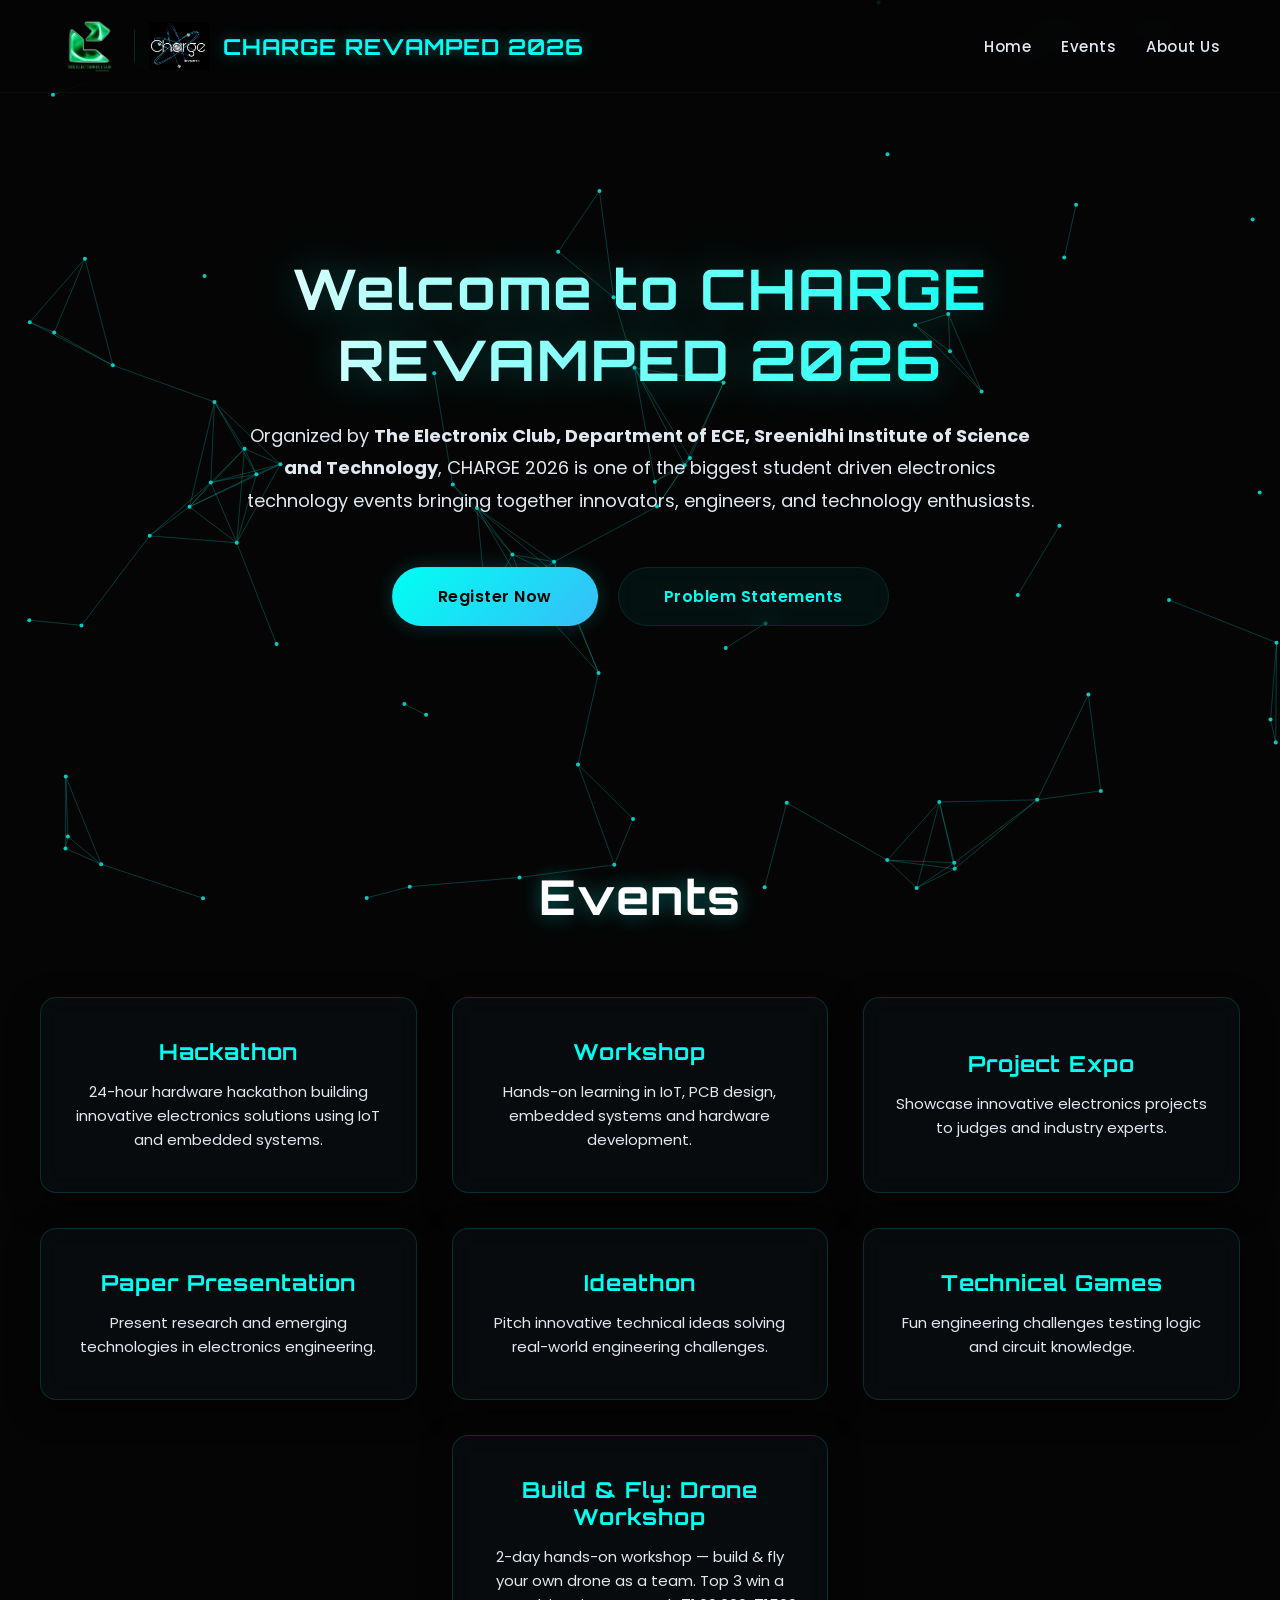
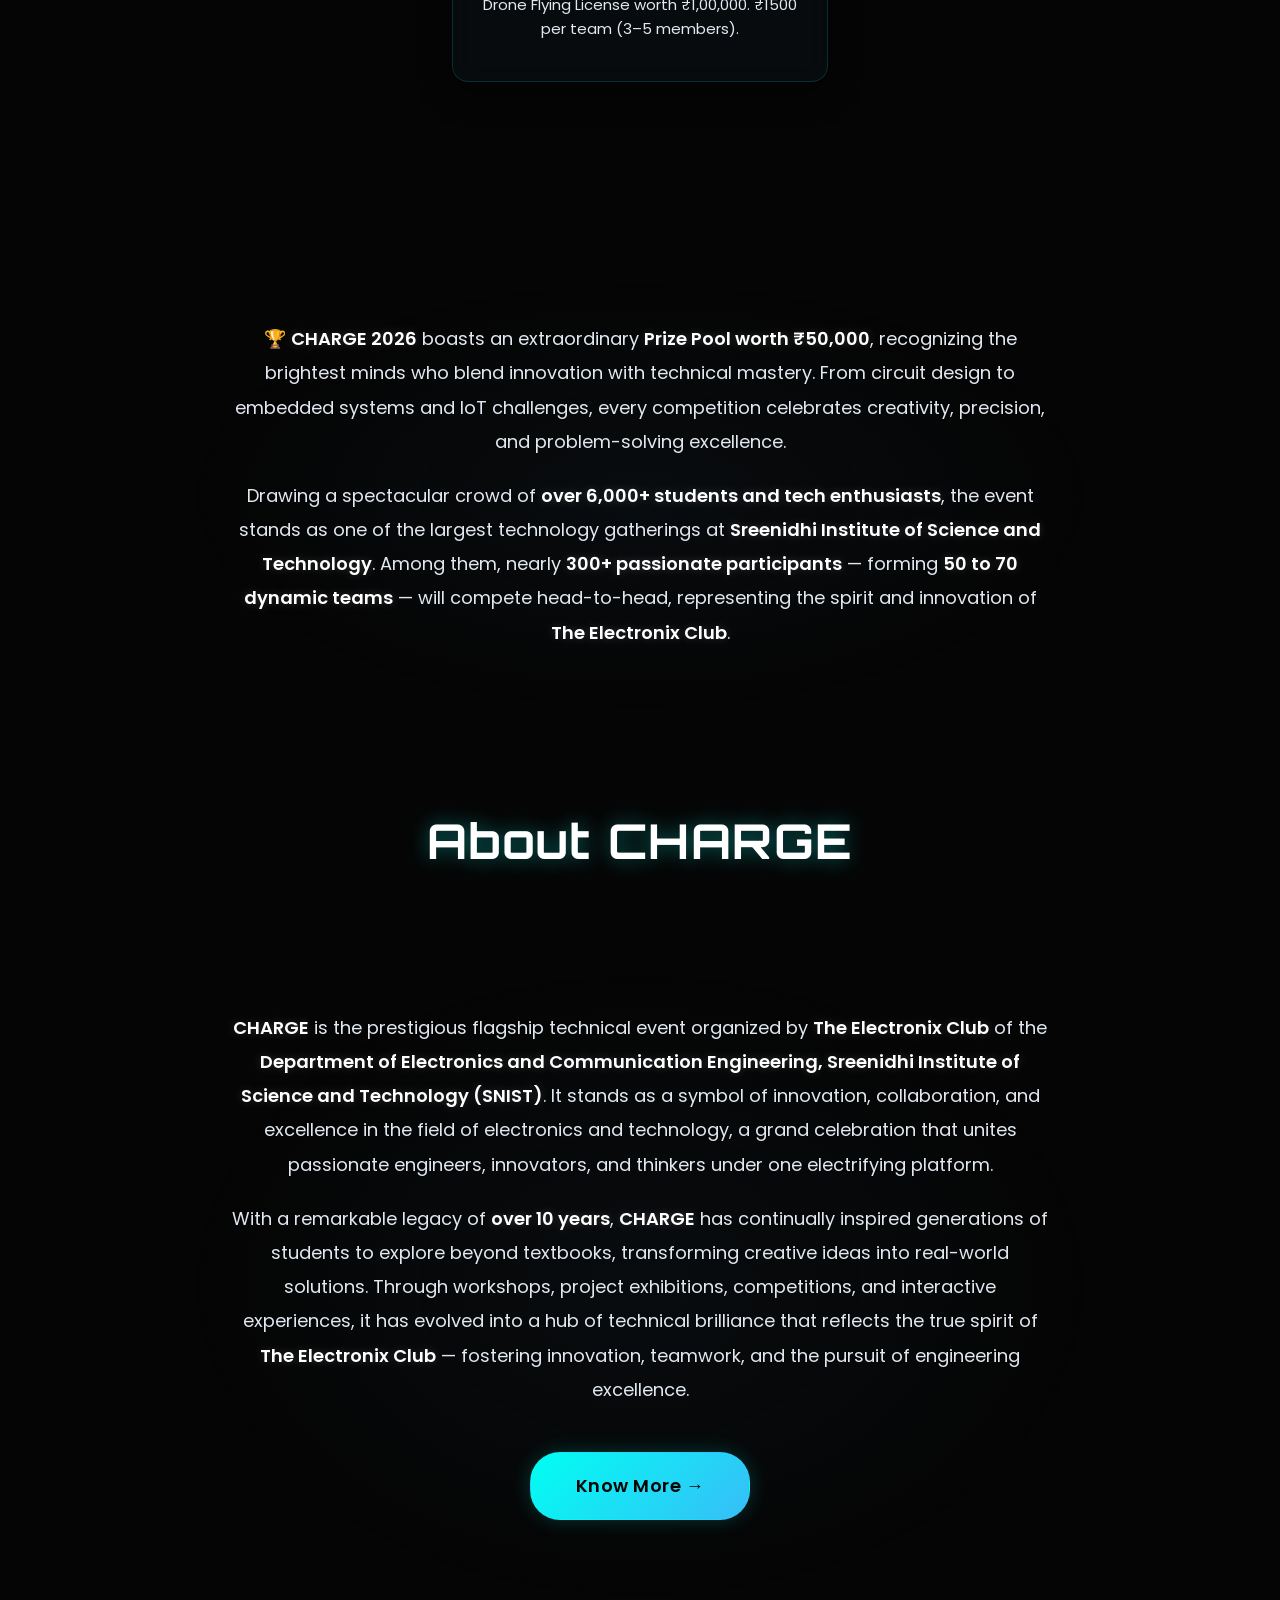
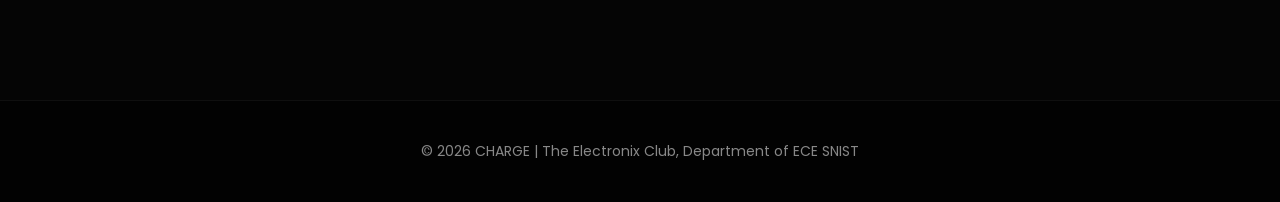
==== index.html @ f3b4c3ec "Update index.html" ====
<!DOCTYPE html>
<html lang="en">

<head>
  <meta charset="UTF-8">
  <meta name="viewport" content="width=device-width, initial-scale=1.0">

  <title>CHARGE REVAMPED 2026</title>

  <link
    href="https://fonts.googleapis.com/css2?family=Orbitron:wght@400;700&family=Poppins:wght@300;400;500&display=swap"
    rel="stylesheet">

  <style>

.logo-img {
  width: 60px;
  height: 60px;
  object-fit: contain;
  border-radius: 8px;
}

  
    :root {
      --cyan: #00fff2;
      --cyan-glow: rgba(0, 255, 242, 0.4);
      --cyan-subtle: rgba(0, 255, 242, 0.1);
      --blue: #38bdf8;
      --bg-dark: #050505;
      --glass-bg: rgba(10, 15, 20, 0.6);
      --glass-border: rgba(0, 255, 242, 0.15);
      --text-muted: #e2e8f0;
      --easing: cubic-bezier(0.25, 1, 0.5, 1);
    }

    * {
      margin: 0;
      padding: 0;
      box-sizing: border-box;
    }

    html {
      scroll-behavior: smooth;
    }

    body {
      background: var(--bg-dark);
      color: white;
      font-family: 'Poppins', sans-serif;
      overflow-x: hidden;
      -webkit-font-smoothing: antialiased;
      -moz-osx-font-smoothing: grayscale;
    }

    /* background canvas */
    canvas {
      position: fixed;
      top: 0;
      left: 0;
      z-index: -1;
      opacity: 0.8;
    }

    /* HEADER */
    header {
      display: flex;
      justify-content: space-between;
      align-items: center;
      padding: 16px 60px;
      background: rgba(5, 5, 5, 0.7);
      backdrop-filter: blur(16px);
      -webkit-backdrop-filter: blur(16px);
      border-bottom: 1px solid rgba(255, 255, 255, 0.03);
      flex-wrap: wrap;
      position: sticky;
      top: 0;
      z-index: 100;
      gap: 16px;
    }

    /* LEFT SIDE: logos + title */
    .header-left {
      display: flex;
      align-items: center;
      gap: 14px;
    }

    /* Logo placeholders */
    .logo-badge {
      width: 44px;
      height: 44px;
      border-radius: 10px;
      border: 1px solid var(--glass-border);
      background: rgba(0, 255, 242, 0.06);
      display: flex;
      flex-direction: column;
      align-items: center;
      justify-content: center;
      gap: 2px;
      flex-shrink: 0;
      transition: border-color 0.3s var(--easing), box-shadow 0.3s var(--easing);
    }

    .logo-badge:hover {
      border-color: rgba(0, 255, 242, 0.45);
      box-shadow: 0 0 14px rgba(0, 255, 242, 0.2);
    }

    .logo-badge .logo-initials {
      font-family: 'Orbitron', sans-serif;
      font-size: 11px;
      font-weight: 700;
      color: var(--cyan);
      letter-spacing: 0.5px;
      line-height: 1;
    }

    .logo-badge .logo-sub {
      font-size: 7px;
      color: rgba(0, 255, 242, 0.5);
      letter-spacing: 0.5px;
      line-height: 1;
      font-weight: 500;
    }

    /* Thin divider between the two logos */
    .logo-divider {
      width: 1px;
      height: 32px;
      background: rgba(0, 255, 242, 0.15);
      flex-shrink: 0;
    }

    header h2 {
      font-family: 'Orbitron', sans-serif;
      color: var(--cyan);
      white-space: nowrap;
      font-size: 22px;
      letter-spacing: 1px;
      text-shadow: 0 0 15px var(--cyan-glow);
    }

    nav {
      display: flex;
      flex-wrap: wrap;
      gap: 30px;
    }

    nav a {
      text-decoration: none;
      color: var(--text-muted);
      font-size: 15px;
      font-weight: 500;
      letter-spacing: 0.5px;
      transition: color 0.3s var(--easing);
      position: relative;
    }

    nav a::after {
      content: '';
      position: absolute;
      width: 0%;
      height: 2px;
      bottom: -6px;
      left: 50%;
      transform: translateX(-50%);
      background: var(--cyan);
      transition: width 0.3s var(--easing);
      box-shadow: 0 0 10px var(--cyan);
    }

    nav a:hover {
      color: #ffffff;
    }

    nav a:hover::after {
      width: 100%;
    }

    /* HERO */
    .hero {
      text-align: center;
      padding: 160px 20px 100px;
      max-width: 900px;
      margin: auto;
      position: relative;
    }

    .hero h1 {
      font-size: 56px;
      font-family: 'Orbitron', sans-serif;
      margin-bottom: 25px;
      background: linear-gradient(to right, #ffffff, var(--cyan));
      -webkit-background-clip: text;
      background-clip: text;
      -webkit-text-fill-color: transparent;
      text-shadow: 0 0 40px rgba(0, 255, 242, 0.3);
      letter-spacing: 2px;
    }

    .hero p {
      line-height: 1.8;
      font-size: 18px;
      color: var(--text-muted);
      margin-bottom: 50px;
      max-width: 800px;
      margin-left: auto;
      margin-right: auto;
    }

    .btn {
      padding: 16px 45px;
      background: linear-gradient(135deg, var(--cyan), var(--blue));
      color: #050505;
      border-radius: 30px;
      font-weight: 600;
      letter-spacing: 0.5px;
      text-decoration: none;
      display: inline-flex;
      align-items: center;
      justify-content: center;
      margin-bottom: 40px;
      transition: all 0.4s var(--easing);
      border: 1px solid transparent;
      box-shadow: 0 0 20px rgba(0, 255, 242, 0.2);
    }

    .btn[href="problem_statements.pdf"] {
      background: rgba(0, 255, 242, 0.05) !important;
      backdrop-filter: blur(10px);
      -webkit-backdrop-filter: blur(10px);
      color: var(--cyan) !important;
      border: 1px solid var(--cyan-subtle) !important;
      box-shadow: none;
    }

    .btn:hover {
      transform: translateY(-3px);
      box-shadow: 0 10px 30px rgba(0, 255, 242, 0.4), 0 0 60px rgba(56, 189, 248, 0.2);
    }

    .btn[href="problem_statements.pdf"]:hover {
      background: rgba(0, 255, 242, 0.1) !important;
      border-color: var(--cyan) !important;
      box-shadow: 0 0 20px var(--cyan-glow) !important;
    }

    /* EVENTS SECTION */
    #events {
      padding: 100px 40px;
      position: relative;
    }

    .section-title {
      text-align: center;
      font-size: 48px;
      font-family: 'Orbitron', sans-serif;
      margin-bottom: 70px;
      color: #ffffff;
      text-shadow: 0 0 20px var(--cyan-glow);
      letter-spacing: 1.5px;
    }

    .event-grid {
      display: grid;
      grid-template-columns: repeat(3, 1fr);
      gap: 35px;
      max-width: 1200px;
      margin: auto;
    }

    .event-card:last-child:nth-child(3n+1) {
      grid-column: 2/3;
    }

    .event-card {
      background: var(--glass-bg);
      backdrop-filter: blur(12px);
      -webkit-backdrop-filter: blur(12px);
      border: 1px solid var(--glass-border);
      border-radius: 16px;
      padding: 40px 30px;
      text-align: center;
      position: relative;
      cursor: pointer;
      transition: all 0.5s var(--easing);
      box-shadow: 0 10px 30px rgba(0, 0, 0, 0.5);
      text-decoration: none;
      color: white;
      display: flex;
      flex-direction: column;
      justify-content: center;
      overflow: hidden;
    }

    .event-card::before {
      content: "";
      position: absolute;
      top: 0;
      left: 0;
      width: 100%;
      height: 100%;
      background: radial-gradient(circle at center, rgba(0, 255, 242, 0.1) 0%, transparent 70%);
      opacity: 0;
      transition: opacity 0.5s var(--easing);
      z-index: 0;
      pointer-events: none;
    }

    .event-card:hover {
      transform: translateY(-8px) scale(1.02);
      box-shadow: 0 20px 40px rgba(0, 0, 0, 0.6), 0 0 40px rgba(0, 255, 242, 0.15);
      border-color: rgba(0, 255, 242, 0.4);
    }

    .event-card:hover::before {
      opacity: 1;
    }

    .event-card h3 {
      font-family: 'Orbitron', sans-serif;
      font-size: 22px;
      margin-bottom: 15px;
      color: var(--cyan);
      position: relative;
      z-index: 1;
      letter-spacing: 1px;
    }

    .event-preview {
      font-size: 15px;
      line-height: 1.6;
      color: var(--text-muted);
      position: relative;
      z-index: 1;
    }

    .new-badge {
      display: inline-block;
      background: rgba(0, 255, 242, 0.1);
      border: 1px solid rgba(0, 255, 242, 0.3);
      color: var(--cyan);
      font-size: 12px;
      padding: 4px 12px;
      border-radius: 30px;
      margin-bottom: 15px;
      letter-spacing: 1.5px;
      font-weight: 600;
      text-transform: uppercase;
      box-shadow: 0 0 15px rgba(0, 255, 242, 0.1);
    }

    .info {
      text-align: center;
      max-width: 900px;
      margin: 100px auto;
      font-size: 18px;
      line-height: 1.9;
      color: var(--text-muted);
      background: radial-gradient(ellipse at center, rgba(15, 23, 30, 0.4) 0%, transparent 70%);
      padding: 40px;
      border-radius: 20px;
    }

    .info strong {
      color: #ffffff;
      font-weight: 600;
      text-shadow: 0 0 10px rgba(255, 255, 255, 0.2);
    }

    .info p {
      margin-bottom: 20px;
    }

    footer {
      text-align: center;
      padding: 40px 20px;
      border-top: 1px solid rgba(255, 255, 255, 0.05);
      margin-top: 60px;
      color: #888;
      font-size: 14px;
      background: rgba(0, 0, 0, 0.5);
    }

    /* RESPONSIVE */
    @media(max-width:1024px) {
      .event-grid {
        gap: 25px;
        padding: 0 20px;
      }

      .event-card {
        padding: 30px 20px;
      }
    }

    @media(max-width:900px) {
      .event-grid {
        grid-template-columns: repeat(2, 1fr);
      }

      .event-card:last-child:nth-child(3n+1) {
        grid-column: auto;
      }

      .hero h1 {
        font-size: 42px;
      }
    }

    @media(max-width:600px) {
      header {
        padding: 12px 16px;
      }

      header h2 {
        font-size: 17px;
      }

      .logo-badge {
        width: 38px;
        height: 38px;
      }

      .logo-badge .logo-initials {
        font-size: 9px;
      }

      nav {
        display: none;
      }

      .event-grid {
        grid-template-columns: 1fr;
        gap: 20px;
      }

      .hero {
        padding: 100px 20px 60px;
      }

      .hero h1 {
        font-size: 36px;
      }

      .hero p {
        font-size: 16px;
      }

      .btn {
        width: 100%;
      }

      .section-title {
        font-size: 36px;
      }
    }
  </style>
</head>

<body>
  <canvas id="bg"></canvas>

  <header>
    <!-- LEFT: two logos + site title -->
    <div class="header-left">
      <!-- Logo 1: SNIST -->
      <img src="TEC_logo-removebg-preview.png" class="logo-img">

      <!-- Thin divider -->
      <div class="logo-divider"></div>

      <!-- Logo 2: Electronix Club -->
     <img src="charge revamped logo.jpg.jpeg" class="logo-img">

      <!-- Title -->
      <h2>CHARGE REVAMPED 2026</h2>
    </div>

    <nav>
      <a href="#home">Home</a>
      <a href="#events">Events</a>
      <a href="about.html">About Us</a>
    </nav>
  </header>

  <!-- HERO -->
  <section id="home" class="hero">
    <h1>Welcome to CHARGE REVAMPED 2026</h1>
    <p>
      Organized by <strong>The Electronix Club, Department of ECE, Sreenidhi Institute of Science and
        Technology</strong>,
      CHARGE 2026 is one of the biggest student driven electronics technology events bringing together innovators,
      engineers, and technology enthusiasts.
    </p>
    <div style="display: flex; gap: 20px; justify-content: center; flex-wrap: wrap; margin-bottom: 40px;">
      <a href="register.html" class="btn" style="margin-bottom: 0;">Register Now</a>
      <a href="problem_statements.pdf" target="_blank" class="btn"
        style="margin-bottom: 0; background: transparent; color: #00fff2; border: 2px solid #00fff2;">Problem
        Statements</a>
    </div>
  </section>

  <!-- EVENTS -->
  <section id="events">
    <h2 class="section-title">Events</h2>
    <div class="event-grid">
      <a href="hackathon.html" class="event-card">
        <h3>Hackathon</h3>
        <div class="event-preview">24-hour hardware hackathon building innovative electronics solutions using IoT and
          embedded systems.</div>
      </a>
      <a href="workshop.html" class="event-card">
        <h3>Workshop</h3>
        <div class="event-preview">Hands-on learning in IoT, PCB design, embedded systems and hardware development.
        </div>
      </a>
      <a href="expo.html" class="event-card">
        <h3>Project Expo</h3>
        <div class="event-preview">Showcase innovative electronics projects to judges and industry experts.</div>
      </a>
      <a href="paper.html" class="event-card">
        <h3>Paper Presentation</h3>
        <div class="event-preview">Present research and emerging technologies in electronics engineering.</div>
      </a>
      <a href="ideathon.html" class="event-card">
        <h3>Ideathon</h3>
        <div class="event-preview">Pitch innovative technical ideas solving real-world engineering challenges.</div>
      </a>
      <a href="technical-games.html" class="event-card">
        <h3>Technical Games</h3>
        <div class="event-preview">Fun engineering challenges testing logic and circuit knowledge.</div>
      </a>
      <a href="drone-workshop.html" class="event-card">
        <h3>Build & Fly: Drone Workshop</h3>
        <div class="event-preview">2-day hands-on workshop — build & fly your own drone as a team. Top 3 win a Drone
          Flying License worth ₹1,00,000. ₹1500 per team (3–5 members).</div>
      </a>
    </div>
  </section>

  <!-- INFO -->
  <section class="info">
    <p>
      🏆 <strong>CHARGE 2026</strong> boasts an extraordinary <strong>Prize Pool worth ₹50,000</strong>, recognizing the
      brightest minds who blend innovation with technical mastery. From circuit design to embedded systems and IoT
      challenges, every competition celebrates creativity, precision, and problem-solving excellence.
    </p>
    <p>
      Drawing a spectacular crowd of <strong>over 6,000+ students and tech enthusiasts</strong>, the event stands as one
      of the largest technology gatherings at <strong>Sreenidhi Institute of Science and Technology</strong>. Among
      them, nearly <strong>300+ passionate participants</strong> — forming <strong>50 to 70 dynamic teams</strong> —
      will compete head-to-head, representing the spirit and innovation of <strong>The Electronix Club</strong>.
    </p>
  </section>

  <!-- ABOUT -->
  <section id="about">
    <h2 class="section-title">About CHARGE</h2>
    <div class="info">
      <p><strong>CHARGE</strong> is the prestigious flagship technical event organized by <strong>The Electronix
          Club</strong> of the <strong>Department of Electronics and Communication Engineering, Sreenidhi Institute of
          Science and Technology (SNIST)</strong>. It stands as a symbol of innovation, collaboration, and excellence in
        the field of electronics and technology, a grand celebration that unites passionate engineers, innovators, and
        thinkers under one electrifying platform.</p>
      <p>With a remarkable legacy of <strong>over 10 years</strong>, <strong>CHARGE</strong> has continually inspired
        generations of students to explore beyond textbooks, transforming creative ideas into real-world solutions.
        Through workshops, project exhibitions, competitions, and interactive experiences, it has evolved into a hub of
        technical brilliance that reflects the true spirit of <strong>The Electronix Club</strong> — fostering
        innovation, teamwork, and the pursuit of engineering excellence.</p>
      <a href="about.html" class="btn" style="margin-top:25px;">Know More →</a>
    </div>
  </section>

  <footer>
    © 2026 CHARGE | The Electronix Club, Department of ECE SNIST
  </footer>

  <script>
    /* PARTICLE BACKGROUND */
    const canvas = document.getElementById("bg")
    const ctx = canvas.getContext("2d")
    canvas.width = window.innerWidth
    canvas.height = window.innerHeight
    let particles = []
    let particleCount = window.innerWidth < 600 ? 30 : window.innerWidth < 1024 ? 50 : 80
    for (let i = 0; i < particleCount; i++) { particles.push({ x: Math.random() * canvas.width, y: Math.random() * canvas.height, vx: (Math.random() - 0.5) * 0.5, vy: (Math.random() - 0.5) * 0.5 }) }
    function animate() {
      ctx.clearRect(0, 0, canvas.width, canvas.height)
      particles.forEach(p => {
        p.x += p.vx; p.y += p.vy
        if (p.x < 0 || p.x > canvas.width) p.vx *= -1
        if (p.y < 0 || p.y > canvas.height) p.vy *= -1
        ctx.beginPath()
        ctx.arc(p.x, p.y, 2, 0, Math.PI * 2)
        ctx.fillStyle = "#00fff2"
        ctx.fill()
        particles.forEach(p2 => {
          let dist = Math.hypot(p.x - p2.x, p.y - p2.y)
          if (dist < 120) {
            ctx.beginPath()
            ctx.moveTo(p.x, p.y)
            ctx.lineTo(p2.x, p2.y)
            ctx.strokeStyle = "rgba(0,255,242,0.15)"
            ctx.stroke()
          }
        })
      })
      requestAnimationFrame(animate)
    }
    animate()

    if (window.history && window.history.replaceState) {
      window.history.replaceState(null, null, window.location.href);
    }
  </script>
</body>

</html>
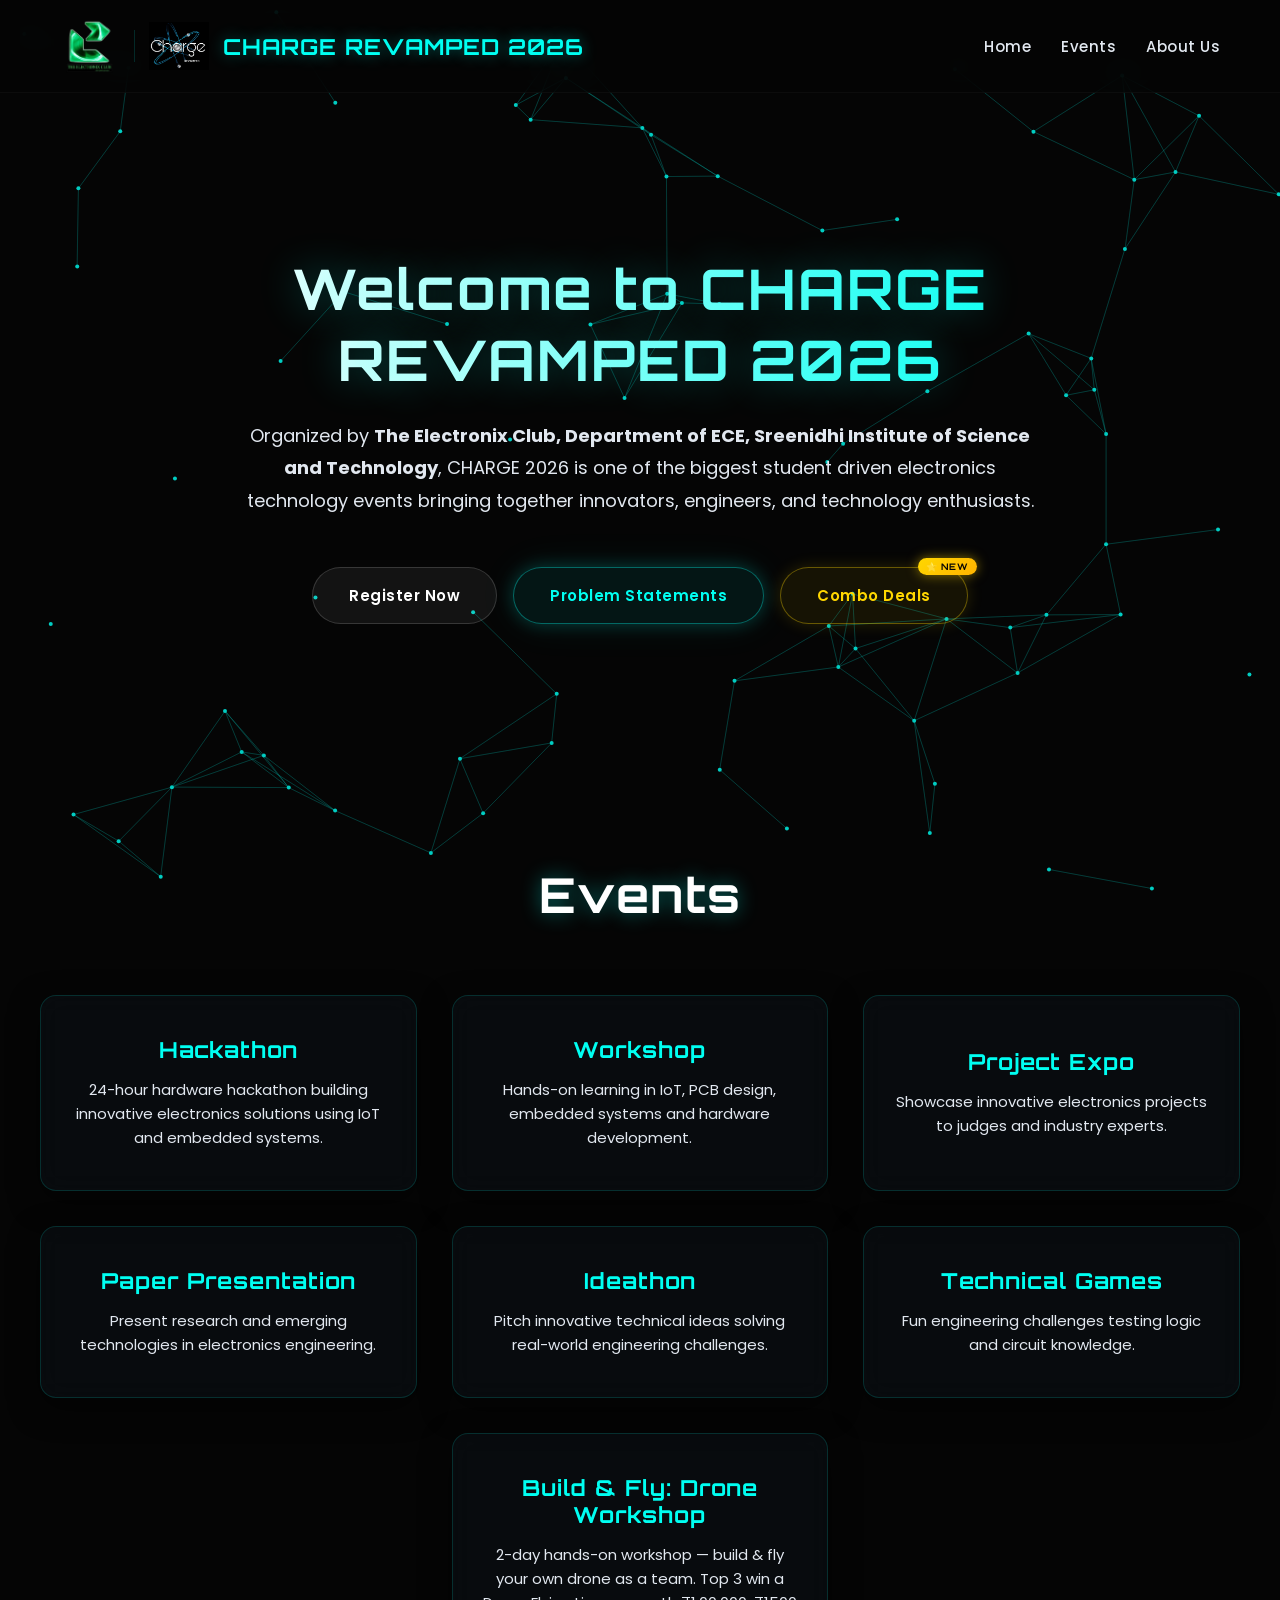
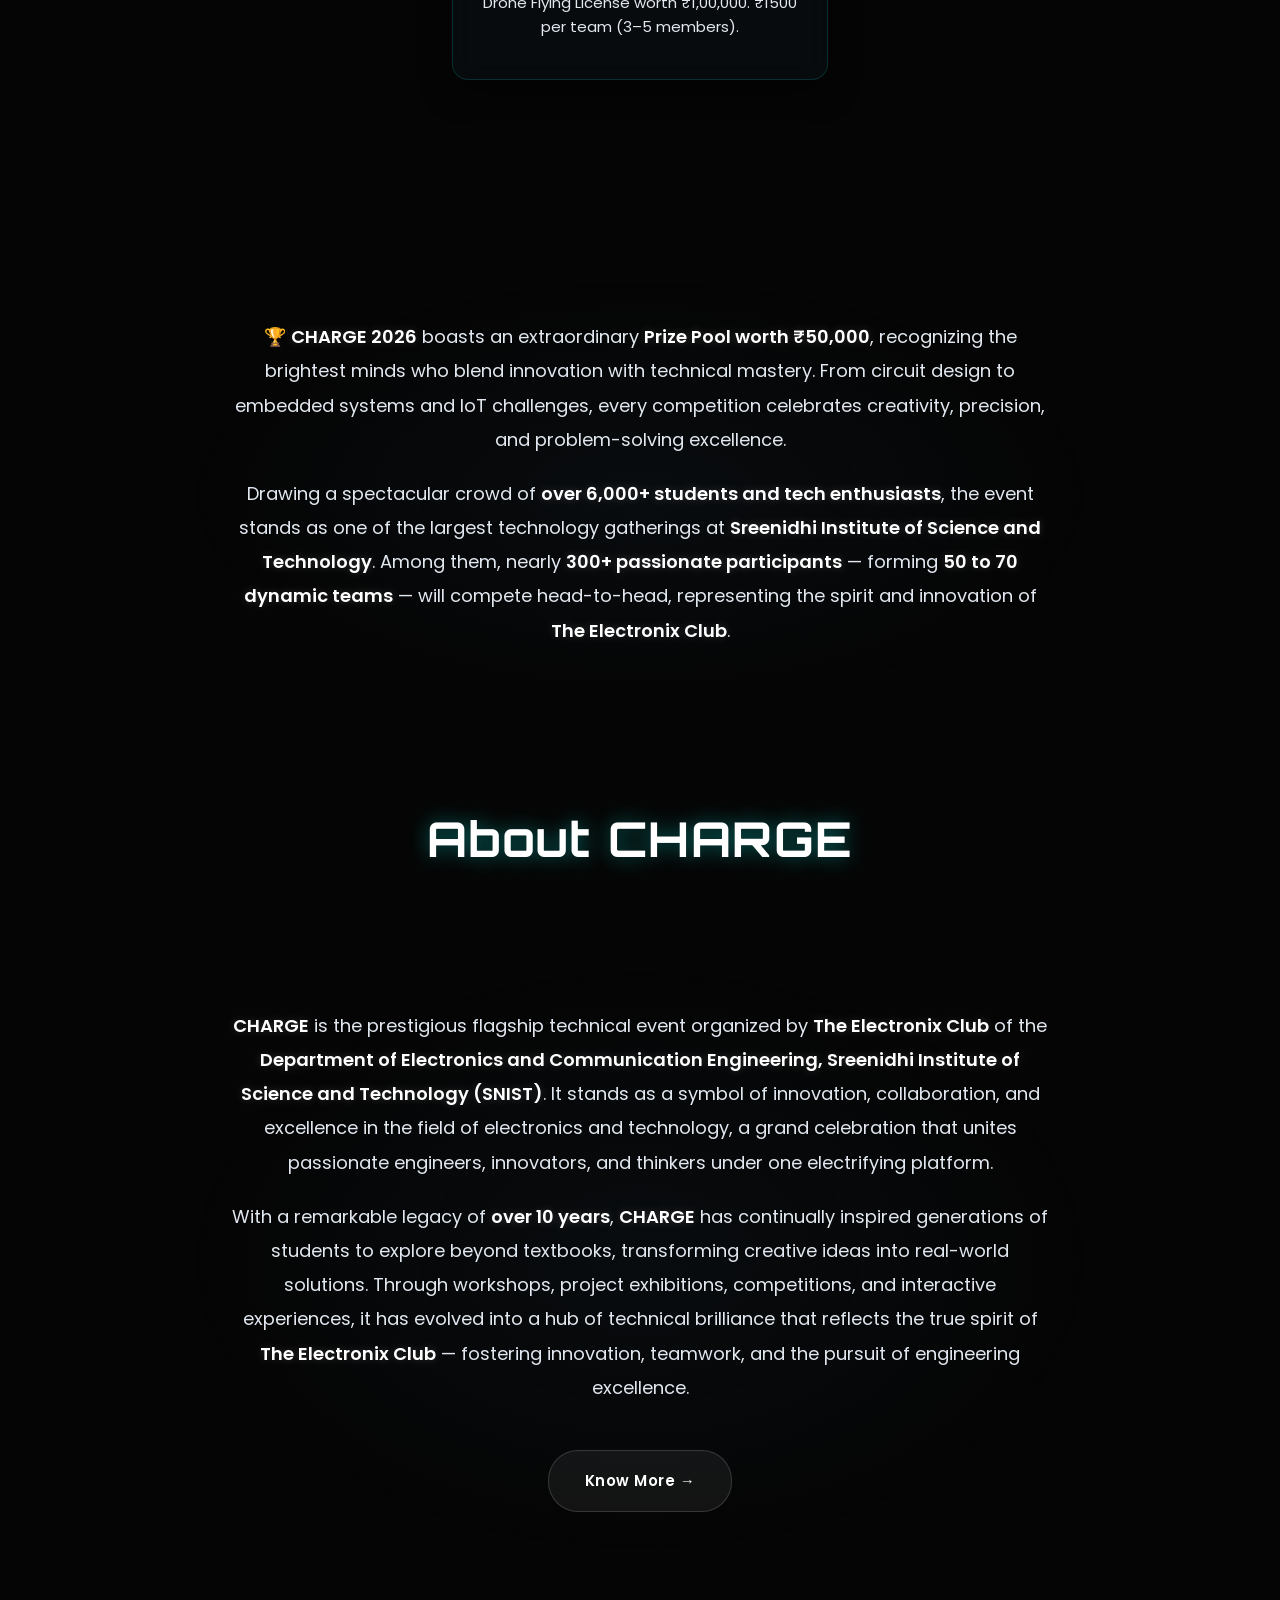
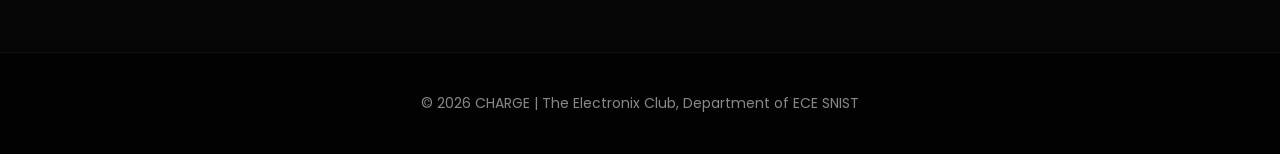
==== commit 00062ef9: "Add files via upload" ====
--- a/index.html
+++ b/index.html
@@ -52,7 +52,6 @@
       -moz-osx-font-smoothing: grayscale;
     }
 
-    /* background canvas */
     canvas {
       position: fixed;
       top: 0;
@@ -78,14 +77,12 @@
       gap: 16px;
     }
 
-    /* LEFT SIDE: logos + title */
     .header-left {
       display: flex;
       align-items: center;
       gap: 14px;
     }
 
-    /* Logo placeholders */
     .logo-badge {
       width: 44px;
       height: 44px;
@@ -123,7 +120,6 @@
       font-weight: 500;
     }
 
-    /* Thin divider between the two logos */
     .logo-divider {
       width: 1px;
       height: 32px;
@@ -169,13 +165,8 @@
       box-shadow: 0 0 10px var(--cyan);
     }
 
-    nav a:hover {
-      color: #ffffff;
-    }
-
-    nav a:hover::after {
-      width: 100%;
-    }
+    nav a:hover { color: #ffffff; }
+    nav a:hover::after { width: 100%; }
 
     /* HERO */
     .hero {
@@ -208,10 +199,18 @@
       margin-right: auto;
     }
 
+    /* BUTTON ROW */
+    .btn-row {
+      display: flex;
+      gap: 16px;
+      justify-content: center;
+      flex-wrap: wrap;
+      margin-bottom: 40px;
+    }
+
+    /* BASE BUTTON */
     .btn {
-      padding: 16px 45px;
-      background: linear-gradient(135deg, var(--cyan), var(--blue));
-      color: #050505;
+      padding: 16px 36px;
       border-radius: 30px;
       font-weight: 600;
       letter-spacing: 0.5px;
@@ -219,30 +218,85 @@
       display: inline-flex;
       align-items: center;
       justify-content: center;
-      margin-bottom: 40px;
+      gap: 8px;
       transition: all 0.4s var(--easing);
-      border: 1px solid transparent;
-      box-shadow: 0 0 20px rgba(0, 255, 242, 0.2);
-    }
-
-    .btn[href="problem_statements.pdf"] {
-      background: rgba(0, 255, 242, 0.05) !important;
-      backdrop-filter: blur(10px);
-      -webkit-backdrop-filter: blur(10px);
-      color: var(--cyan) !important;
-      border: 1px solid var(--cyan-subtle) !important;
+      font-family: 'Poppins', sans-serif;
+      font-size: 15px;
+      position: relative;
+      white-space: nowrap;
+    }
+
+    /* Register Now — flat, no glow */
+    .btn-register {
+      background: rgba(255, 255, 255, 0.06);
+      color: #ffffff;
+      border: 1px solid rgba(255, 255, 255, 0.15);
       box-shadow: none;
     }
 
-    .btn:hover {
+    .btn-register:hover {
+      background: rgba(255, 255, 255, 0.1);
+      border-color: rgba(255, 255, 255, 0.3);
+      transform: translateY(-2px);
+    }
+
+    /* Problem Statements — glowing cyan */
+    .btn-problem {
+      background: rgba(0, 255, 242, 0.07);
+      color: var(--cyan);
+      border: 1px solid rgba(0, 255, 242, 0.35);
+      box-shadow: 0 0 18px rgba(0, 255, 242, 0.2), 0 0 40px rgba(0, 255, 242, 0.08);
+      animation: pulse-cyan 2.8s ease-in-out infinite;
+    }
+
+    @keyframes pulse-cyan {
+      0%, 100% { box-shadow: 0 0 18px rgba(0,255,242,0.2), 0 0 40px rgba(0,255,242,0.08); }
+      50%       { box-shadow: 0 0 30px rgba(0,255,242,0.45), 0 0 70px rgba(0,255,242,0.18); }
+    }
+
+    .btn-problem:hover {
+      background: rgba(0, 255, 242, 0.14);
+      border-color: var(--cyan);
       transform: translateY(-3px);
-      box-shadow: 0 10px 30px rgba(0, 255, 242, 0.4), 0 0 60px rgba(56, 189, 248, 0.2);
-    }
-
-    .btn[href="problem_statements.pdf"]:hover {
-      background: rgba(0, 255, 242, 0.1) !important;
-      border-color: var(--cyan) !important;
-      box-shadow: 0 0 20px var(--cyan-glow) !important;
+      box-shadow: 0 0 40px rgba(0,255,242,0.5), 0 0 80px rgba(0,255,242,0.2);
+    }
+
+    /* Combos — gold with star badge */
+    .btn-combos {
+      background: rgba(255, 215, 0, 0.07);
+      color: #ffd700;
+      border: 1px solid rgba(255, 215, 0, 0.35);
+      box-shadow: 0 0 16px rgba(255,215,0,0.15);
+    }
+
+    .btn-combos:hover {
+      background: rgba(255, 215, 0, 0.14);
+      border-color: #ffd700;
+      transform: translateY(-3px);
+      box-shadow: 0 0 35px rgba(255,215,0,0.4), 0 0 70px rgba(255,215,0,0.15);
+    }
+
+    /* NEW star badge on combos button */
+    .star-badge {
+      position: absolute;
+      top: -10px;
+      right: -10px;
+      background: linear-gradient(135deg, #ffd700, #ffb300);
+      color: #050505;
+      font-size: 9px;
+      font-family: 'Orbitron', sans-serif;
+      font-weight: 700;
+      letter-spacing: 0.8px;
+      padding: 3px 8px;
+      border-radius: 20px;
+      box-shadow: 0 0 12px rgba(255,215,0,0.5);
+      animation: badge-pop 2s ease-in-out infinite;
+      white-space: nowrap;
+    }
+
+    @keyframes badge-pop {
+      0%, 100% { transform: scale(1);   box-shadow: 0 0 12px rgba(255,215,0,0.5); }
+      50%       { transform: scale(1.1); box-shadow: 0 0 22px rgba(255,215,0,0.8); }
     }
 
     /* EVENTS SECTION */
@@ -296,10 +350,8 @@
     .event-card::before {
       content: "";
       position: absolute;
-      top: 0;
-      left: 0;
-      width: 100%;
-      height: 100%;
+      top: 0; left: 0;
+      width: 100%; height: 100%;
       background: radial-gradient(circle at center, rgba(0, 255, 242, 0.1) 0%, transparent 70%);
       opacity: 0;
       transition: opacity 0.5s var(--easing);
@@ -313,9 +365,7 @@
       border-color: rgba(0, 255, 242, 0.4);
     }
 
-    .event-card:hover::before {
-      opacity: 1;
-    }
+    .event-card:hover::before { opacity: 1; }
 
     .event-card h3 {
       font-family: 'Orbitron', sans-serif;
@@ -368,9 +418,7 @@
       text-shadow: 0 0 10px rgba(255, 255, 255, 0.2);
     }
 
-    .info p {
-      margin-bottom: 20px;
-    }
+    .info p { margin-bottom: 20px; }
 
     footer {
       text-align: center;
@@ -384,76 +432,28 @@
 
     /* RESPONSIVE */
     @media(max-width:1024px) {
-      .event-grid {
-        gap: 25px;
-        padding: 0 20px;
-      }
-
-      .event-card {
-        padding: 30px 20px;
-      }
+      .event-grid { gap: 25px; padding: 0 20px; }
+      .event-card { padding: 30px 20px; }
     }
 
     @media(max-width:900px) {
-      .event-grid {
-        grid-template-columns: repeat(2, 1fr);
-      }
-
-      .event-card:last-child:nth-child(3n+1) {
-        grid-column: auto;
-      }
-
-      .hero h1 {
-        font-size: 42px;
-      }
+      .event-grid { grid-template-columns: repeat(2, 1fr); }
+      .event-card:last-child:nth-child(3n+1) { grid-column: auto; }
+      .hero h1 { font-size: 42px; }
     }
 
     @media(max-width:600px) {
-      header {
-        padding: 12px 16px;
-      }
-
-      header h2 {
-        font-size: 17px;
-      }
-
-      .logo-badge {
-        width: 38px;
-        height: 38px;
-      }
-
-      .logo-badge .logo-initials {
-        font-size: 9px;
-      }
-
-      nav {
-        display: none;
-      }
-
-      .event-grid {
-        grid-template-columns: 1fr;
-        gap: 20px;
-      }
-
-      .hero {
-        padding: 100px 20px 60px;
-      }
-
-      .hero h1 {
-        font-size: 36px;
-      }
-
-      .hero p {
-        font-size: 16px;
-      }
-
-      .btn {
-        width: 100%;
-      }
-
-      .section-title {
-        font-size: 36px;
-      }
+      header { padding: 12px 16px; }
+      header h2 { font-size: 17px; }
+      .logo-badge { width: 38px; height: 38px; }
+      .logo-badge .logo-initials { font-size: 9px; }
+      nav { display: none; }
+      .event-grid { grid-template-columns: 1fr; gap: 20px; }
+      .hero { padding: 100px 20px 60px; }
+      .hero h1 { font-size: 36px; }
+      .hero p { font-size: 16px; }
+      .btn { width: 100%; }
+      .section-title { font-size: 36px; }
     }
   </style>
 </head>
@@ -462,18 +462,10 @@
   <canvas id="bg"></canvas>
 
   <header>
-    <!-- LEFT: two logos + site title -->
     <div class="header-left">
-      <!-- Logo 1: SNIST -->
       <img src="TEC_logo-removebg-preview.png" class="logo-img">
-
-      <!-- Thin divider -->
       <div class="logo-divider"></div>
-
-      <!-- Logo 2: Electronix Club -->
-     <img src="charge revamped logo.jpg.jpeg" class="logo-img">
-
-      <!-- Title -->
+      <img src="charge revamped logo.jpg.jpeg" class="logo-img">
       <h2>CHARGE REVAMPED 2026</h2>
     </div>
 
@@ -493,11 +485,19 @@
       CHARGE 2026 is one of the biggest student driven electronics technology events bringing together innovators,
       engineers, and technology enthusiasts.
     </p>
-    <div style="display: flex; gap: 20px; justify-content: center; flex-wrap: wrap; margin-bottom: 40px;">
-      <a href="register.html" class="btn" style="margin-bottom: 0;">Register Now</a>
-      <a href="problem_statements.pdf" target="_blank" class="btn"
-        style="margin-bottom: 0; background: transparent; color: #00fff2; border: 2px solid #00fff2;">Problem
-        Statements</a>
+
+    <div class="btn-row">
+      <!-- Register Now — flat, no glow -->
+      <a href="register.html" class="btn btn-register">Register Now</a>
+
+      <!-- Problem Statements — glowing cyan -->
+      <a href="problem_statements.pdf" target="_blank" class="btn btn-problem">Problem Statements</a>
+
+      <!-- Combo Deals — gold with ★ NEW badge -->
+      <a href="combos.html" class="btn btn-combos">
+        <span class="star-badge">⭐ NEW</span>
+        Combo Deals
+      </a>
     </div>
   </section>
 
@@ -512,8 +512,7 @@
       </a>
       <a href="workshop.html" class="event-card">
         <h3>Workshop</h3>
-        <div class="event-preview">Hands-on learning in IoT, PCB design, embedded systems and hardware development.
-        </div>
+        <div class="event-preview">Hands-on learning in IoT, PCB design, embedded systems and hardware development.</div>
       </a>
       <a href="expo.html" class="event-card">
         <h3>Project Expo</h3>
@@ -568,7 +567,7 @@
         Through workshops, project exhibitions, competitions, and interactive experiences, it has evolved into a hub of
         technical brilliance that reflects the true spirit of <strong>The Electronix Club</strong> — fostering
         innovation, teamwork, and the pursuit of engineering excellence.</p>
-      <a href="about.html" class="btn" style="margin-top:25px;">Know More →</a>
+      <a href="about.html" class="btn btn-register" style="margin-top:25px;">Know More →</a>
     </div>
   </section>
 
@@ -577,14 +576,15 @@
   </footer>
 
   <script>
-    /* PARTICLE BACKGROUND */
     const canvas = document.getElementById("bg")
     const ctx = canvas.getContext("2d")
     canvas.width = window.innerWidth
     canvas.height = window.innerHeight
     let particles = []
     let particleCount = window.innerWidth < 600 ? 30 : window.innerWidth < 1024 ? 50 : 80
-    for (let i = 0; i < particleCount; i++) { particles.push({ x: Math.random() * canvas.width, y: Math.random() * canvas.height, vx: (Math.random() - 0.5) * 0.5, vy: (Math.random() - 0.5) * 0.5 }) }
+    for (let i = 0; i < particleCount; i++) {
+      particles.push({ x: Math.random() * canvas.width, y: Math.random() * canvas.height, vx: (Math.random() - 0.5) * 0.5, vy: (Math.random() - 0.5) * 0.5 })
+    }
     function animate() {
       ctx.clearRect(0, 0, canvas.width, canvas.height)
       particles.forEach(p => {
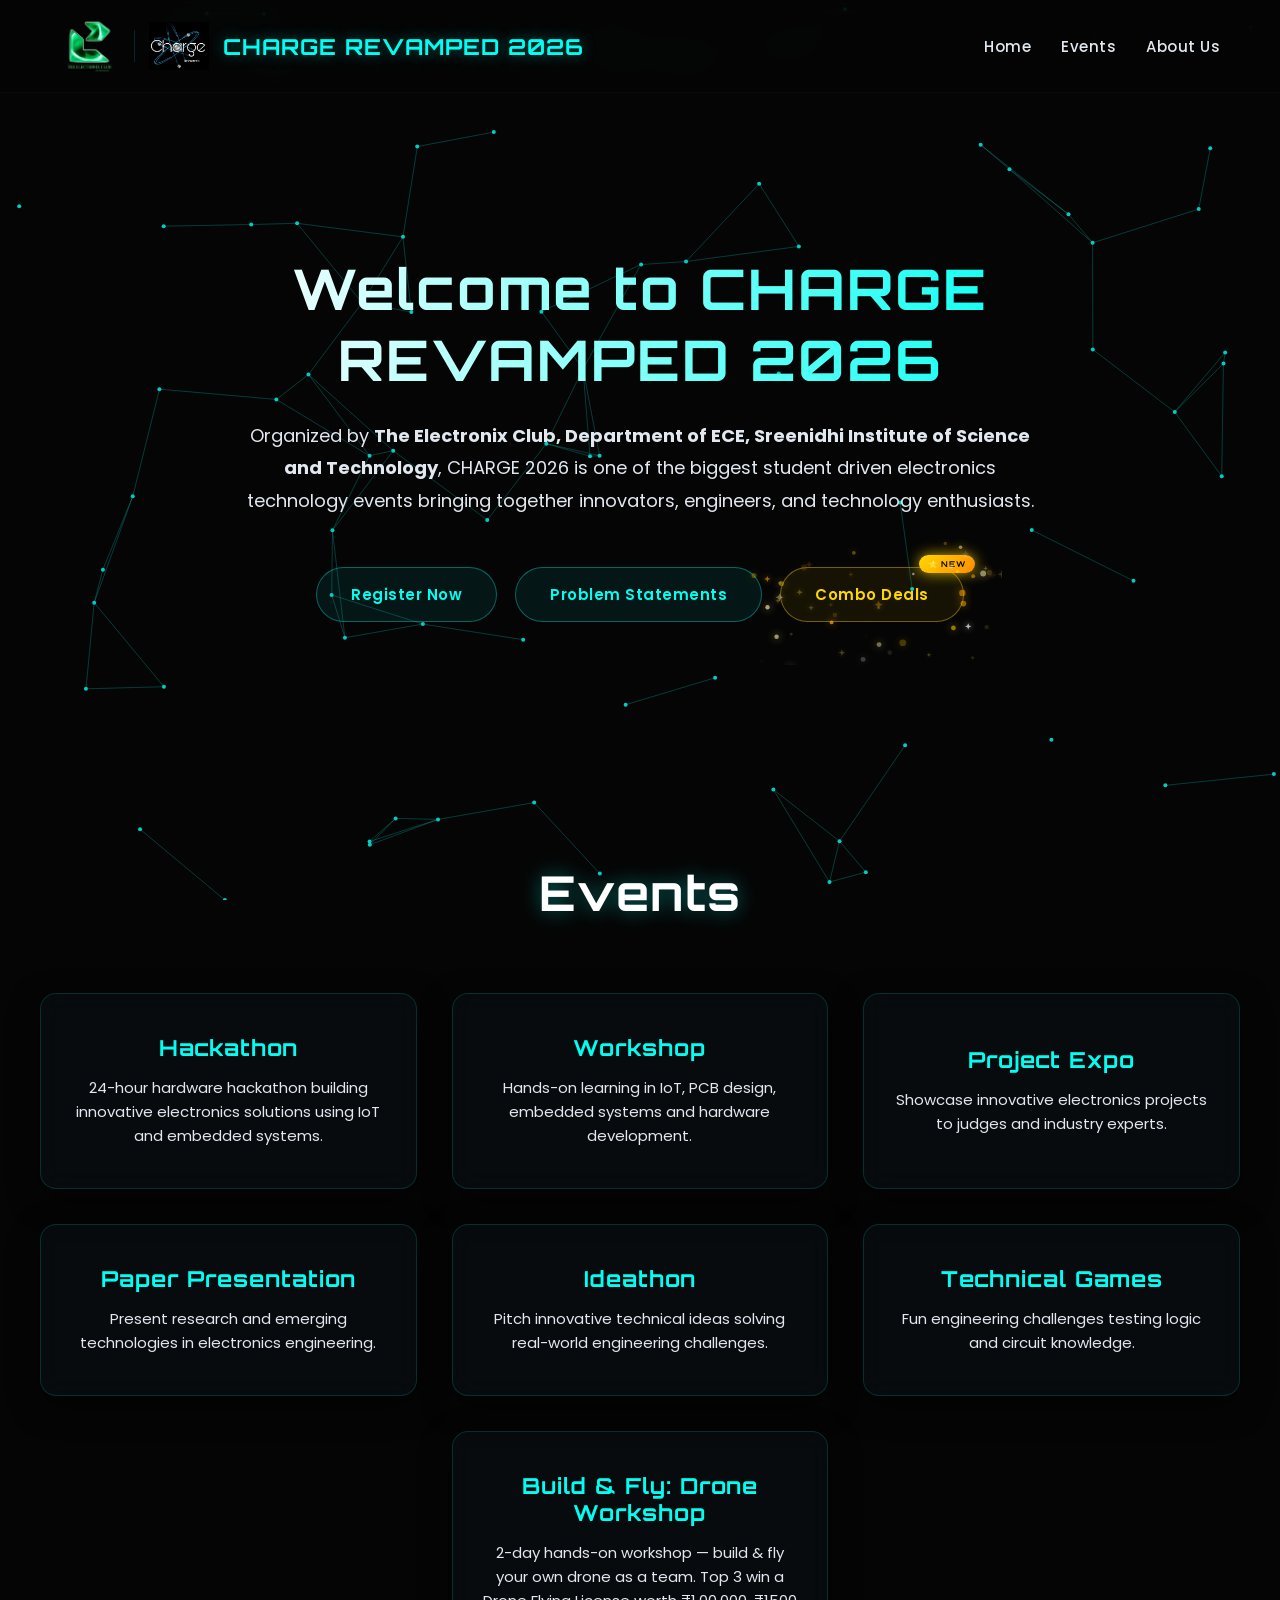
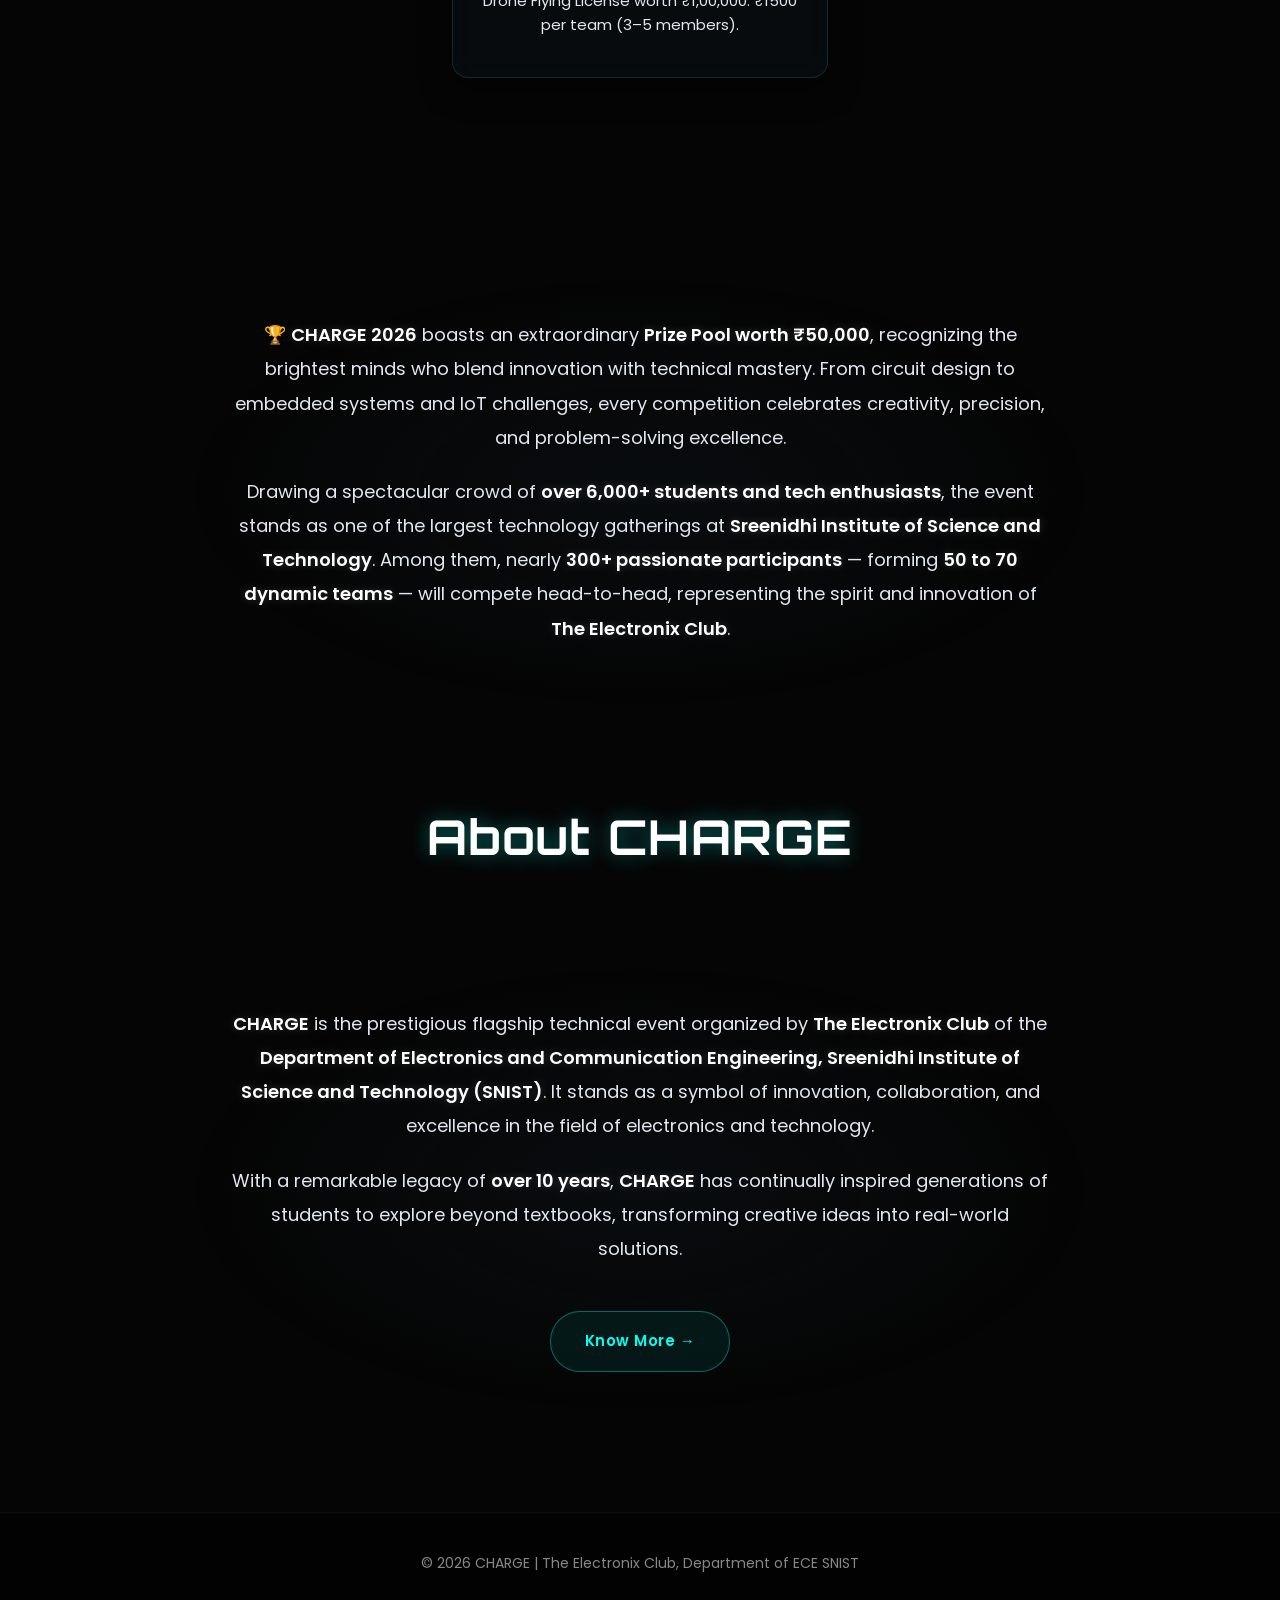
==== commit d733aa25: "Add files via upload" ====
--- a/index.html
+++ b/index.html
@@ -4,28 +4,19 @@
 <head>
   <meta charset="UTF-8">
   <meta name="viewport" content="width=device-width, initial-scale=1.0">
-
   <title>CHARGE REVAMPED 2026</title>
-
-  <link
-    href="https://fonts.googleapis.com/css2?family=Orbitron:wght@400;700&family=Poppins:wght@300;400;500&display=swap"
-    rel="stylesheet">
+  <link href="https://fonts.googleapis.com/css2?family=Orbitron:wght@400;700&family=Poppins:wght@300;400;500&display=swap" rel="stylesheet">
 
   <style>
-
-.logo-img {
-  width: 60px;
-  height: 60px;
-  object-fit: contain;
-  border-radius: 8px;
-}
-
-  
+    .logo-img { width: 60px; height: 60px; object-fit: contain; border-radius: 8px; }
+
     :root {
       --cyan: #00fff2;
       --cyan-glow: rgba(0, 255, 242, 0.4);
       --cyan-subtle: rgba(0, 255, 242, 0.1);
       --blue: #38bdf8;
+      --gold: #ffd700;
+      --gold-glow: rgba(255, 215, 0, 0.45);
       --bg-dark: #050505;
       --glass-bg: rgba(10, 15, 20, 0.6);
       --glass-border: rgba(0, 255, 242, 0.15);
@@ -33,15 +24,8 @@
       --easing: cubic-bezier(0.25, 1, 0.5, 1);
     }
 
-    * {
-      margin: 0;
-      padding: 0;
-      box-sizing: border-box;
-    }
-
-    html {
-      scroll-behavior: smooth;
-    }
+    * { margin: 0; padding: 0; box-sizing: border-box; }
+    html { scroll-behavior: smooth; }
 
     body {
       background: var(--bg-dark);
@@ -49,83 +33,26 @@
       font-family: 'Poppins', sans-serif;
       overflow-x: hidden;
       -webkit-font-smoothing: antialiased;
-      -moz-osx-font-smoothing: grayscale;
-    }
-
-    canvas {
-      position: fixed;
-      top: 0;
-      left: 0;
-      z-index: -1;
-      opacity: 0.8;
-    }
-
-    /* HEADER */
+    }
+
+    canvas { position: fixed; top: 0; left: 0; z-index: -1; opacity: 0.8; }
+
     header {
       display: flex;
       justify-content: space-between;
       align-items: center;
       padding: 16px 60px;
-      background: rgba(5, 5, 5, 0.7);
+      background: rgba(5,5,5,0.7);
       backdrop-filter: blur(16px);
-      -webkit-backdrop-filter: blur(16px);
-      border-bottom: 1px solid rgba(255, 255, 255, 0.03);
+      border-bottom: 1px solid rgba(255,255,255,0.03);
       flex-wrap: wrap;
       position: sticky;
-      top: 0;
-      z-index: 100;
+      top: 0; z-index: 100;
       gap: 16px;
     }
 
-    .header-left {
-      display: flex;
-      align-items: center;
-      gap: 14px;
-    }
-
-    .logo-badge {
-      width: 44px;
-      height: 44px;
-      border-radius: 10px;
-      border: 1px solid var(--glass-border);
-      background: rgba(0, 255, 242, 0.06);
-      display: flex;
-      flex-direction: column;
-      align-items: center;
-      justify-content: center;
-      gap: 2px;
-      flex-shrink: 0;
-      transition: border-color 0.3s var(--easing), box-shadow 0.3s var(--easing);
-    }
-
-    .logo-badge:hover {
-      border-color: rgba(0, 255, 242, 0.45);
-      box-shadow: 0 0 14px rgba(0, 255, 242, 0.2);
-    }
-
-    .logo-badge .logo-initials {
-      font-family: 'Orbitron', sans-serif;
-      font-size: 11px;
-      font-weight: 700;
-      color: var(--cyan);
-      letter-spacing: 0.5px;
-      line-height: 1;
-    }
-
-    .logo-badge .logo-sub {
-      font-size: 7px;
-      color: rgba(0, 255, 242, 0.5);
-      letter-spacing: 0.5px;
-      line-height: 1;
-      font-weight: 500;
-    }
-
-    .logo-divider {
-      width: 1px;
-      height: 32px;
-      background: rgba(0, 255, 242, 0.15);
-      flex-shrink: 0;
-    }
+    .header-left { display: flex; align-items: center; gap: 14px; }
+    .logo-divider { width: 1px; height: 32px; background: rgba(0,255,242,0.15); flex-shrink: 0; }
 
     header h2 {
       font-family: 'Orbitron', sans-serif;
@@ -136,11 +63,7 @@
       text-shadow: 0 0 15px var(--cyan-glow);
     }
 
-    nav {
-      display: flex;
-      flex-wrap: wrap;
-      gap: 30px;
-    }
+    nav { display: flex; flex-wrap: wrap; gap: 30px; }
 
     nav a {
       text-decoration: none;
@@ -155,17 +78,15 @@
     nav a::after {
       content: '';
       position: absolute;
-      width: 0%;
-      height: 2px;
-      bottom: -6px;
-      left: 50%;
+      width: 0%; height: 2px;
+      bottom: -6px; left: 50%;
       transform: translateX(-50%);
       background: var(--cyan);
       transition: width 0.3s var(--easing);
       box-shadow: 0 0 10px var(--cyan);
     }
 
-    nav a:hover { color: #ffffff; }
+    nav a:hover { color: #fff; }
     nav a:hover::after { width: 100%; }
 
     /* HERO */
@@ -174,7 +95,6 @@
       padding: 160px 20px 100px;
       max-width: 900px;
       margin: auto;
-      position: relative;
     }
 
     .hero h1 {
@@ -185,7 +105,6 @@
       -webkit-background-clip: text;
       background-clip: text;
       -webkit-text-fill-color: transparent;
-      text-shadow: 0 0 40px rgba(0, 255, 242, 0.3);
       letter-spacing: 2px;
     }
 
@@ -202,15 +121,15 @@
     /* BUTTON ROW */
     .btn-row {
       display: flex;
-      gap: 16px;
+      gap: 18px;
       justify-content: center;
       flex-wrap: wrap;
       margin-bottom: 40px;
-    }
-
-    /* BASE BUTTON */
+      align-items: center;
+    }
+
     .btn {
-      padding: 16px 36px;
+      padding: 15px 34px;
       border-radius: 30px;
       font-weight: 600;
       letter-spacing: 0.5px;
@@ -226,84 +145,116 @@
       white-space: nowrap;
     }
 
-    /* Register Now — flat, no glow */
+    /* ── Register Now — cyan glow (same palette) ── */
     .btn-register {
-      background: rgba(255, 255, 255, 0.06);
-      color: #ffffff;
-      border: 1px solid rgba(255, 255, 255, 0.15);
-      box-shadow: none;
+      background: rgba(0,255,242,0.07);
+      color: var(--cyan);
+      border: 1px solid rgba(0,255,242,0.35);
+      animation: pulse-cyan 3s ease-in-out infinite;
     }
 
     .btn-register:hover {
-      background: rgba(255, 255, 255, 0.1);
-      border-color: rgba(255, 255, 255, 0.3);
-      transform: translateY(-2px);
-    }
-
-    /* Problem Statements — glowing cyan */
-    .btn-problem {
-      background: rgba(0, 255, 242, 0.07);
-      color: var(--cyan);
-      border: 1px solid rgba(0, 255, 242, 0.35);
-      box-shadow: 0 0 18px rgba(0, 255, 242, 0.2), 0 0 40px rgba(0, 255, 242, 0.08);
-      animation: pulse-cyan 2.8s ease-in-out infinite;
-    }
-
-    @keyframes pulse-cyan {
-      0%, 100% { box-shadow: 0 0 18px rgba(0,255,242,0.2), 0 0 40px rgba(0,255,242,0.08); }
-      50%       { box-shadow: 0 0 30px rgba(0,255,242,0.45), 0 0 70px rgba(0,255,242,0.18); }
-    }
-
-    .btn-problem:hover {
-      background: rgba(0, 255, 242, 0.14);
+      background: rgba(0,255,242,0.14);
       border-color: var(--cyan);
       transform: translateY(-3px);
-      box-shadow: 0 0 40px rgba(0,255,242,0.5), 0 0 80px rgba(0,255,242,0.2);
-    }
-
-    /* Combos — gold with star badge */
+      box-shadow: 0 0 44px rgba(0,255,242,0.55), 0 0 90px rgba(0,255,242,0.22);
+      animation: none;
+    }
+
+    /* ── Problem Statements — cyan glow ── */
+    .btn-problem {
+      background: rgba(0,255,242,0.07);
+      color: var(--cyan);
+      border: 1px solid rgba(0,255,242,0.35);
+      animation: pulse-cyan 2.8s ease-in-out infinite;
+    }
+
+    @keyframes pulse-cyan {
+      0%,100% { box-shadow: 0 0 18px rgba(0,255,242,0.22), 0 0 40px rgba(0,255,242,0.08); }
+      50%      { box-shadow: 0 0 32px rgba(0,255,242,0.48), 0 0 72px rgba(0,255,242,0.18); }
+    }
+
+    .btn-problem:hover {
+      background: rgba(0,255,242,0.14);
+      border-color: var(--cyan);
+      transform: translateY(-3px);
+      box-shadow: 0 0 44px rgba(0,255,242,0.55), 0 0 90px rgba(0,255,242,0.22);
+      animation: none;
+    }
+
+    /* ── Combo Deals — gold glow + glitter canvas overlay ── */
+    .btn-combos-wrap {
+      position: relative;
+      display: inline-flex;
+    }
+
     .btn-combos {
-      background: rgba(255, 215, 0, 0.07);
-      color: #ffd700;
-      border: 1px solid rgba(255, 215, 0, 0.35);
-      box-shadow: 0 0 16px rgba(255,215,0,0.15);
+      background: rgba(255,215,0,0.07);
+      color: var(--gold);
+      border: 1px solid rgba(255,215,0,0.4);
+      font-family: 'Poppins', sans-serif;
+      font-size: 15px;
+      font-weight: 600;
+      letter-spacing: 0.5px;
+      padding: 15px 34px;
+      border-radius: 30px;
+      position: relative;
+      z-index: 1;
+      animation: pulse-gold 2.6s ease-in-out infinite;
+      transition: all 0.4s var(--easing);
+    }
+
+    @keyframes pulse-gold {
+      0%,100% { box-shadow: 0 0 18px rgba(255,215,0,0.25), 0 0 42px rgba(255,215,0,0.1); }
+      50%      { box-shadow: 0 0 34px rgba(255,215,0,0.55), 0 0 80px rgba(255,215,0,0.2); }
     }
 
     .btn-combos:hover {
-      background: rgba(255, 215, 0, 0.14);
-      border-color: #ffd700;
+      background: rgba(255,215,0,0.14);
+      border-color: var(--gold);
       transform: translateY(-3px);
-      box-shadow: 0 0 35px rgba(255,215,0,0.4), 0 0 70px rgba(255,215,0,0.15);
-    }
-
-    /* NEW star badge on combos button */
+      box-shadow: 0 0 50px rgba(255,215,0,0.6), 0 0 100px rgba(255,215,0,0.25);
+      animation: none;
+    }
+
+    /* glitter canvas sits on top, pointer-events off so clicks pass through */
+    #glitter-canvas {
+      position: absolute;
+      top: 50%;
+      left: 50%;
+      transform: translate(-50%, -50%);
+      width: 260px;
+      height: 140px;
+      pointer-events: none;
+      z-index: 2;
+    }
+
+    /* ★ NEW floating badge */
     .star-badge {
       position: absolute;
-      top: -10px;
-      right: -10px;
-      background: linear-gradient(135deg, #ffd700, #ffb300);
+      top: -13px;
+      right: -12px;
+      background: linear-gradient(135deg, #ffd700, #ff8c00);
       color: #050505;
-      font-size: 9px;
+      font-size: 8px;
       font-family: 'Orbitron', sans-serif;
       font-weight: 700;
       letter-spacing: 0.8px;
-      padding: 3px 8px;
+      padding: 4px 9px;
       border-radius: 20px;
-      box-shadow: 0 0 12px rgba(255,215,0,0.5);
-      animation: badge-pop 2s ease-in-out infinite;
+      box-shadow: 0 0 14px rgba(255,215,0,0.8);
+      animation: badge-pop 1.8s ease-in-out infinite;
+      z-index: 3;
       white-space: nowrap;
     }
 
     @keyframes badge-pop {
-      0%, 100% { transform: scale(1);   box-shadow: 0 0 12px rgba(255,215,0,0.5); }
-      50%       { transform: scale(1.1); box-shadow: 0 0 22px rgba(255,215,0,0.8); }
-    }
-
-    /* EVENTS SECTION */
-    #events {
-      padding: 100px 40px;
-      position: relative;
-    }
+      0%,100% { transform: scale(1);    box-shadow: 0 0 10px rgba(255,215,0,0.7); }
+      50%      { transform: scale(1.14); box-shadow: 0 0 24px rgba(255,215,0,1);   }
+    }
+
+    /* EVENTS */
+    #events { padding: 100px 40px; }
 
     .section-title {
       text-align: center;
@@ -323,14 +274,11 @@
       margin: auto;
     }
 
-    .event-card:last-child:nth-child(3n+1) {
-      grid-column: 2/3;
-    }
+    .event-card:last-child:nth-child(3n+1) { grid-column: 2/3; }
 
     .event-card {
       background: var(--glass-bg);
       backdrop-filter: blur(12px);
-      -webkit-backdrop-filter: blur(12px);
       border: 1px solid var(--glass-border);
       border-radius: 16px;
       padding: 40px 30px;
@@ -338,7 +286,7 @@
       position: relative;
       cursor: pointer;
       transition: all 0.5s var(--easing);
-      box-shadow: 0 10px 30px rgba(0, 0, 0, 0.5);
+      box-shadow: 0 10px 30px rgba(0,0,0,0.5);
       text-decoration: none;
       color: white;
       display: flex;
@@ -350,19 +298,17 @@
     .event-card::before {
       content: "";
       position: absolute;
-      top: 0; left: 0;
-      width: 100%; height: 100%;
-      background: radial-gradient(circle at center, rgba(0, 255, 242, 0.1) 0%, transparent 70%);
+      inset: 0;
+      background: radial-gradient(circle at center, rgba(0,255,242,0.1) 0%, transparent 70%);
       opacity: 0;
       transition: opacity 0.5s var(--easing);
-      z-index: 0;
       pointer-events: none;
     }
 
     .event-card:hover {
       transform: translateY(-8px) scale(1.02);
-      box-shadow: 0 20px 40px rgba(0, 0, 0, 0.6), 0 0 40px rgba(0, 255, 242, 0.15);
-      border-color: rgba(0, 255, 242, 0.4);
+      box-shadow: 0 20px 40px rgba(0,0,0,0.6), 0 0 40px rgba(0,255,242,0.15);
+      border-color: rgba(0,255,242,0.4);
     }
 
     .event-card:hover::before { opacity: 1; }
@@ -385,21 +331,6 @@
       z-index: 1;
     }
 
-    .new-badge {
-      display: inline-block;
-      background: rgba(0, 255, 242, 0.1);
-      border: 1px solid rgba(0, 255, 242, 0.3);
-      color: var(--cyan);
-      font-size: 12px;
-      padding: 4px 12px;
-      border-radius: 30px;
-      margin-bottom: 15px;
-      letter-spacing: 1.5px;
-      font-weight: 600;
-      text-transform: uppercase;
-      box-shadow: 0 0 15px rgba(0, 255, 242, 0.1);
-    }
-
     .info {
       text-align: center;
       max-width: 900px;
@@ -407,30 +338,24 @@
       font-size: 18px;
       line-height: 1.9;
       color: var(--text-muted);
-      background: radial-gradient(ellipse at center, rgba(15, 23, 30, 0.4) 0%, transparent 70%);
+      background: radial-gradient(ellipse at center, rgba(15,23,30,0.4) 0%, transparent 70%);
       padding: 40px;
       border-radius: 20px;
     }
 
-    .info strong {
-      color: #ffffff;
-      font-weight: 600;
-      text-shadow: 0 0 10px rgba(255, 255, 255, 0.2);
-    }
-
+    .info strong { color: #fff; font-weight: 600; text-shadow: 0 0 10px rgba(255,255,255,0.2); }
     .info p { margin-bottom: 20px; }
 
     footer {
       text-align: center;
       padding: 40px 20px;
-      border-top: 1px solid rgba(255, 255, 255, 0.05);
+      border-top: 1px solid rgba(255,255,255,0.05);
       margin-top: 60px;
       color: #888;
       font-size: 14px;
-      background: rgba(0, 0, 0, 0.5);
-    }
-
-    /* RESPONSIVE */
+      background: rgba(0,0,0,0.5);
+    }
+
     @media(max-width:1024px) {
       .event-grid { gap: 25px; padding: 0 20px; }
       .event-card { padding: 30px 20px; }
@@ -445,14 +370,12 @@
     @media(max-width:600px) {
       header { padding: 12px 16px; }
       header h2 { font-size: 17px; }
-      .logo-badge { width: 38px; height: 38px; }
-      .logo-badge .logo-initials { font-size: 9px; }
       nav { display: none; }
       .event-grid { grid-template-columns: 1fr; gap: 20px; }
       .hero { padding: 100px 20px 60px; }
       .hero h1 { font-size: 36px; }
       .hero p { font-size: 16px; }
-      .btn { width: 100%; }
+      .btn, .btn-combos-wrap, .btn-combos { width: 100%; }
       .section-title { font-size: 36px; }
     }
   </style>
@@ -468,7 +391,6 @@
       <img src="charge revamped logo.jpg.jpeg" class="logo-img">
       <h2>CHARGE REVAMPED 2026</h2>
     </div>
-
     <nav>
       <a href="#home">Home</a>
       <a href="#events">Events</a>
@@ -476,39 +398,33 @@
     </nav>
   </header>
 
-  <!-- HERO -->
   <section id="home" class="hero">
     <h1>Welcome to CHARGE REVAMPED 2026</h1>
     <p>
-      Organized by <strong>The Electronix Club, Department of ECE, Sreenidhi Institute of Science and
-        Technology</strong>,
+      Organized by <strong>The Electronix Club, Department of ECE, Sreenidhi Institute of Science and Technology</strong>,
       CHARGE 2026 is one of the biggest student driven electronics technology events bringing together innovators,
       engineers, and technology enthusiasts.
     </p>
 
     <div class="btn-row">
-      <!-- Register Now — flat, no glow -->
       <a href="register.html" class="btn btn-register">Register Now</a>
-
-      <!-- Problem Statements — glowing cyan -->
       <a href="problem_statements.pdf" target="_blank" class="btn btn-problem">Problem Statements</a>
-
-      <!-- Combo Deals — gold with ★ NEW badge -->
-      <a href="combos.html" class="btn btn-combos">
-        <span class="star-badge">⭐ NEW</span>
-        Combo Deals
-      </a>
+      <div class="btn-combos-wrap">
+        <canvas id="glitter-canvas"></canvas>
+        <a href="combos.html" class="btn btn-combos">
+          <span class="star-badge">⭐ NEW</span>
+          Combo Deals
+        </a>
+      </div>
     </div>
   </section>
 
-  <!-- EVENTS -->
   <section id="events">
     <h2 class="section-title">Events</h2>
     <div class="event-grid">
       <a href="hackathon.html" class="event-card">
         <h3>Hackathon</h3>
-        <div class="event-preview">24-hour hardware hackathon building innovative electronics solutions using IoT and
-          embedded systems.</div>
+        <div class="event-preview">24-hour hardware hackathon building innovative electronics solutions using IoT and embedded systems.</div>
       </a>
       <a href="workshop.html" class="event-card">
         <h3>Workshop</h3>
@@ -532,13 +448,11 @@
       </a>
       <a href="drone-workshop.html" class="event-card">
         <h3>Build & Fly: Drone Workshop</h3>
-        <div class="event-preview">2-day hands-on workshop — build & fly your own drone as a team. Top 3 win a Drone
-          Flying License worth ₹1,00,000. ₹1500 per team (3–5 members).</div>
+        <div class="event-preview">2-day hands-on workshop — build & fly your own drone as a team. Top 3 win a Drone Flying License worth ₹1,00,000. ₹1500 per team (3–5 members).</div>
       </a>
     </div>
   </section>
 
-  <!-- INFO -->
   <section class="info">
     <p>
       🏆 <strong>CHARGE 2026</strong> boasts an extraordinary <strong>Prize Pool worth ₹50,000</strong>, recognizing the
@@ -553,27 +467,16 @@
     </p>
   </section>
 
-  <!-- ABOUT -->
   <section id="about">
     <h2 class="section-title">About CHARGE</h2>
     <div class="info">
-      <p><strong>CHARGE</strong> is the prestigious flagship technical event organized by <strong>The Electronix
-          Club</strong> of the <strong>Department of Electronics and Communication Engineering, Sreenidhi Institute of
-          Science and Technology (SNIST)</strong>. It stands as a symbol of innovation, collaboration, and excellence in
-        the field of electronics and technology, a grand celebration that unites passionate engineers, innovators, and
-        thinkers under one electrifying platform.</p>
-      <p>With a remarkable legacy of <strong>over 10 years</strong>, <strong>CHARGE</strong> has continually inspired
-        generations of students to explore beyond textbooks, transforming creative ideas into real-world solutions.
-        Through workshops, project exhibitions, competitions, and interactive experiences, it has evolved into a hub of
-        technical brilliance that reflects the true spirit of <strong>The Electronix Club</strong> — fostering
-        innovation, teamwork, and the pursuit of engineering excellence.</p>
+      <p><strong>CHARGE</strong> is the prestigious flagship technical event organized by <strong>The Electronix Club</strong> of the <strong>Department of Electronics and Communication Engineering, Sreenidhi Institute of Science and Technology (SNIST)</strong>. It stands as a symbol of innovation, collaboration, and excellence in the field of electronics and technology.</p>
+      <p>With a remarkable legacy of <strong>over 10 years</strong>, <strong>CHARGE</strong> has continually inspired generations of students to explore beyond textbooks, transforming creative ideas into real-world solutions.</p>
       <a href="about.html" class="btn btn-register" style="margin-top:25px;">Know More →</a>
     </div>
   </section>
 
-  <footer>
-    © 2026 CHARGE | The Electronix Club, Department of ECE SNIST
-  </footer>
+  <footer>© 2026 CHARGE | The Electronix Club, Department of ECE SNIST</footer>
 
   <script>
     const canvas = document.getElementById("bg")
@@ -598,22 +501,102 @@
         particles.forEach(p2 => {
           let dist = Math.hypot(p.x - p2.x, p.y - p2.y)
           if (dist < 120) {
-            ctx.beginPath()
-            ctx.moveTo(p.x, p.y)
-            ctx.lineTo(p2.x, p2.y)
-            ctx.strokeStyle = "rgba(0,255,242,0.15)"
-            ctx.stroke()
+            ctx.beginPath(); ctx.moveTo(p.x, p.y); ctx.lineTo(p2.x, p2.y)
+            ctx.strokeStyle = "rgba(0,255,242,0.15)"; ctx.stroke()
           }
         })
       })
       requestAnimationFrame(animate)
     }
     animate()
-
     if (window.history && window.history.replaceState) {
-      window.history.replaceState(null, null, window.location.href);
-    }
+      window.history.replaceState(null, null, window.location.href)
+    }
+
+    /* ── GLITTER around Combo button ── */
+    const gc = document.getElementById('glitter-canvas');
+    const gx = gc.getContext('2d');
+    gc.width = 260; gc.height = 140;
+
+    const goldColors = ['#ffd700','#ffe566','#ffb300','#fff0a0','#ffa500','#ffffff'];
+    let sparks = [];
+
+    function makeSpark() {
+      // origin: random point along the button perimeter area
+      const edge = Math.random();
+      let x, y;
+      if (edge < 0.25)      { x = 30 + Math.random()*200; y = 42 + (Math.random()-0.5)*8; }   // top edge
+      else if (edge < 0.5)  { x = 30 + Math.random()*200; y = 98 + (Math.random()-0.5)*8; }   // bottom edge
+      else if (edge < 0.75) { x = 30  + (Math.random()-0.5)*8; y = 42 + Math.random()*56; }   // left edge
+      else                   { x = 230 + (Math.random()-0.5)*8; y = 42 + Math.random()*56; }   // right edge
+
+      const angle = Math.random() * Math.PI * 2;
+      const speed = 0.6 + Math.random() * 1.6;
+      sparks.push({
+        x, y,
+        vx: Math.cos(angle) * speed,
+        vy: Math.sin(angle) * speed,
+        life: 1,
+        decay: 0.012 + Math.random() * 0.018,
+        size: 1.2 + Math.random() * 2.2,
+        color: goldColors[Math.floor(Math.random() * goldColors.length)],
+        twinkle: Math.random() * Math.PI * 2,
+        shape: Math.random() < 0.4 ? 'star' : 'circle'
+      });
+    }
+
+    function drawStar(ctx, x, y, r, color, alpha) {
+      ctx.save();
+      ctx.globalAlpha = alpha;
+      ctx.fillStyle = color;
+      ctx.shadowColor = color;
+      ctx.shadowBlur = 6;
+      ctx.beginPath();
+      for (let i = 0; i < 4; i++) {
+        const a = (i / 4) * Math.PI * 2;
+        const ra = a + Math.PI / 4;
+        ctx.lineTo(x + Math.cos(a) * r, y + Math.sin(a) * r);
+        ctx.lineTo(x + Math.cos(ra) * r * 0.4, y + Math.sin(ra) * r * 0.4);
+      }
+      ctx.closePath();
+      ctx.fill();
+      ctx.restore();
+    }
+
+    function animateGlitter() {
+      gx.clearRect(0, 0, gc.width, gc.height);
+
+      // spawn ~2 sparks per frame
+      if (Math.random() < 0.7) makeSpark();
+      if (Math.random() < 0.5) makeSpark();
+
+      sparks.forEach(s => {
+        s.x += s.vx;
+        s.y += s.vy;
+        s.vy += 0.012; // tiny gravity
+        s.life -= s.decay;
+        s.twinkle += 0.18;
+        const alpha = Math.max(0, s.life) * (0.75 + 0.25 * Math.sin(s.twinkle));
+
+        if (s.shape === 'star') {
+          drawStar(gx, s.x, s.y, s.size * 1.3, s.color, alpha);
+        } else {
+          gx.save();
+          gx.globalAlpha = alpha;
+          gx.fillStyle = s.color;
+          gx.shadowColor = s.color;
+          gx.shadowBlur = 8;
+          gx.beginPath();
+          gx.arc(s.x, s.y, s.size, 0, Math.PI * 2);
+          gx.fill();
+          gx.restore();
+        }
+      });
+
+      sparks = sparks.filter(s => s.life > 0);
+      requestAnimationFrame(animateGlitter);
+    }
+    animateGlitter();
   </script>
 </body>
-
 </html>
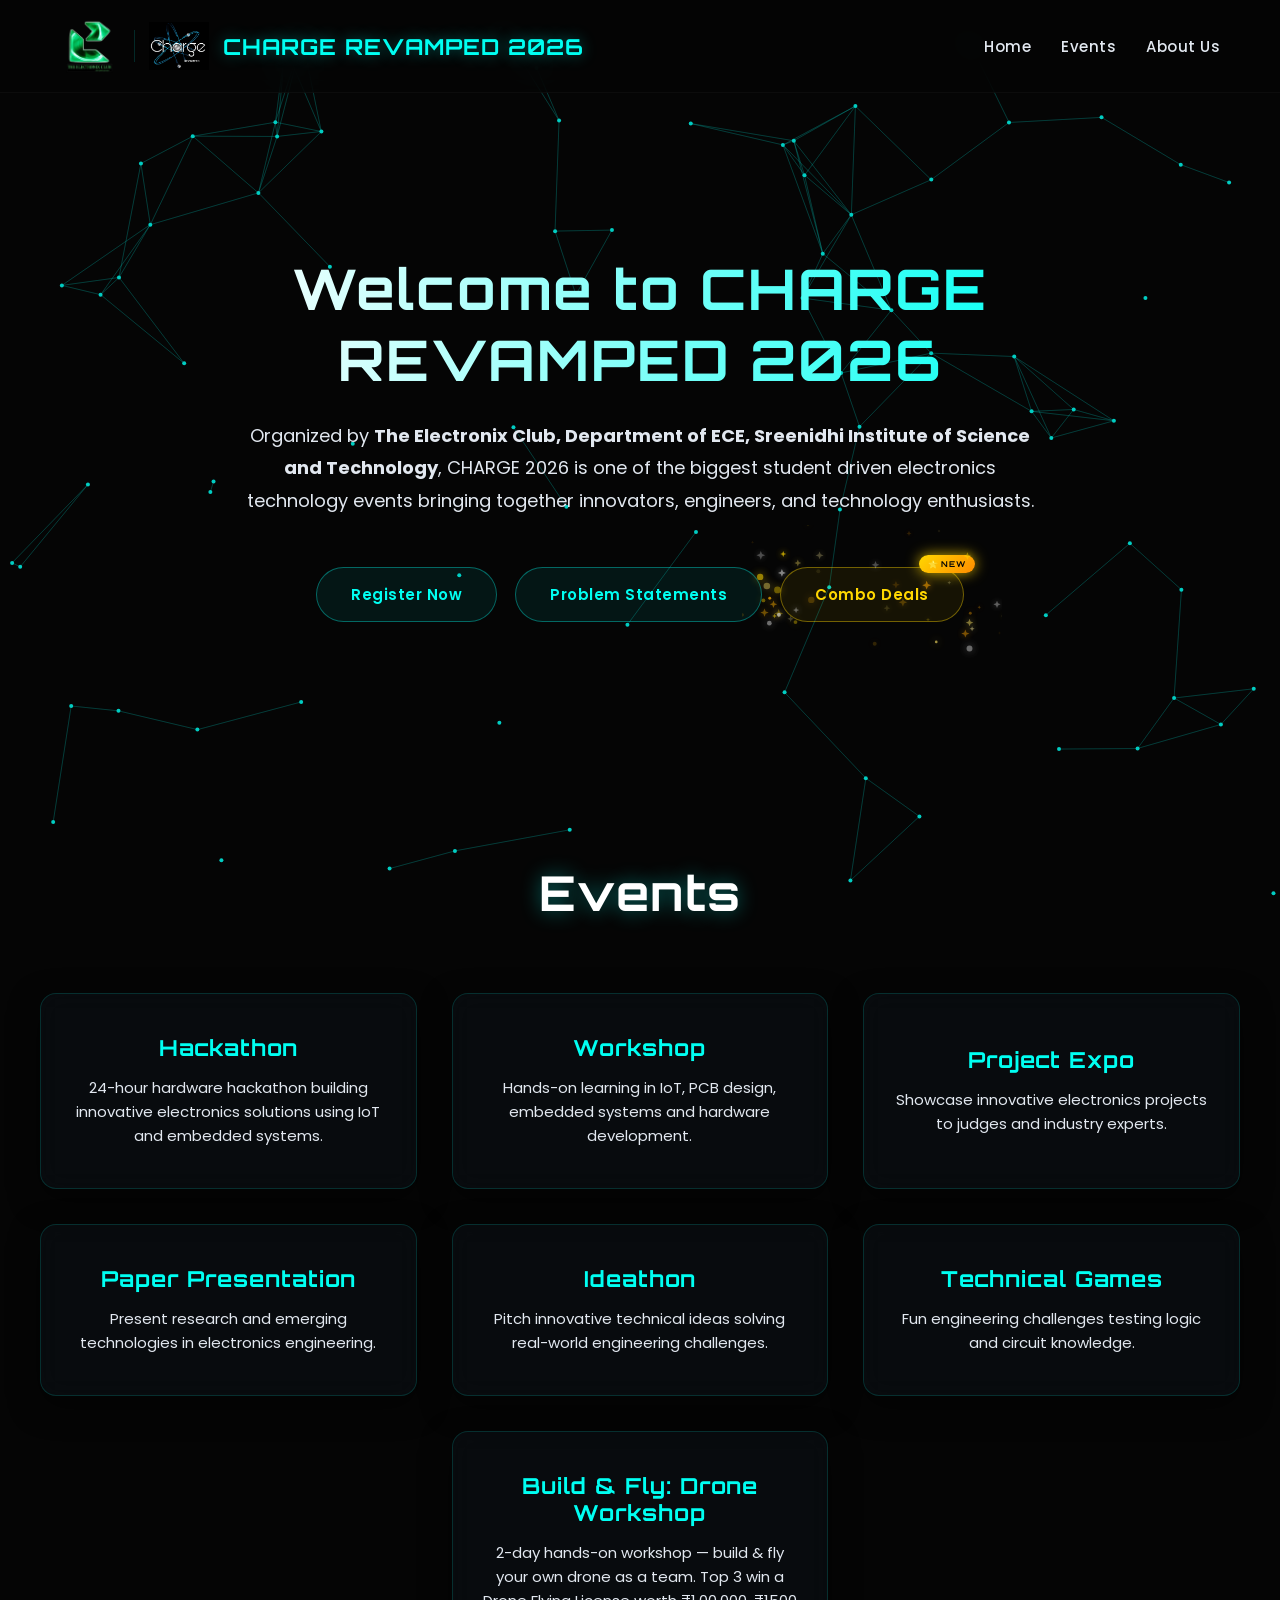
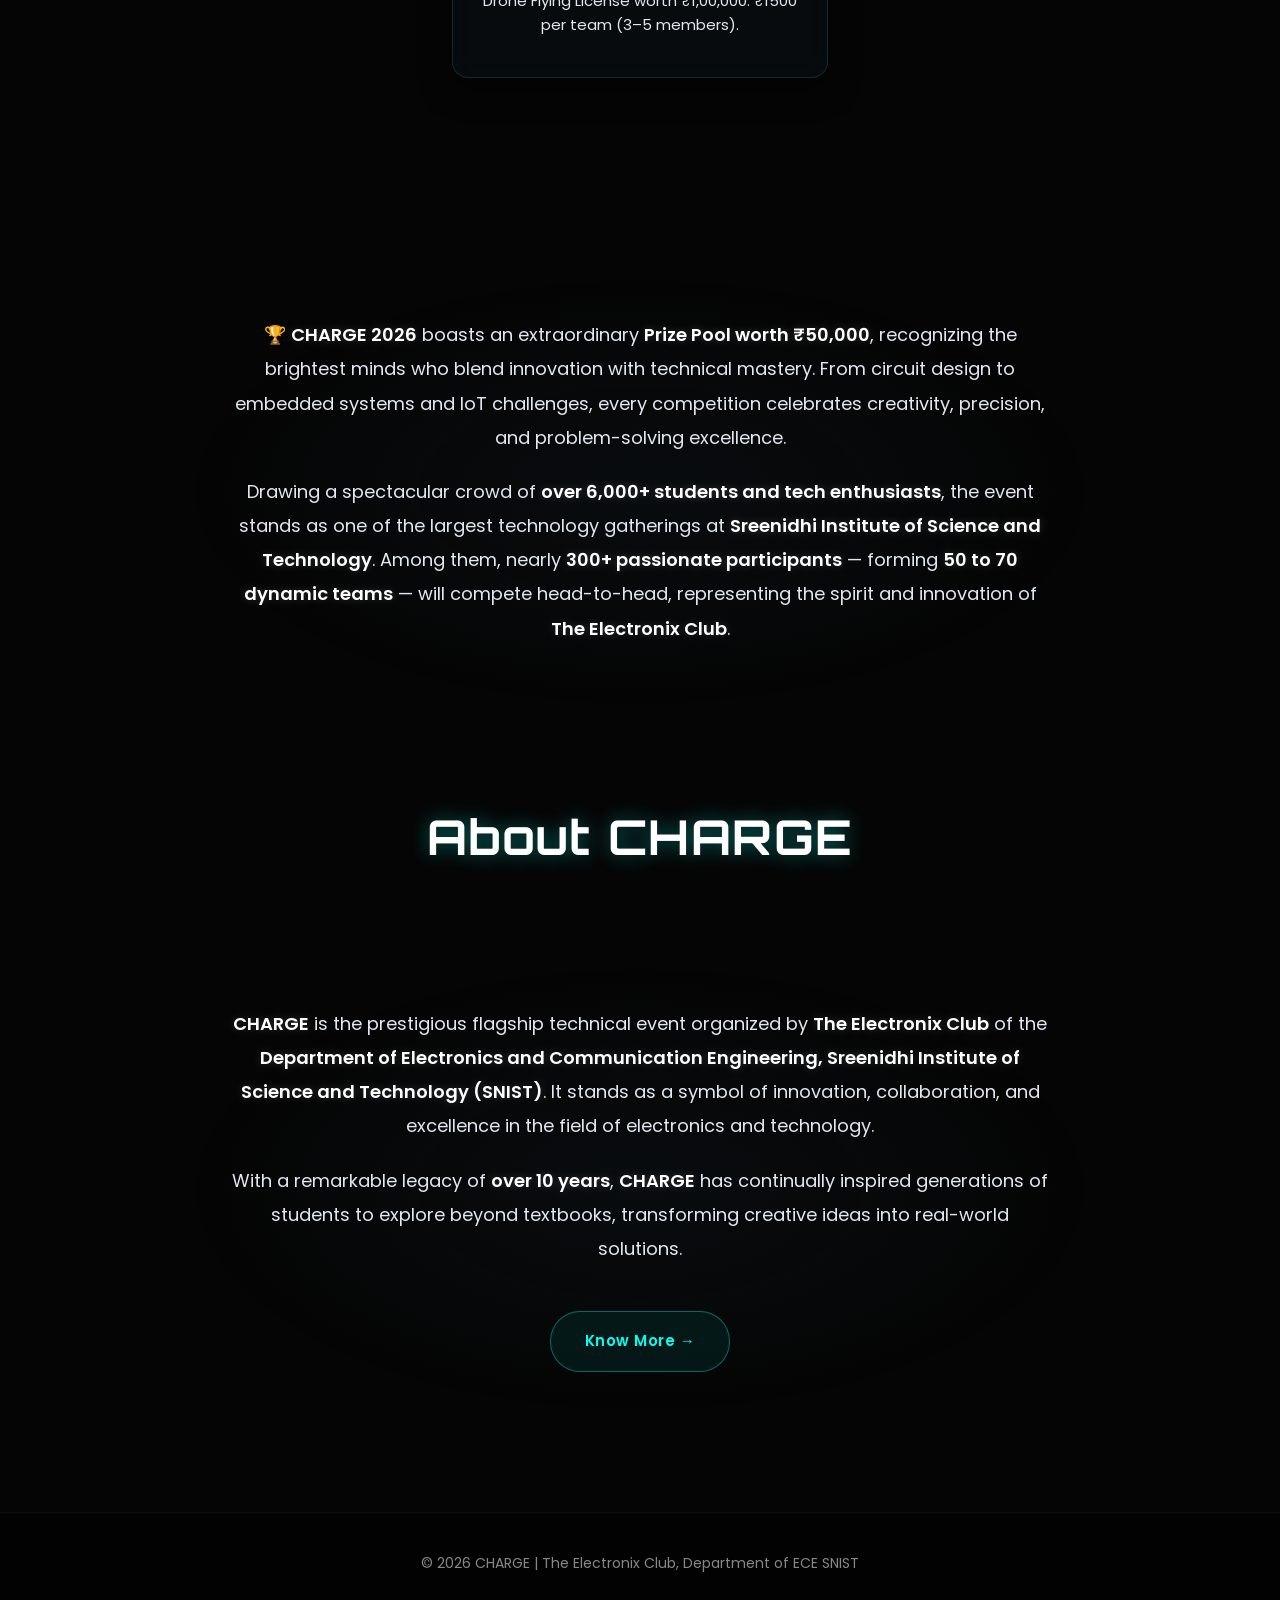
==== commit 8ce778d1: "Add files via upload" ====
--- a/index.html
+++ b/index.html
@@ -367,22 +367,140 @@
       .hero h1 { font-size: 42px; }
     }
 
+    /* ── HAMBURGER MENU ── */
+    .hamburger {
+      display: none;
+      flex-direction: column;
+      gap: 5px;
+      cursor: pointer;
+      padding: 6px;
+      z-index: 200;
+      background: none;
+      border: none;
+    }
+
+    .hamburger span {
+      display: block;
+      width: 26px;
+      height: 2px;
+      background: var(--cyan);
+      border-radius: 2px;
+      transition: all 0.35s var(--easing);
+      box-shadow: 0 0 6px var(--cyan-glow);
+    }
+
+    .hamburger.open span:nth-child(1) { transform: translateY(7px) rotate(45deg); }
+    .hamburger.open span:nth-child(2) { opacity: 0; transform: scaleX(0); }
+    .hamburger.open span:nth-child(3) { transform: translateY(-7px) rotate(-45deg); }
+
+    /* Mobile nav drawer */
+    .mobile-nav {
+      display: none;
+      position: fixed;
+      top: 0; left: 0;
+      width: 100%; height: 100%;
+      background: rgba(3, 6, 12, 0.97);
+      backdrop-filter: blur(20px);
+      z-index: 150;
+      flex-direction: column;
+      align-items: center;
+      justify-content: center;
+      gap: 36px;
+      opacity: 0;
+      pointer-events: none;
+      transition: opacity 0.35s var(--easing);
+    }
+
+    .mobile-nav.open {
+      display: flex;
+      opacity: 1;
+      pointer-events: all;
+    }
+
+    .mobile-nav a {
+      font-family: 'Orbitron', sans-serif;
+      font-size: 26px;
+      color: var(--text-muted);
+      text-decoration: none;
+      letter-spacing: 2px;
+      transition: color 0.3s var(--easing), text-shadow 0.3s var(--easing);
+    }
+
+    .mobile-nav a:hover {
+      color: var(--cyan);
+      text-shadow: 0 0 20px var(--cyan-glow);
+    }
+
+    .mobile-nav-close {
+      position: absolute;
+      top: 20px; right: 24px;
+      font-size: 36px;
+      color: var(--text-muted);
+      cursor: pointer;
+      line-height: 1;
+      transition: color 0.3s;
+    }
+
+    .mobile-nav-close:hover { color: var(--cyan); }
+
     @media(max-width:600px) {
       header { padding: 12px 16px; }
-      header h2 { font-size: 17px; }
+      header h2 { font-size: 15px; }
       nav { display: none; }
+      .hamburger { display: flex; }
+
+      /* Button row: stack vertically, all same width */
+      .btn-row {
+        flex-direction: column;
+        align-items: stretch;
+        gap: 14px;
+        width: 100%;
+        max-width: 340px;
+        margin-left: auto;
+        margin-right: auto;
+      }
+
+      .btn {
+        width: 100%;
+        justify-content: center;
+      }
+
+      .btn-combos-wrap {
+        width: 100%;
+        display: flex;
+        justify-content: stretch;
+      }
+
+      .btn-combos {
+        width: 100%;
+        justify-content: center;
+      }
+
+      #glitter-canvas {
+        width: 100%;
+        height: 140px;
+      }
+
       .event-grid { grid-template-columns: 1fr; gap: 20px; }
       .hero { padding: 100px 20px 60px; }
-      .hero h1 { font-size: 36px; }
-      .hero p { font-size: 16px; }
-      .btn, .btn-combos-wrap, .btn-combos { width: 100%; }
-      .section-title { font-size: 36px; }
+      .hero h1 { font-size: 32px; letter-spacing: 1px; }
+      .hero p { font-size: 15px; }
+      .section-title { font-size: 32px; }
+      .info { margin: 60px auto; padding: 28px 20px; font-size: 16px; }
     }
   </style>
 </head>
 
 <body>
   <canvas id="bg"></canvas>
+
+  <!-- Mobile nav drawer -->
+  <div class="mobile-nav" id="mobileNav">
+    <span class="mobile-nav-close" onclick="closeMenu()">&times;</span>
+    <a href="#home"     onclick="closeMenu()">Home</a>
+    <a href="#events"   onclick="closeMenu()">Events</a>
+    <a href="about.html" onclick="closeMenu()">About Us</a>
+  </div>
 
   <header>
     <div class="header-left">
@@ -396,6 +514,9 @@
       <a href="#events">Events</a>
       <a href="about.html">About Us</a>
     </nav>
+    <button class="hamburger" id="hamburger" onclick="toggleMenu()" aria-label="Menu">
+      <span></span><span></span><span></span>
+    </button>
   </header>
 
   <section id="home" class="hero">
@@ -513,6 +634,18 @@
       window.history.replaceState(null, null, window.location.href)
     }
 
+    /* Hamburger menu */
+    function toggleMenu() {
+      const nav = document.getElementById('mobileNav');
+      const ham = document.getElementById('hamburger');
+      nav.classList.toggle('open');
+      ham.classList.toggle('open');
+    }
+    function closeMenu() {
+      document.getElementById('mobileNav').classList.remove('open');
+      document.getElementById('hamburger').classList.remove('open');
+    }
+
     /* ── GLITTER around Combo button ── */
     const gc = document.getElementById('glitter-canvas');
     const gx = gc.getContext('2d');
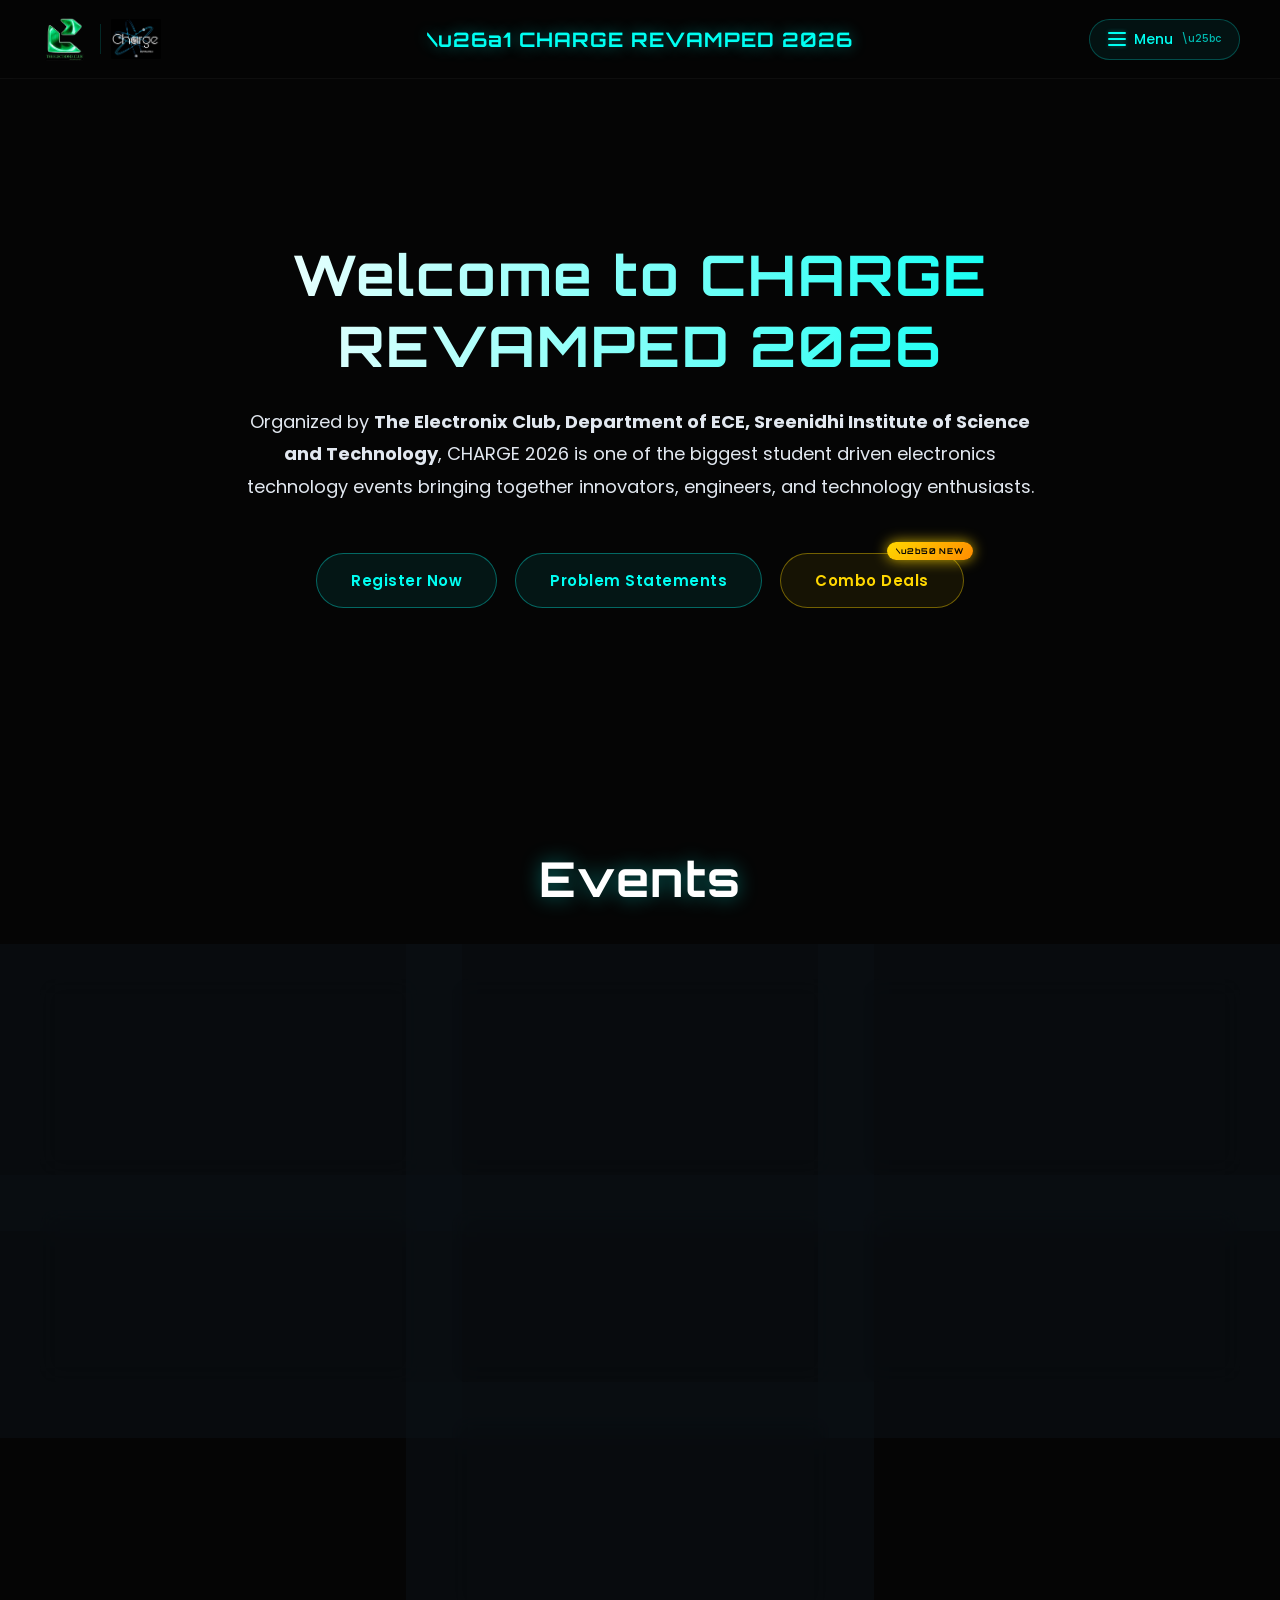
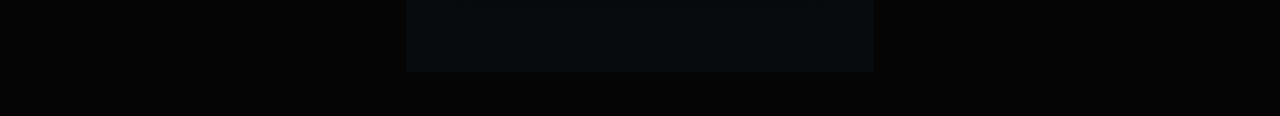
==== commit 4d387429: "Update index.html" ====
--- a/index.html
+++ b/index.html
@@ -1,6 +1,5 @@
 <!DOCTYPE html>
 <html lang="en">
-
 <head>
   <meta charset="UTF-8">
   <meta name="viewport" content="width=device-width, initial-scale=1.0">
@@ -8,24 +7,22 @@
   <link href="https://fonts.googleapis.com/css2?family=Orbitron:wght@400;700&family=Poppins:wght@300;400;500&display=swap" rel="stylesheet">
 
   <style>
-    .logo-img { width: 60px; height: 60px; object-fit: contain; border-radius: 8px; }
-
     :root {
       --cyan: #00fff2;
-      --cyan-glow: rgba(0, 255, 242, 0.4);
-      --cyan-subtle: rgba(0, 255, 242, 0.1);
+      --cyan-glow: rgba(0,255,242,0.4);
+      --cyan-subtle: rgba(0,255,242,0.1);
       --blue: #38bdf8;
       --gold: #ffd700;
-      --gold-glow: rgba(255, 215, 0, 0.45);
+      --gold-glow: rgba(255,215,0,0.45);
       --bg-dark: #050505;
-      --glass-bg: rgba(10, 15, 20, 0.6);
-      --glass-border: rgba(0, 255, 242, 0.15);
+      --glass-bg: rgba(10,15,20,0.6);
+      --glass-border: rgba(0,255,242,0.15);
       --text-muted: #e2e8f0;
-      --easing: cubic-bezier(0.25, 1, 0.5, 1);
-    }
-
-    * { margin: 0; padding: 0; box-sizing: border-box; }
-    html { scroll-behavior: smooth; }
+      --easing: cubic-bezier(0.25,1,0.5,1);
+    }
+
+    * { margin:0; padding:0; box-sizing:border-box; }
+    html { scroll-behavior:smooth; }
 
     body {
       background: var(--bg-dark);
@@ -35,61 +32,150 @@
       -webkit-font-smoothing: antialiased;
     }
 
-    canvas { position: fixed; top: 0; left: 0; z-index: -1; opacity: 0.8; }
-
+    canvas#bg      { position:fixed; top:0; left:0; z-index:-1; opacity:0.8; }
+    canvas#glitter { position:fixed; top:0; left:0; z-index:999; pointer-events:none; }
+
+    /* \u2500\u2500 HEADER \u2500\u2500 */
     header {
+      display: grid;
+      grid-template-columns: 1fr auto 1fr;
+      align-items: center;
+      padding: 14px 40px;
+      background: rgba(5,5,5,0.75);
+      backdrop-filter: blur(16px);
+      border-bottom: 1px solid rgba(255,255,255,0.04);
+      position: sticky;
+      top: 0; z-index: 200;
+      gap: 12px;
+    }
+
+    .header-left {
       display: flex;
-      justify-content: space-between;
-      align-items: center;
-      padding: 16px 60px;
-      background: rgba(5,5,5,0.7);
-      backdrop-filter: blur(16px);
-      border-bottom: 1px solid rgba(255,255,255,0.03);
-      flex-wrap: wrap;
-      position: sticky;
-      top: 0; z-index: 100;
-      gap: 16px;
-    }
-
-    .header-left { display: flex; align-items: center; gap: 14px; }
-    .logo-divider { width: 1px; height: 32px; background: rgba(0,255,242,0.15); flex-shrink: 0; }
+      align-items: center;
+      gap: 10px;
+      justify-content: flex-start;
+    }
+
+    .logo-img { width:50px; height:50px; object-fit:contain; border-radius:8px; }
+    .logo-divider { width:1px; height:30px; background:rgba(0,255,242,0.15); flex-shrink:0; }
 
     header h2 {
       font-family: 'Orbitron', sans-serif;
       color: var(--cyan);
-      white-space: nowrap;
-      font-size: 22px;
+      font-size: 20px;
       letter-spacing: 1px;
       text-shadow: 0 0 15px var(--cyan-glow);
-    }
-
-    nav { display: flex; flex-wrap: wrap; gap: 30px; }
-
-    nav a {
+      text-align: center;
+      white-space: nowrap;
+    }
+
+    /* \u2500\u2500 NAV DROPDOWN (top-right) \u2500\u2500 */
+    .nav-dropdown {
+      position: relative;
+      display: flex;
+      justify-content: flex-end;
+    }
+
+    .nav-trigger {
+      display: flex;
+      align-items: center;
+      gap: 8px;
+      padding: 9px 18px;
+      border-radius: 24px;
+      background: rgba(0,255,242,0.06);
+      border: 1px solid rgba(0,255,242,0.25);
+      color: var(--cyan);
+      font-family: 'Poppins', sans-serif;
+      font-size: 14px;
+      font-weight: 500;
+      cursor: pointer;
+      transition: all 0.3s var(--easing);
+      user-select: none;
+      white-space: nowrap;
+    }
+
+    .nav-trigger:hover {
+      background: rgba(0,255,242,0.12);
+      border-color: rgba(0,255,242,0.5);
+      box-shadow: 0 0 18px rgba(0,255,242,0.2);
+    }
+
+    .nav-arrow {
+      font-size: 10px;
+      transition: transform 0.3s var(--easing);
+      display: inline-block;
+      opacity: 0.7;
+    }
+
+    .nav-trigger.open .nav-arrow { transform: rotate(180deg); }
+
+    /* Animated bars \u2192 X */
+    .nav-bars { display:flex; flex-direction:column; gap:4px; }
+    .nav-bars span {
+      display:block; width:18px; height:2px;
+      background:var(--cyan); border-radius:2px;
+      box-shadow:0 0 4px var(--cyan-glow);
+      transition: all 0.3s var(--easing);
+    }
+    .nav-trigger.open .nav-bars span:nth-child(1) { transform:translateY(6px) rotate(45deg); }
+    .nav-trigger.open .nav-bars span:nth-child(2) { opacity:0; }
+    .nav-trigger.open .nav-bars span:nth-child(3) { transform:translateY(-6px) rotate(-45deg); }
+
+    /* Dropdown panel */
+    .nav-menu {
+      position: absolute;
+      top: calc(100% + 10px);
+      right: 0;
+      min-width: 200px;
+      background: rgba(5,12,18,0.97);
+      backdrop-filter: blur(24px);
+      border: 1px solid rgba(0,255,242,0.18);
+      border-radius: 16px;
+      padding: 8px;
+      box-shadow: 0 20px 50px rgba(0,0,0,0.8), 0 0 30px rgba(0,255,242,0.06);
+      opacity: 0;
+      pointer-events: none;
+      transform: translateY(-6px);
+      transition: all 0.3s var(--easing);
+      z-index: 300;
+    }
+
+    .nav-menu.open {
+      opacity: 1;
+      pointer-events: all;
+      transform: translateY(0);
+    }
+
+    .nav-menu a {
+      display: flex;
+      align-items: center;
+      gap: 12px;
+      padding: 12px 16px;
+      border-radius: 10px;
       text-decoration: none;
-      color: var(--text-muted);
       font-size: 15px;
       font-weight: 500;
-      letter-spacing: 0.5px;
-      transition: color 0.3s var(--easing);
-      position: relative;
-    }
-
-    nav a::after {
-      content: '';
-      position: absolute;
-      width: 0%; height: 2px;
-      bottom: -6px; left: 50%;
-      transform: translateX(-50%);
-      background: var(--cyan);
-      transition: width 0.3s var(--easing);
-      box-shadow: 0 0 10px var(--cyan);
-    }
-
-    nav a:hover { color: #fff; }
-    nav a:hover::after { width: 100%; }
-
-    /* HERO */
+      color: var(--text-muted);
+      transition: all 0.25s var(--easing);
+      border: 1px solid transparent;
+    }
+
+    .nav-menu a:hover {
+      background: rgba(0,255,242,0.07);
+      border-color: rgba(0,255,242,0.15);
+      color: #fff;
+      padding-left: 20px;
+    }
+
+    .nav-icon { font-size:16px; }
+
+    .nav-menu-divider {
+      height:1px;
+      background: rgba(0,255,242,0.08);
+      margin: 6px 8px;
+    }
+
+    /* \u2500\u2500 HERO \u2500\u2500 */
     .hero {
       text-align: center;
       padding: 160px 20px 100px;
@@ -118,7 +204,7 @@
       margin-right: auto;
     }
 
-    /* BUTTON ROW */
+    /* \u2500\u2500 3 HERO BUTTONS \u2500\u2500 */
     .btn-row {
       display: flex;
       gap: 18px;
@@ -145,48 +231,27 @@
       white-space: nowrap;
     }
 
-    /* ── Register Now — cyan glow (same palette) ── */
-    .btn-register {
+    .btn-register, .btn-problem {
       background: rgba(0,255,242,0.07);
       color: var(--cyan);
       border: 1px solid rgba(0,255,242,0.35);
       animation: pulse-cyan 3s ease-in-out infinite;
     }
 
-    .btn-register:hover {
+    @keyframes pulse-cyan {
+      0%,100% { box-shadow:0 0 18px rgba(0,255,242,0.22),0 0 40px rgba(0,255,242,0.08); }
+      50%      { box-shadow:0 0 32px rgba(0,255,242,0.48),0 0 72px rgba(0,255,242,0.18); }
+    }
+
+    .btn-register:hover, .btn-problem:hover {
       background: rgba(0,255,242,0.14);
       border-color: var(--cyan);
       transform: translateY(-3px);
-      box-shadow: 0 0 44px rgba(0,255,242,0.55), 0 0 90px rgba(0,255,242,0.22);
+      box-shadow: 0 0 44px rgba(0,255,242,0.55),0 0 90px rgba(0,255,242,0.22);
       animation: none;
     }
 
-    /* ── Problem Statements — cyan glow ── */
-    .btn-problem {
-      background: rgba(0,255,242,0.07);
-      color: var(--cyan);
-      border: 1px solid rgba(0,255,242,0.35);
-      animation: pulse-cyan 2.8s ease-in-out infinite;
-    }
-
-    @keyframes pulse-cyan {
-      0%,100% { box-shadow: 0 0 18px rgba(0,255,242,0.22), 0 0 40px rgba(0,255,242,0.08); }
-      50%      { box-shadow: 0 0 32px rgba(0,255,242,0.48), 0 0 72px rgba(0,255,242,0.18); }
-    }
-
-    .btn-problem:hover {
-      background: rgba(0,255,242,0.14);
-      border-color: var(--cyan);
-      transform: translateY(-3px);
-      box-shadow: 0 0 44px rgba(0,255,242,0.55), 0 0 90px rgba(0,255,242,0.22);
-      animation: none;
-    }
-
-    /* ── Combo Deals — gold glow + glitter canvas overlay ── */
-    .btn-combos-wrap {
-      position: relative;
-      display: inline-flex;
-    }
+    .btn-combos-wrap { position:relative; display:inline-flex; }
 
     .btn-combos {
       background: rgba(255,215,0,0.07);
@@ -198,43 +263,33 @@
       letter-spacing: 0.5px;
       padding: 15px 34px;
       border-radius: 30px;
-      position: relative;
-      z-index: 1;
+      position: relative; z-index:1;
       animation: pulse-gold 2.6s ease-in-out infinite;
       transition: all 0.4s var(--easing);
+      text-decoration: none;
+      display: inline-flex;
+      align-items: center;
+      justify-content: center;
+      white-space: nowrap;
     }
 
     @keyframes pulse-gold {
-      0%,100% { box-shadow: 0 0 18px rgba(255,215,0,0.25), 0 0 42px rgba(255,215,0,0.1); }
-      50%      { box-shadow: 0 0 34px rgba(255,215,0,0.55), 0 0 80px rgba(255,215,0,0.2); }
+      0%,100% { box-shadow:0 0 18px rgba(255,215,0,0.25),0 0 42px rgba(255,215,0,0.1); }
+      50%      { box-shadow:0 0 34px rgba(255,215,0,0.55),0 0 80px rgba(255,215,0,0.2); }
     }
 
     .btn-combos:hover {
       background: rgba(255,215,0,0.14);
       border-color: var(--gold);
       transform: translateY(-3px);
-      box-shadow: 0 0 50px rgba(255,215,0,0.6), 0 0 100px rgba(255,215,0,0.25);
+      box-shadow: 0 0 50px rgba(255,215,0,0.6),0 0 100px rgba(255,215,0,0.25);
       animation: none;
     }
 
-    /* glitter canvas sits on top, pointer-events off so clicks pass through */
-    #glitter-canvas {
-      position: absolute;
-      top: 50%;
-      left: 50%;
-      transform: translate(-50%, -50%);
-      width: 260px;
-      height: 140px;
-      pointer-events: none;
-      z-index: 2;
-    }
-
-    /* ★ NEW floating badge */
     .star-badge {
       position: absolute;
-      top: -13px;
-      right: -12px;
-      background: linear-gradient(135deg, #ffd700, #ff8c00);
+      top:-12px; right:-10px;
+      background: linear-gradient(135deg,#ffd700,#ff8c00);
       color: #050505;
       font-size: 8px;
       font-family: 'Orbitron', sans-serif;
@@ -244,279 +299,144 @@
       border-radius: 20px;
       box-shadow: 0 0 14px rgba(255,215,0,0.8);
       animation: badge-pop 1.8s ease-in-out infinite;
-      z-index: 3;
-      white-space: nowrap;
+      z-index: 2; white-space: nowrap;
     }
 
     @keyframes badge-pop {
-      0%,100% { transform: scale(1);    box-shadow: 0 0 10px rgba(255,215,0,0.7); }
-      50%      { transform: scale(1.14); box-shadow: 0 0 24px rgba(255,215,0,1);   }
-    }
-
-    /* EVENTS */
-    #events { padding: 100px 40px; }
+      0%,100% { box-shadow:0 0 10px rgba(255,215,0,0.7); }
+      50%      { box-shadow:0 0 24px rgba(255,215,0,1); }
+    }
+
+    /* \u2500\u2500 EVENTS \u2500\u2500 */
+    #events { padding:100px 40px; }
 
     .section-title {
-      text-align: center;
-      font-size: 48px;
-      font-family: 'Orbitron', sans-serif;
-      margin-bottom: 70px;
-      color: #ffffff;
-      text-shadow: 0 0 20px var(--cyan-glow);
-      letter-spacing: 1.5px;
+      text-align:center; font-size:48px;
+      font-family:'Orbitron',sans-serif;
+      margin-bottom:70px; color:#fff;
+      text-shadow:0 0 20px var(--cyan-glow);
+      letter-spacing:1.5px;
     }
 
     .event-grid {
-      display: grid;
-      grid-template-columns: repeat(3, 1fr);
-      gap: 35px;
-      max-width: 1200px;
-      margin: auto;
-    }
-
-    .event-card:last-child:nth-child(3n+1) { grid-column: 2/3; }
+      display:grid; grid-template-columns:repeat(3,1fr);
+      gap:35px; max-width:1200px; margin:auto;
+    }
+
+    .event-card:last-child:nth-child(3n+1) { grid-column:2/3; }
 
     .event-card {
-      background: var(--glass-bg);
-      backdrop-filter: blur(12px);
-      border: 1px solid var(--glass-border);
-      border-radius: 16px;
-      padding: 40px 30px;
-      text-align: center;
-      position: relative;
-      cursor: pointer;
-      transition: all 0.5s var(--easing);
-      box-shadow: 0 10px 30px rgba(0,0,0,0.5);
-      text-decoration: none;
-      color: white;
-      display: flex;
-      flex-direction: column;
-      justify-content: center;
-      overflow: hidden;
+      background:var(--glass-bg); backdrop-filter:blur(12px);
+      border:1px solid var(--glass-border); border-radius:16px;
+      padding:40px 30px; text-align:center; position:relative;
+      cursor:pointer; transition:all 0.5s var(--easing);
+      box-shadow:0 10px 30px rgba(0,0,0,0.5);
+      text-decoration:none; color:white;
+      display:flex; flex-direction:column; justify-content:center; overflow:hidden;
     }
 
     .event-card::before {
-      content: "";
-      position: absolute;
-      inset: 0;
-      background: radial-gradient(circle at center, rgba(0,255,242,0.1) 0%, transparent 70%);
-      opacity: 0;
-      transition: opacity 0.5s var(--easing);
-      pointer-events: none;
+      content:""; position:absolute; inset:0;
+      background:radial-gradient(circle at center,rgba(0,255,242,0.1) 0%,transparent 70%);
+      opacity:0; transition:opacity 0.5s var(--easing); pointer-events:none;
     }
 
     .event-card:hover {
-      transform: translateY(-8px) scale(1.02);
-      box-shadow: 0 20px 40px rgba(0,0,0,0.6), 0 0 40px rgba(0,255,242,0.15);
-      border-color: rgba(0,255,242,0.4);
-    }
-
-    .event-card:hover::before { opacity: 1; }
+      transform:translateY(-8px) scale(1.02);
+      box-shadow:0 20px 40px rgba(0,0,0,0.6),0 0 40px rgba(0,255,242,0.15);
+      border-color:rgba(0,255,242,0.4);
+    }
+    .event-card:hover::before { opacity:1; }
 
     .event-card h3 {
-      font-family: 'Orbitron', sans-serif;
-      font-size: 22px;
-      margin-bottom: 15px;
-      color: var(--cyan);
-      position: relative;
-      z-index: 1;
-      letter-spacing: 1px;
-    }
-
-    .event-preview {
-      font-size: 15px;
-      line-height: 1.6;
-      color: var(--text-muted);
-      position: relative;
-      z-index: 1;
-    }
+      font-family:'Orbitron',sans-serif; font-size:22px;
+      margin-bottom:15px; color:var(--cyan);
+      position:relative; z-index:1; letter-spacing:1px;
+    }
+
+    .event-preview { font-size:15px; line-height:1.6; color:var(--text-muted); position:relative; z-index:1; }
 
     .info {
-      text-align: center;
-      max-width: 900px;
-      margin: 100px auto;
-      font-size: 18px;
-      line-height: 1.9;
-      color: var(--text-muted);
-      background: radial-gradient(ellipse at center, rgba(15,23,30,0.4) 0%, transparent 70%);
-      padding: 40px;
-      border-radius: 20px;
-    }
-
-    .info strong { color: #fff; font-weight: 600; text-shadow: 0 0 10px rgba(255,255,255,0.2); }
-    .info p { margin-bottom: 20px; }
+      text-align:center; max-width:900px; margin:100px auto;
+      font-size:18px; line-height:1.9; color:var(--text-muted);
+      background:radial-gradient(ellipse at center,rgba(15,23,30,0.4) 0%,transparent 70%);
+      padding:40px; border-radius:20px;
+    }
+
+    .info strong { color:#fff; font-weight:600; text-shadow:0 0 10px rgba(255,255,255,0.2); }
+    .info p { margin-bottom:20px; }
 
     footer {
-      text-align: center;
-      padding: 40px 20px;
-      border-top: 1px solid rgba(255,255,255,0.05);
-      margin-top: 60px;
-      color: #888;
-      font-size: 14px;
-      background: rgba(0,0,0,0.5);
-    }
-
+      text-align:center; padding:40px 20px;
+      border-top:1px solid rgba(255,255,255,0.05);
+      margin-top:60px; color:#888; font-size:14px;
+      background:rgba(0,0,0,0.5);
+    }
+
+    /* \u2500\u2500 RESPONSIVE \u2500\u2500 */
     @media(max-width:1024px) {
-      .event-grid { gap: 25px; padding: 0 20px; }
-      .event-card { padding: 30px 20px; }
+      .event-grid { gap:25px; padding:0 20px; }
+      .event-card { padding:30px 20px; }
     }
 
     @media(max-width:900px) {
-      .event-grid { grid-template-columns: repeat(2, 1fr); }
-      .event-card:last-child:nth-child(3n+1) { grid-column: auto; }
-      .hero h1 { font-size: 42px; }
-    }
-
-    /* ── HAMBURGER MENU ── */
-    .hamburger {
-      display: none;
-      flex-direction: column;
-      gap: 5px;
-      cursor: pointer;
-      padding: 6px;
-      z-index: 200;
-      background: none;
-      border: none;
-    }
-
-    .hamburger span {
-      display: block;
-      width: 26px;
-      height: 2px;
-      background: var(--cyan);
-      border-radius: 2px;
-      transition: all 0.35s var(--easing);
-      box-shadow: 0 0 6px var(--cyan-glow);
-    }
-
-    .hamburger.open span:nth-child(1) { transform: translateY(7px) rotate(45deg); }
-    .hamburger.open span:nth-child(2) { opacity: 0; transform: scaleX(0); }
-    .hamburger.open span:nth-child(3) { transform: translateY(-7px) rotate(-45deg); }
-
-    /* Mobile nav drawer */
-    .mobile-nav {
-      display: none;
-      position: fixed;
-      top: 0; left: 0;
-      width: 100%; height: 100%;
-      background: rgba(3, 6, 12, 0.97);
-      backdrop-filter: blur(20px);
-      z-index: 150;
-      flex-direction: column;
-      align-items: center;
-      justify-content: center;
-      gap: 36px;
-      opacity: 0;
-      pointer-events: none;
-      transition: opacity 0.35s var(--easing);
-    }
-
-    .mobile-nav.open {
-      display: flex;
-      opacity: 1;
-      pointer-events: all;
-    }
-
-    .mobile-nav a {
-      font-family: 'Orbitron', sans-serif;
-      font-size: 26px;
-      color: var(--text-muted);
-      text-decoration: none;
-      letter-spacing: 2px;
-      transition: color 0.3s var(--easing), text-shadow 0.3s var(--easing);
-    }
-
-    .mobile-nav a:hover {
-      color: var(--cyan);
-      text-shadow: 0 0 20px var(--cyan-glow);
-    }
-
-    .mobile-nav-close {
-      position: absolute;
-      top: 20px; right: 24px;
-      font-size: 36px;
-      color: var(--text-muted);
-      cursor: pointer;
-      line-height: 1;
-      transition: color 0.3s;
-    }
-
-    .mobile-nav-close:hover { color: var(--cyan); }
+      .event-grid { grid-template-columns:repeat(2,1fr); }
+      .event-card:last-child:nth-child(3n+1) { grid-column:auto; }
+      .hero h1 { font-size:42px; }
+    }
 
     @media(max-width:600px) {
-      header { padding: 12px 16px; }
-      header h2 { font-size: 15px; }
-      nav { display: none; }
-      .hamburger { display: flex; }
-
-      /* Button row: stack vertically, all same width */
+      header { padding:12px 14px; gap:6px; }
+      header h2 { font-size:14px; letter-spacing:0.2px; }
+      .logo-img { width:36px; height:36px; }
+      .header-left { gap:6px; }
+      .logo-divider { height:24px; }
+      .nav-trigger { padding:8px 12px; font-size:13px; gap:6px; }
+
       .btn-row {
-        flex-direction: column;
-        align-items: stretch;
-        gap: 14px;
-        width: 100%;
-        max-width: 340px;
-        margin-left: auto;
-        margin-right: auto;
+        flex-direction:column; align-items:stretch;
+        gap:14px; width:100%; max-width:320px;
+        margin-left:auto; margin-right:auto;
       }
-
-      .btn {
-        width: 100%;
-        justify-content: center;
-      }
-
-      .btn-combos-wrap {
-        width: 100%;
-        display: flex;
-        justify-content: stretch;
-      }
-
-      .btn-combos {
-        width: 100%;
-        justify-content: center;
-      }
-
-      #glitter-canvas {
-        width: 100%;
-        height: 140px;
-      }
-
-      .event-grid { grid-template-columns: 1fr; gap: 20px; }
-      .hero { padding: 100px 20px 60px; }
-      .hero h1 { font-size: 32px; letter-spacing: 1px; }
-      .hero p { font-size: 15px; }
-      .section-title { font-size: 32px; }
-      .info { margin: 60px auto; padding: 28px 20px; font-size: 16px; }
+      .btn, .btn-combos { width:100%; justify-content:center; padding:14px 20px; }
+      .btn-combos-wrap { width:100%; }
+
+      .event-grid { grid-template-columns:1fr; gap:16px; }
+      #events { padding:60px 16px; }
+      .hero { padding:80px 16px 50px; }
+      .hero h1 { font-size:30px; letter-spacing:1px; }
+      .hero p { font-size:15px; }
+      .section-title { font-size:30px; margin-bottom:40px; }
+      .info { margin:40px auto; padding:24px 16px; font-size:15px; }
     }
   </style>
 </head>
 
 <body>
   <canvas id="bg"></canvas>
-
-  <!-- Mobile nav drawer -->
-  <div class="mobile-nav" id="mobileNav">
-    <span class="mobile-nav-close" onclick="closeMenu()">&times;</span>
-    <a href="#home"     onclick="closeMenu()">Home</a>
-    <a href="#events"   onclick="closeMenu()">Events</a>
-    <a href="about.html" onclick="closeMenu()">About Us</a>
-  </div>
+  <canvas id="glitter"></canvas>
 
   <header>
     <div class="header-left">
       <img src="TEC_logo-removebg-preview.png" class="logo-img">
       <div class="logo-divider"></div>
       <img src="charge revamped logo.jpg.jpeg" class="logo-img">
-      <h2>CHARGE REVAMPED 2026</h2>
     </div>
-    <nav>
-      <a href="#home">Home</a>
-      <a href="#events">Events</a>
-      <a href="about.html">About Us</a>
-    </nav>
-    <button class="hamburger" id="hamburger" onclick="toggleMenu()" aria-label="Menu">
-      <span></span><span></span><span></span>
-    </button>
+
+    <h2>\u26a1 CHARGE REVAMPED 2026</h2>
+
+    <div class="nav-dropdown">
+      <div class="nav-trigger" id="navTrigger" onclick="toggleNav()">
+        <div class="nav-bars"><span></span><span></span><span></span></div>
+        Menu <span class="nav-arrow">\u25bc</span>
+      </div>
+      <div class="nav-menu" id="navMenu">
+        <a href="#home"       onclick="closeNav()"><span class="nav-icon">\ud83c\udfe0</span> Home</a>
+        <a href="#events"     onclick="closeNav()"><span class="nav-icon">\u26a1</span> Events</a>
+        <div class="nav-menu-divider"></div>
+        <a href="about.html"  onclick="closeNav()"><span class="nav-icon">\u2139\ufe0f</span> About Us</a>
+      </div>
+    </div>
   </header>
 
   <section id="home" class="hero">
@@ -526,14 +446,12 @@
       CHARGE 2026 is one of the biggest student driven electronics technology events bringing together innovators,
       engineers, and technology enthusiasts.
     </p>
-
     <div class="btn-row">
       <a href="register.html" class="btn btn-register">Register Now</a>
       <a href="problem_statements.pdf" target="_blank" class="btn btn-problem">Problem Statements</a>
       <div class="btn-combos-wrap">
-        <canvas id="glitter-canvas"></canvas>
         <a href="combos.html" class="btn btn-combos">
-          <span class="star-badge">⭐ NEW</span>
+          <span class="star-badge">\u2b50 NEW</span>
           Combo Deals
         </a>
       </div>
@@ -543,193 +461,10 @@
   <section id="events">
     <h2 class="section-title">Events</h2>
     <div class="event-grid">
-      <a href="hackathon.html" class="event-card">
-        <h3>Hackathon</h3>
-        <div class="event-preview">24-hour hardware hackathon building innovative electronics solutions using IoT and embedded systems.</div>
-      </a>
-      <a href="workshop.html" class="event-card">
-        <h3>Workshop</h3>
-        <div class="event-preview">Hands-on learning in IoT, PCB design, embedded systems and hardware development.</div>
-      </a>
-      <a href="expo.html" class="event-card">
-        <h3>Project Expo</h3>
-        <div class="event-preview">Showcase innovative electronics projects to judges and industry experts.</div>
-      </a>
-      <a href="paper.html" class="event-card">
-        <h3>Paper Presentation</h3>
-        <div class="event-preview">Present research and emerging technologies in electronics engineering.</div>
-      </a>
-      <a href="ideathon.html" class="event-card">
-        <h3>Ideathon</h3>
-        <div class="event-preview">Pitch innovative technical ideas solving real-world engineering challenges.</div>
-      </a>
-      <a href="technical-games.html" class="event-card">
-        <h3>Technical Games</h3>
-        <div class="event-preview">Fun engineering challenges testing logic and circuit knowledge.</div>
-      </a>
-      <a href="drone-workshop.html" class="event-card">
-        <h3>Build & Fly: Drone Workshop</h3>
-        <div class="event-preview">2-day hands-on workshop — build & fly your own drone as a team. Top 3 win a Drone Flying License worth ₹1,00,000. ₹1500 per team (3–5 members).</div>
-      </a>
-    </div>
-  </section>
-
-  <section class="info">
-    <p>
-      🏆 <strong>CHARGE 2026</strong> boasts an extraordinary <strong>Prize Pool worth ₹50,000</strong>, recognizing the
-      brightest minds who blend innovation with technical mastery. From circuit design to embedded systems and IoT
-      challenges, every competition celebrates creativity, precision, and problem-solving excellence.
-    </p>
-    <p>
-      Drawing a spectacular crowd of <strong>over 6,000+ students and tech enthusiasts</strong>, the event stands as one
-      of the largest technology gatherings at <strong>Sreenidhi Institute of Science and Technology</strong>. Among
-      them, nearly <strong>300+ passionate participants</strong> — forming <strong>50 to 70 dynamic teams</strong> —
-      will compete head-to-head, representing the spirit and innovation of <strong>The Electronix Club</strong>.
-    </p>
-  </section>
-
-  <section id="about">
-    <h2 class="section-title">About CHARGE</h2>
-    <div class="info">
-      <p><strong>CHARGE</strong> is the prestigious flagship technical event organized by <strong>The Electronix Club</strong> of the <strong>Department of Electronics and Communication Engineering, Sreenidhi Institute of Science and Technology (SNIST)</strong>. It stands as a symbol of innovation, collaboration, and excellence in the field of electronics and technology.</p>
-      <p>With a remarkable legacy of <strong>over 10 years</strong>, <strong>CHARGE</strong> has continually inspired generations of students to explore beyond textbooks, transforming creative ideas into real-world solutions.</p>
-      <a href="about.html" class="btn btn-register" style="margin-top:25px;">Know More →</a>
-    </div>
-  </section>
-
-  <footer>© 2026 CHARGE | The Electronix Club, Department of ECE SNIST</footer>
-
-  <script>
-    const canvas = document.getElementById("bg")
-    const ctx = canvas.getContext("2d")
-    canvas.width = window.innerWidth
-    canvas.height = window.innerHeight
-    let particles = []
-    let particleCount = window.innerWidth < 600 ? 30 : window.innerWidth < 1024 ? 50 : 80
-    for (let i = 0; i < particleCount; i++) {
-      particles.push({ x: Math.random() * canvas.width, y: Math.random() * canvas.height, vx: (Math.random() - 0.5) * 0.5, vy: (Math.random() - 0.5) * 0.5 })
-    }
-    function animate() {
-      ctx.clearRect(0, 0, canvas.width, canvas.height)
-      particles.forEach(p => {
-        p.x += p.vx; p.y += p.vy
-        if (p.x < 0 || p.x > canvas.width) p.vx *= -1
-        if (p.y < 0 || p.y > canvas.height) p.vy *= -1
-        ctx.beginPath()
-        ctx.arc(p.x, p.y, 2, 0, Math.PI * 2)
-        ctx.fillStyle = "#00fff2"
-        ctx.fill()
-        particles.forEach(p2 => {
-          let dist = Math.hypot(p.x - p2.x, p.y - p2.y)
-          if (dist < 120) {
-            ctx.beginPath(); ctx.moveTo(p.x, p.y); ctx.lineTo(p2.x, p2.y)
-            ctx.strokeStyle = "rgba(0,255,242,0.15)"; ctx.stroke()
-          }
-        })
-      })
-      requestAnimationFrame(animate)
-    }
-    animate()
-    if (window.history && window.history.replaceState) {
-      window.history.replaceState(null, null, window.location.href)
-    }
-
-    /* Hamburger menu */
-    function toggleMenu() {
-      const nav = document.getElementById('mobileNav');
-      const ham = document.getElementById('hamburger');
-      nav.classList.toggle('open');
-      ham.classList.toggle('open');
-    }
-    function closeMenu() {
-      document.getElementById('mobileNav').classList.remove('open');
-      document.getElementById('hamburger').classList.remove('open');
-    }
-
-    /* ── GLITTER around Combo button ── */
-    const gc = document.getElementById('glitter-canvas');
-    const gx = gc.getContext('2d');
-    gc.width = 260; gc.height = 140;
-
-    const goldColors = ['#ffd700','#ffe566','#ffb300','#fff0a0','#ffa500','#ffffff'];
-    let sparks = [];
-
-    function makeSpark() {
-      // origin: random point along the button perimeter area
-      const edge = Math.random();
-      let x, y;
-      if (edge < 0.25)      { x = 30 + Math.random()*200; y = 42 + (Math.random()-0.5)*8; }   // top edge
-      else if (edge < 0.5)  { x = 30 + Math.random()*200; y = 98 + (Math.random()-0.5)*8; }   // bottom edge
-      else if (edge < 0.75) { x = 30  + (Math.random()-0.5)*8; y = 42 + Math.random()*56; }   // left edge
-      else                   { x = 230 + (Math.random()-0.5)*8; y = 42 + Math.random()*56; }   // right edge
-
-      const angle = Math.random() * Math.PI * 2;
-      const speed = 0.6 + Math.random() * 1.6;
-      sparks.push({
-        x, y,
-        vx: Math.cos(angle) * speed,
-        vy: Math.sin(angle) * speed,
-        life: 1,
-        decay: 0.012 + Math.random() * 0.018,
-        size: 1.2 + Math.random() * 2.2,
-        color: goldColors[Math.floor(Math.random() * goldColors.length)],
-        twinkle: Math.random() * Math.PI * 2,
-        shape: Math.random() < 0.4 ? 'star' : 'circle'
-      });
-    }
-
-    function drawStar(ctx, x, y, r, color, alpha) {
-      ctx.save();
-      ctx.globalAlpha = alpha;
-      ctx.fillStyle = color;
-      ctx.shadowColor = color;
-      ctx.shadowBlur = 6;
-      ctx.beginPath();
-      for (let i = 0; i < 4; i++) {
-        const a = (i / 4) * Math.PI * 2;
-        const ra = a + Math.PI / 4;
-        ctx.lineTo(x + Math.cos(a) * r, y + Math.sin(a) * r);
-        ctx.lineTo(x + Math.cos(ra) * r * 0.4, y + Math.sin(ra) * r * 0.4);
-      }
-      ctx.closePath();
-      ctx.fill();
-      ctx.restore();
-    }
-
-    function animateGlitter() {
-      gx.clearRect(0, 0, gc.width, gc.height);
-
-      // spawn ~2 sparks per frame
-      if (Math.random() < 0.7) makeSpark();
-      if (Math.random() < 0.5) makeSpark();
-
-      sparks.forEach(s => {
-        s.x += s.vx;
-        s.y += s.vy;
-        s.vy += 0.012; // tiny gravity
-        s.life -= s.decay;
-        s.twinkle += 0.18;
-        const alpha = Math.max(0, s.life) * (0.75 + 0.25 * Math.sin(s.twinkle));
-
-        if (s.shape === 'star') {
-          drawStar(gx, s.x, s.y, s.size * 1.3, s.color, alpha);
-        } else {
-          gx.save();
-          gx.globalAlpha = alpha;
-          gx.fillStyle = s.color;
-          gx.shadowColor = s.color;
-          gx.shadowBlur = 8;
-          gx.beginPath();
-          gx.arc(s.x, s.y, s.size, 0, Math.PI * 2);
-          gx.fill();
-          gx.restore();
-        }
-      });
-
-      sparks = sparks.filter(s => s.life > 0);
-      requestAnimationFrame(animateGlitter);
-    }
-    animateGlitter();
-  </script>
-</body>
-</html>
+      <a href="hackathon.html" class="event-card"><h3>Hackathon</h3><div class="event-preview">24-hour hardware hackathon building innovative electronics solutions using IoT and embedded systems.</div></a>
+      <a href="workshop.html" class="event-card"><h3>Workshop</h3><div class="event-preview">Hands-on learning in IoT, PCB design, embedded systems and hardware development.</div></a>
+      <a href="expo.html" class="event-card"><h3>Project Expo</h3><div class="event-preview">Showcase innovative electronics projects to judges and industry experts.</div></a>
+      <a href="paper.html" class="event-card"><h3>Paper Presentation</h3><div class="event-preview">Present research and emerging technologies in electronics engineering.</div></a>
+      <a href="ideathon.html" class="event-card"><h3>Ideathon</h3><div class="event-preview">Pitch innovative technical ideas solving real-world engineering challenges.</div></a>
+      <a href="technical-games.html" class="event-card"><h3>Technical Games</h3><div class="event-preview">Fun engineering challenges testing logic and circuit knowledge.</div></a>
+      <a href="drone-workshop.html" class="event-card"><h3>Build & Fly: Drone Workshop</h3><div class="event-preview">2-day hands-on workshop \u2014 build & fly your own drone as a team. Top
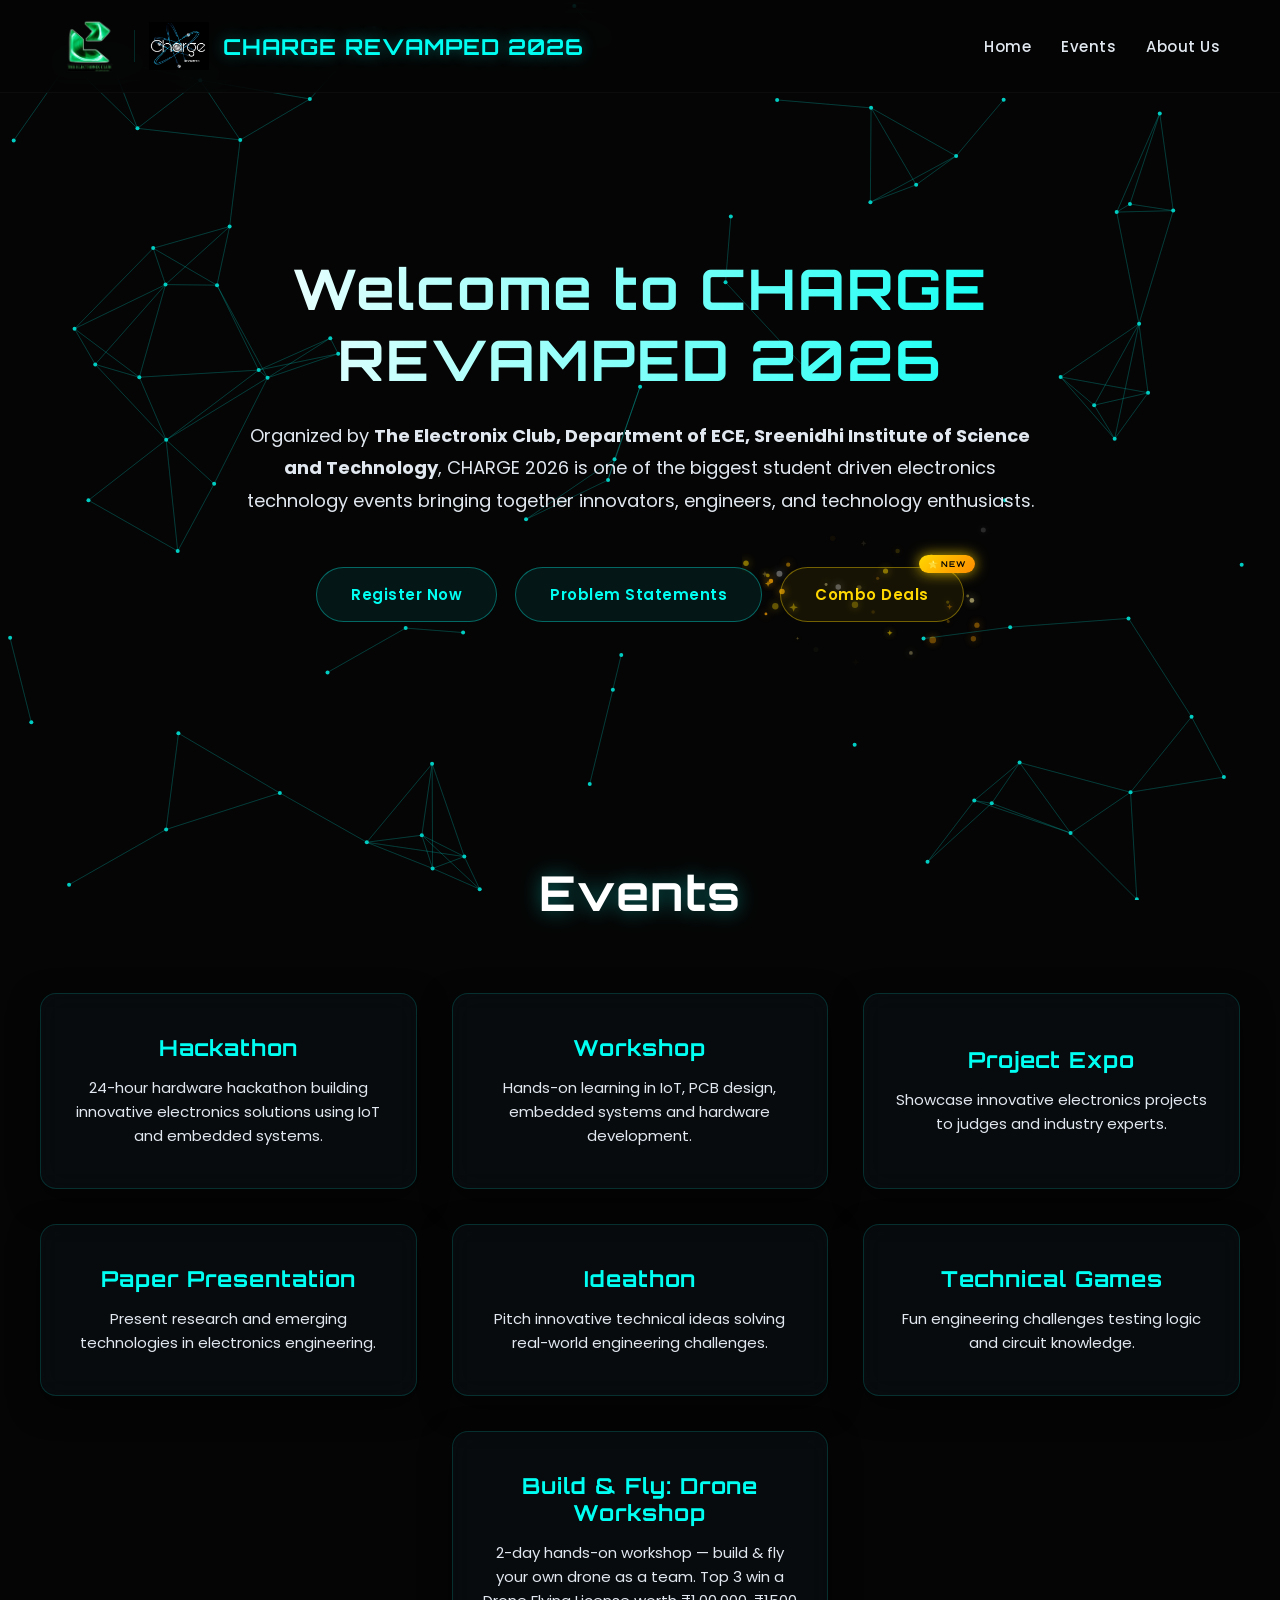
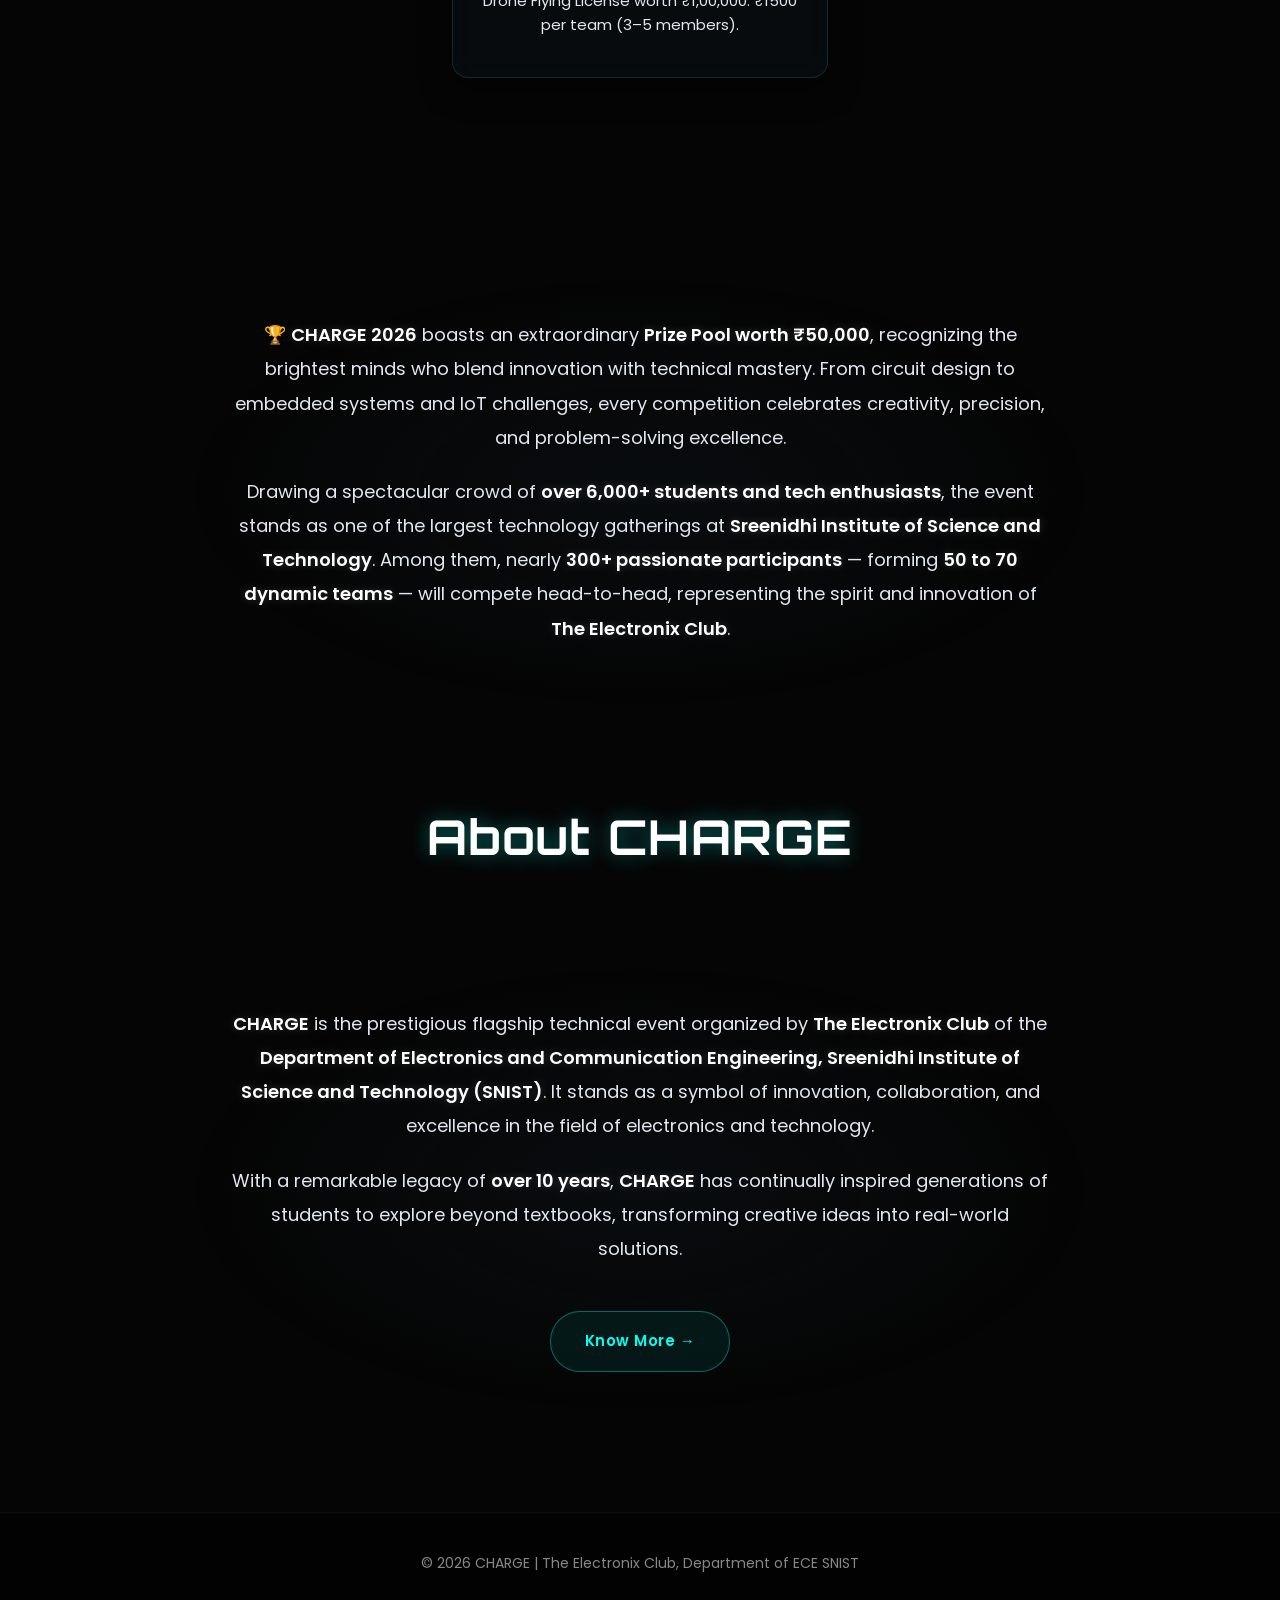
==== commit d30c006c: "Add files via upload" ====
--- a/index.html
+++ b/index.html
@@ -1,5 +1,6 @@
 <!DOCTYPE html>
 <html lang="en">
+
 <head>
   <meta charset="UTF-8">
   <meta name="viewport" content="width=device-width, initial-scale=1.0">
@@ -7,22 +8,24 @@
   <link href="https://fonts.googleapis.com/css2?family=Orbitron:wght@400;700&family=Poppins:wght@300;400;500&display=swap" rel="stylesheet">
 
   <style>
+    .logo-img { width: 60px; height: 60px; object-fit: contain; border-radius: 8px; }
+
     :root {
       --cyan: #00fff2;
-      --cyan-glow: rgba(0,255,242,0.4);
-      --cyan-subtle: rgba(0,255,242,0.1);
+      --cyan-glow: rgba(0, 255, 242, 0.4);
+      --cyan-subtle: rgba(0, 255, 242, 0.1);
       --blue: #38bdf8;
       --gold: #ffd700;
-      --gold-glow: rgba(255,215,0,0.45);
+      --gold-glow: rgba(255, 215, 0, 0.45);
       --bg-dark: #050505;
-      --glass-bg: rgba(10,15,20,0.6);
-      --glass-border: rgba(0,255,242,0.15);
+      --glass-bg: rgba(10, 15, 20, 0.6);
+      --glass-border: rgba(0, 255, 242, 0.15);
       --text-muted: #e2e8f0;
-      --easing: cubic-bezier(0.25,1,0.5,1);
-    }
-
-    * { margin:0; padding:0; box-sizing:border-box; }
-    html { scroll-behavior:smooth; }
+      --easing: cubic-bezier(0.25, 1, 0.5, 1);
+    }
+
+    * { margin: 0; padding: 0; box-sizing: border-box; }
+    html { scroll-behavior: smooth; }
 
     body {
       background: var(--bg-dark);
@@ -32,150 +35,61 @@
       -webkit-font-smoothing: antialiased;
     }
 
-    canvas#bg      { position:fixed; top:0; left:0; z-index:-1; opacity:0.8; }
-    canvas#glitter { position:fixed; top:0; left:0; z-index:999; pointer-events:none; }
-
-    /* \u2500\u2500 HEADER \u2500\u2500 */
+    canvas { position: fixed; top: 0; left: 0; z-index: -1; opacity: 0.8; }
+
     header {
-      display: grid;
-      grid-template-columns: 1fr auto 1fr;
+      display: flex;
+      justify-content: space-between;
       align-items: center;
-      padding: 14px 40px;
-      background: rgba(5,5,5,0.75);
+      padding: 16px 60px;
+      background: rgba(5,5,5,0.7);
       backdrop-filter: blur(16px);
-      border-bottom: 1px solid rgba(255,255,255,0.04);
+      border-bottom: 1px solid rgba(255,255,255,0.03);
+      flex-wrap: wrap;
       position: sticky;
-      top: 0; z-index: 200;
-      gap: 12px;
-    }
-
-    .header-left {
-      display: flex;
-      align-items: center;
-      gap: 10px;
-      justify-content: flex-start;
-    }
-
-    .logo-img { width:50px; height:50px; object-fit:contain; border-radius:8px; }
-    .logo-divider { width:1px; height:30px; background:rgba(0,255,242,0.15); flex-shrink:0; }
+      top: 0; z-index: 100;
+      gap: 16px;
+    }
+
+    .header-left { display: flex; align-items: center; gap: 14px; }
+    .logo-divider { width: 1px; height: 32px; background: rgba(0,255,242,0.15); flex-shrink: 0; }
 
     header h2 {
       font-family: 'Orbitron', sans-serif;
       color: var(--cyan);
-      font-size: 20px;
+      white-space: nowrap;
+      font-size: 22px;
       letter-spacing: 1px;
       text-shadow: 0 0 15px var(--cyan-glow);
-      text-align: center;
-      white-space: nowrap;
-    }
-
-    /* \u2500\u2500 NAV DROPDOWN (top-right) \u2500\u2500 */
-    .nav-dropdown {
-      position: relative;
-      display: flex;
-      justify-content: flex-end;
-    }
-
-    .nav-trigger {
-      display: flex;
-      align-items: center;
-      gap: 8px;
-      padding: 9px 18px;
-      border-radius: 24px;
-      background: rgba(0,255,242,0.06);
-      border: 1px solid rgba(0,255,242,0.25);
-      color: var(--cyan);
-      font-family: 'Poppins', sans-serif;
-      font-size: 14px;
-      font-weight: 500;
-      cursor: pointer;
-      transition: all 0.3s var(--easing);
-      user-select: none;
-      white-space: nowrap;
-    }
-
-    .nav-trigger:hover {
-      background: rgba(0,255,242,0.12);
-      border-color: rgba(0,255,242,0.5);
-      box-shadow: 0 0 18px rgba(0,255,242,0.2);
-    }
-
-    .nav-arrow {
-      font-size: 10px;
-      transition: transform 0.3s var(--easing);
-      display: inline-block;
-      opacity: 0.7;
-    }
-
-    .nav-trigger.open .nav-arrow { transform: rotate(180deg); }
-
-    /* Animated bars \u2192 X */
-    .nav-bars { display:flex; flex-direction:column; gap:4px; }
-    .nav-bars span {
-      display:block; width:18px; height:2px;
-      background:var(--cyan); border-radius:2px;
-      box-shadow:0 0 4px var(--cyan-glow);
-      transition: all 0.3s var(--easing);
-    }
-    .nav-trigger.open .nav-bars span:nth-child(1) { transform:translateY(6px) rotate(45deg); }
-    .nav-trigger.open .nav-bars span:nth-child(2) { opacity:0; }
-    .nav-trigger.open .nav-bars span:nth-child(3) { transform:translateY(-6px) rotate(-45deg); }
-
-    /* Dropdown panel */
-    .nav-menu {
-      position: absolute;
-      top: calc(100% + 10px);
-      right: 0;
-      min-width: 200px;
-      background: rgba(5,12,18,0.97);
-      backdrop-filter: blur(24px);
-      border: 1px solid rgba(0,255,242,0.18);
-      border-radius: 16px;
-      padding: 8px;
-      box-shadow: 0 20px 50px rgba(0,0,0,0.8), 0 0 30px rgba(0,255,242,0.06);
-      opacity: 0;
-      pointer-events: none;
-      transform: translateY(-6px);
-      transition: all 0.3s var(--easing);
-      z-index: 300;
-    }
-
-    .nav-menu.open {
-      opacity: 1;
-      pointer-events: all;
-      transform: translateY(0);
-    }
-
-    .nav-menu a {
-      display: flex;
-      align-items: center;
-      gap: 12px;
-      padding: 12px 16px;
-      border-radius: 10px;
+    }
+
+    nav { display: flex; flex-wrap: wrap; gap: 30px; }
+
+    nav a {
       text-decoration: none;
+      color: var(--text-muted);
       font-size: 15px;
       font-weight: 500;
-      color: var(--text-muted);
-      transition: all 0.25s var(--easing);
-      border: 1px solid transparent;
-    }
-
-    .nav-menu a:hover {
-      background: rgba(0,255,242,0.07);
-      border-color: rgba(0,255,242,0.15);
-      color: #fff;
-      padding-left: 20px;
-    }
-
-    .nav-icon { font-size:16px; }
-
-    .nav-menu-divider {
-      height:1px;
-      background: rgba(0,255,242,0.08);
-      margin: 6px 8px;
-    }
-
-    /* \u2500\u2500 HERO \u2500\u2500 */
+      letter-spacing: 0.5px;
+      transition: color 0.3s var(--easing);
+      position: relative;
+    }
+
+    nav a::after {
+      content: '';
+      position: absolute;
+      width: 0%; height: 2px;
+      bottom: -6px; left: 50%;
+      transform: translateX(-50%);
+      background: var(--cyan);
+      transition: width 0.3s var(--easing);
+      box-shadow: 0 0 10px var(--cyan);
+    }
+
+    nav a:hover { color: #fff; }
+    nav a:hover::after { width: 100%; }
+
+    /* HERO */
     .hero {
       text-align: center;
       padding: 160px 20px 100px;
@@ -204,7 +118,7 @@
       margin-right: auto;
     }
 
-    /* \u2500\u2500 3 HERO BUTTONS \u2500\u2500 */
+    /* BUTTON ROW */
     .btn-row {
       display: flex;
       gap: 18px;
@@ -231,27 +145,48 @@
       white-space: nowrap;
     }
 
-    .btn-register, .btn-problem {
+    /* ── Register Now — cyan glow (same palette) ── */
+    .btn-register {
       background: rgba(0,255,242,0.07);
       color: var(--cyan);
       border: 1px solid rgba(0,255,242,0.35);
       animation: pulse-cyan 3s ease-in-out infinite;
     }
 
-    @keyframes pulse-cyan {
-      0%,100% { box-shadow:0 0 18px rgba(0,255,242,0.22),0 0 40px rgba(0,255,242,0.08); }
-      50%      { box-shadow:0 0 32px rgba(0,255,242,0.48),0 0 72px rgba(0,255,242,0.18); }
-    }
-
-    .btn-register:hover, .btn-problem:hover {
+    .btn-register:hover {
       background: rgba(0,255,242,0.14);
       border-color: var(--cyan);
       transform: translateY(-3px);
-      box-shadow: 0 0 44px rgba(0,255,242,0.55),0 0 90px rgba(0,255,242,0.22);
+      box-shadow: 0 0 44px rgba(0,255,242,0.55), 0 0 90px rgba(0,255,242,0.22);
       animation: none;
     }
 
-    .btn-combos-wrap { position:relative; display:inline-flex; }
+    /* ── Problem Statements — cyan glow ── */
+    .btn-problem {
+      background: rgba(0,255,242,0.07);
+      color: var(--cyan);
+      border: 1px solid rgba(0,255,242,0.35);
+      animation: pulse-cyan 2.8s ease-in-out infinite;
+    }
+
+    @keyframes pulse-cyan {
+      0%,100% { box-shadow: 0 0 18px rgba(0,255,242,0.22), 0 0 40px rgba(0,255,242,0.08); }
+      50%      { box-shadow: 0 0 32px rgba(0,255,242,0.48), 0 0 72px rgba(0,255,242,0.18); }
+    }
+
+    .btn-problem:hover {
+      background: rgba(0,255,242,0.14);
+      border-color: var(--cyan);
+      transform: translateY(-3px);
+      box-shadow: 0 0 44px rgba(0,255,242,0.55), 0 0 90px rgba(0,255,242,0.22);
+      animation: none;
+    }
+
+    /* ── Combo Deals — gold glow + glitter canvas overlay ── */
+    .btn-combos-wrap {
+      position: relative;
+      display: inline-flex;
+    }
 
     .btn-combos {
       background: rgba(255,215,0,0.07);
@@ -263,33 +198,43 @@
       letter-spacing: 0.5px;
       padding: 15px 34px;
       border-radius: 30px;
-      position: relative; z-index:1;
+      position: relative;
+      z-index: 1;
       animation: pulse-gold 2.6s ease-in-out infinite;
       transition: all 0.4s var(--easing);
-      text-decoration: none;
-      display: inline-flex;
-      align-items: center;
-      justify-content: center;
-      white-space: nowrap;
     }
 
     @keyframes pulse-gold {
-      0%,100% { box-shadow:0 0 18px rgba(255,215,0,0.25),0 0 42px rgba(255,215,0,0.1); }
-      50%      { box-shadow:0 0 34px rgba(255,215,0,0.55),0 0 80px rgba(255,215,0,0.2); }
+      0%,100% { box-shadow: 0 0 18px rgba(255,215,0,0.25), 0 0 42px rgba(255,215,0,0.1); }
+      50%      { box-shadow: 0 0 34px rgba(255,215,0,0.55), 0 0 80px rgba(255,215,0,0.2); }
     }
 
     .btn-combos:hover {
       background: rgba(255,215,0,0.14);
       border-color: var(--gold);
       transform: translateY(-3px);
-      box-shadow: 0 0 50px rgba(255,215,0,0.6),0 0 100px rgba(255,215,0,0.25);
+      box-shadow: 0 0 50px rgba(255,215,0,0.6), 0 0 100px rgba(255,215,0,0.25);
       animation: none;
     }
 
+    /* glitter canvas sits on top, pointer-events off so clicks pass through */
+    #glitter-canvas {
+      position: absolute;
+      top: 50%;
+      left: 50%;
+      transform: translate(-50%, -50%);
+      width: 260px;
+      height: 140px;
+      pointer-events: none;
+      z-index: 2;
+    }
+
+    /* ★ NEW floating badge */
     .star-badge {
       position: absolute;
-      top:-12px; right:-10px;
-      background: linear-gradient(135deg,#ffd700,#ff8c00);
+      top: -13px;
+      right: -12px;
+      background: linear-gradient(135deg, #ffd700, #ff8c00);
       color: #050505;
       font-size: 8px;
       font-family: 'Orbitron', sans-serif;
@@ -299,144 +244,279 @@
       border-radius: 20px;
       box-shadow: 0 0 14px rgba(255,215,0,0.8);
       animation: badge-pop 1.8s ease-in-out infinite;
-      z-index: 2; white-space: nowrap;
+      z-index: 3;
+      white-space: nowrap;
     }
 
     @keyframes badge-pop {
-      0%,100% { box-shadow:0 0 10px rgba(255,215,0,0.7); }
-      50%      { box-shadow:0 0 24px rgba(255,215,0,1); }
-    }
-
-    /* \u2500\u2500 EVENTS \u2500\u2500 */
-    #events { padding:100px 40px; }
+      0%,100% { transform: scale(1);    box-shadow: 0 0 10px rgba(255,215,0,0.7); }
+      50%      { transform: scale(1.14); box-shadow: 0 0 24px rgba(255,215,0,1);   }
+    }
+
+    /* EVENTS */
+    #events { padding: 100px 40px; }
 
     .section-title {
-      text-align:center; font-size:48px;
-      font-family:'Orbitron',sans-serif;
-      margin-bottom:70px; color:#fff;
-      text-shadow:0 0 20px var(--cyan-glow);
-      letter-spacing:1.5px;
+      text-align: center;
+      font-size: 48px;
+      font-family: 'Orbitron', sans-serif;
+      margin-bottom: 70px;
+      color: #ffffff;
+      text-shadow: 0 0 20px var(--cyan-glow);
+      letter-spacing: 1.5px;
     }
 
     .event-grid {
-      display:grid; grid-template-columns:repeat(3,1fr);
-      gap:35px; max-width:1200px; margin:auto;
-    }
-
-    .event-card:last-child:nth-child(3n+1) { grid-column:2/3; }
+      display: grid;
+      grid-template-columns: repeat(3, 1fr);
+      gap: 35px;
+      max-width: 1200px;
+      margin: auto;
+    }
+
+    .event-card:last-child:nth-child(3n+1) { grid-column: 2/3; }
 
     .event-card {
-      background:var(--glass-bg); backdrop-filter:blur(12px);
-      border:1px solid var(--glass-border); border-radius:16px;
-      padding:40px 30px; text-align:center; position:relative;
-      cursor:pointer; transition:all 0.5s var(--easing);
-      box-shadow:0 10px 30px rgba(0,0,0,0.5);
-      text-decoration:none; color:white;
-      display:flex; flex-direction:column; justify-content:center; overflow:hidden;
+      background: var(--glass-bg);
+      backdrop-filter: blur(12px);
+      border: 1px solid var(--glass-border);
+      border-radius: 16px;
+      padding: 40px 30px;
+      text-align: center;
+      position: relative;
+      cursor: pointer;
+      transition: all 0.5s var(--easing);
+      box-shadow: 0 10px 30px rgba(0,0,0,0.5);
+      text-decoration: none;
+      color: white;
+      display: flex;
+      flex-direction: column;
+      justify-content: center;
+      overflow: hidden;
     }
 
     .event-card::before {
-      content:""; position:absolute; inset:0;
-      background:radial-gradient(circle at center,rgba(0,255,242,0.1) 0%,transparent 70%);
-      opacity:0; transition:opacity 0.5s var(--easing); pointer-events:none;
+      content: "";
+      position: absolute;
+      inset: 0;
+      background: radial-gradient(circle at center, rgba(0,255,242,0.1) 0%, transparent 70%);
+      opacity: 0;
+      transition: opacity 0.5s var(--easing);
+      pointer-events: none;
     }
 
     .event-card:hover {
-      transform:translateY(-8px) scale(1.02);
-      box-shadow:0 20px 40px rgba(0,0,0,0.6),0 0 40px rgba(0,255,242,0.15);
-      border-color:rgba(0,255,242,0.4);
-    }
-    .event-card:hover::before { opacity:1; }
+      transform: translateY(-8px) scale(1.02);
+      box-shadow: 0 20px 40px rgba(0,0,0,0.6), 0 0 40px rgba(0,255,242,0.15);
+      border-color: rgba(0,255,242,0.4);
+    }
+
+    .event-card:hover::before { opacity: 1; }
 
     .event-card h3 {
-      font-family:'Orbitron',sans-serif; font-size:22px;
-      margin-bottom:15px; color:var(--cyan);
-      position:relative; z-index:1; letter-spacing:1px;
-    }
-
-    .event-preview { font-size:15px; line-height:1.6; color:var(--text-muted); position:relative; z-index:1; }
+      font-family: 'Orbitron', sans-serif;
+      font-size: 22px;
+      margin-bottom: 15px;
+      color: var(--cyan);
+      position: relative;
+      z-index: 1;
+      letter-spacing: 1px;
+    }
+
+    .event-preview {
+      font-size: 15px;
+      line-height: 1.6;
+      color: var(--text-muted);
+      position: relative;
+      z-index: 1;
+    }
 
     .info {
-      text-align:center; max-width:900px; margin:100px auto;
-      font-size:18px; line-height:1.9; color:var(--text-muted);
-      background:radial-gradient(ellipse at center,rgba(15,23,30,0.4) 0%,transparent 70%);
-      padding:40px; border-radius:20px;
-    }
-
-    .info strong { color:#fff; font-weight:600; text-shadow:0 0 10px rgba(255,255,255,0.2); }
-    .info p { margin-bottom:20px; }
+      text-align: center;
+      max-width: 900px;
+      margin: 100px auto;
+      font-size: 18px;
+      line-height: 1.9;
+      color: var(--text-muted);
+      background: radial-gradient(ellipse at center, rgba(15,23,30,0.4) 0%, transparent 70%);
+      padding: 40px;
+      border-radius: 20px;
+    }
+
+    .info strong { color: #fff; font-weight: 600; text-shadow: 0 0 10px rgba(255,255,255,0.2); }
+    .info p { margin-bottom: 20px; }
 
     footer {
-      text-align:center; padding:40px 20px;
-      border-top:1px solid rgba(255,255,255,0.05);
-      margin-top:60px; color:#888; font-size:14px;
-      background:rgba(0,0,0,0.5);
-    }
-
-    /* \u2500\u2500 RESPONSIVE \u2500\u2500 */
+      text-align: center;
+      padding: 40px 20px;
+      border-top: 1px solid rgba(255,255,255,0.05);
+      margin-top: 60px;
+      color: #888;
+      font-size: 14px;
+      background: rgba(0,0,0,0.5);
+    }
+
     @media(max-width:1024px) {
-      .event-grid { gap:25px; padding:0 20px; }
-      .event-card { padding:30px 20px; }
+      .event-grid { gap: 25px; padding: 0 20px; }
+      .event-card { padding: 30px 20px; }
     }
 
     @media(max-width:900px) {
-      .event-grid { grid-template-columns:repeat(2,1fr); }
-      .event-card:last-child:nth-child(3n+1) { grid-column:auto; }
-      .hero h1 { font-size:42px; }
-    }
+      .event-grid { grid-template-columns: repeat(2, 1fr); }
+      .event-card:last-child:nth-child(3n+1) { grid-column: auto; }
+      .hero h1 { font-size: 42px; }
+    }
+
+    /* ── HAMBURGER MENU ── */
+    .hamburger {
+      display: none;
+      flex-direction: column;
+      gap: 5px;
+      cursor: pointer;
+      padding: 6px;
+      z-index: 200;
+      background: none;
+      border: none;
+    }
+
+    .hamburger span {
+      display: block;
+      width: 26px;
+      height: 2px;
+      background: var(--cyan);
+      border-radius: 2px;
+      transition: all 0.35s var(--easing);
+      box-shadow: 0 0 6px var(--cyan-glow);
+    }
+
+    .hamburger.open span:nth-child(1) { transform: translateY(7px) rotate(45deg); }
+    .hamburger.open span:nth-child(2) { opacity: 0; transform: scaleX(0); }
+    .hamburger.open span:nth-child(3) { transform: translateY(-7px) rotate(-45deg); }
+
+    /* Mobile nav drawer */
+    .mobile-nav {
+      display: none;
+      position: fixed;
+      top: 0; left: 0;
+      width: 100%; height: 100%;
+      background: rgba(3, 6, 12, 0.97);
+      backdrop-filter: blur(20px);
+      z-index: 150;
+      flex-direction: column;
+      align-items: center;
+      justify-content: center;
+      gap: 36px;
+      opacity: 0;
+      pointer-events: none;
+      transition: opacity 0.35s var(--easing);
+    }
+
+    .mobile-nav.open {
+      display: flex;
+      opacity: 1;
+      pointer-events: all;
+    }
+
+    .mobile-nav a {
+      font-family: 'Orbitron', sans-serif;
+      font-size: 26px;
+      color: var(--text-muted);
+      text-decoration: none;
+      letter-spacing: 2px;
+      transition: color 0.3s var(--easing), text-shadow 0.3s var(--easing);
+    }
+
+    .mobile-nav a:hover {
+      color: var(--cyan);
+      text-shadow: 0 0 20px var(--cyan-glow);
+    }
+
+    .mobile-nav-close {
+      position: absolute;
+      top: 20px; right: 24px;
+      font-size: 36px;
+      color: var(--text-muted);
+      cursor: pointer;
+      line-height: 1;
+      transition: color 0.3s;
+    }
+
+    .mobile-nav-close:hover { color: var(--cyan); }
 
     @media(max-width:600px) {
-      header { padding:12px 14px; gap:6px; }
-      header h2 { font-size:14px; letter-spacing:0.2px; }
-      .logo-img { width:36px; height:36px; }
-      .header-left { gap:6px; }
-      .logo-divider { height:24px; }
-      .nav-trigger { padding:8px 12px; font-size:13px; gap:6px; }
-
+      header { padding: 12px 16px; }
+      header h2 { font-size: 15px; }
+      nav { display: none; }
+      .hamburger { display: flex; }
+
+      /* Button row: stack vertically, all same width */
       .btn-row {
-        flex-direction:column; align-items:stretch;
-        gap:14px; width:100%; max-width:320px;
-        margin-left:auto; margin-right:auto;
+        flex-direction: column;
+        align-items: stretch;
+        gap: 14px;
+        width: 100%;
+        max-width: 340px;
+        margin-left: auto;
+        margin-right: auto;
       }
-      .btn, .btn-combos { width:100%; justify-content:center; padding:14px 20px; }
-      .btn-combos-wrap { width:100%; }
-
-      .event-grid { grid-template-columns:1fr; gap:16px; }
-      #events { padding:60px 16px; }
-      .hero { padding:80px 16px 50px; }
-      .hero h1 { font-size:30px; letter-spacing:1px; }
-      .hero p { font-size:15px; }
-      .section-title { font-size:30px; margin-bottom:40px; }
-      .info { margin:40px auto; padding:24px 16px; font-size:15px; }
+
+      .btn {
+        width: 100%;
+        justify-content: center;
+      }
+
+      .btn-combos-wrap {
+        width: 100%;
+        display: flex;
+        justify-content: stretch;
+      }
+
+      .btn-combos {
+        width: 100%;
+        justify-content: center;
+      }
+
+      #glitter-canvas {
+        width: 100%;
+        height: 140px;
+      }
+
+      .event-grid { grid-template-columns: 1fr; gap: 20px; }
+      .hero { padding: 100px 20px 60px; }
+      .hero h1 { font-size: 32px; letter-spacing: 1px; }
+      .hero p { font-size: 15px; }
+      .section-title { font-size: 32px; }
+      .info { margin: 60px auto; padding: 28px 20px; font-size: 16px; }
     }
   </style>
 </head>
 
 <body>
   <canvas id="bg"></canvas>
-  <canvas id="glitter"></canvas>
+
+  <!-- Mobile nav drawer -->
+  <div class="mobile-nav" id="mobileNav">
+    <span class="mobile-nav-close" onclick="closeMenu()">&times;</span>
+    <a href="#home"     onclick="closeMenu()">Home</a>
+    <a href="#events"   onclick="closeMenu()">Events</a>
+    <a href="about.html" onclick="closeMenu()">About Us</a>
+  </div>
 
   <header>
     <div class="header-left">
       <img src="TEC_logo-removebg-preview.png" class="logo-img">
       <div class="logo-divider"></div>
       <img src="charge revamped logo.jpg.jpeg" class="logo-img">
+      <h2>CHARGE REVAMPED 2026</h2>
     </div>
-
-    <h2>\u26a1 CHARGE REVAMPED 2026</h2>
-
-    <div class="nav-dropdown">
-      <div class="nav-trigger" id="navTrigger" onclick="toggleNav()">
-        <div class="nav-bars"><span></span><span></span><span></span></div>
-        Menu <span class="nav-arrow">\u25bc</span>
-      </div>
-      <div class="nav-menu" id="navMenu">
-        <a href="#home"       onclick="closeNav()"><span class="nav-icon">\ud83c\udfe0</span> Home</a>
-        <a href="#events"     onclick="closeNav()"><span class="nav-icon">\u26a1</span> Events</a>
-        <div class="nav-menu-divider"></div>
-        <a href="about.html"  onclick="closeNav()"><span class="nav-icon">\u2139\ufe0f</span> About Us</a>
-      </div>
-    </div>
+    <nav>
+      <a href="#home">Home</a>
+      <a href="#events">Events</a>
+      <a href="about.html">About Us</a>
+    </nav>
+    <button class="hamburger" id="hamburger" onclick="toggleMenu()" aria-label="Menu">
+      <span></span><span></span><span></span>
+    </button>
   </header>
 
   <section id="home" class="hero">
@@ -446,12 +526,14 @@
       CHARGE 2026 is one of the biggest student driven electronics technology events bringing together innovators,
       engineers, and technology enthusiasts.
     </p>
+
     <div class="btn-row">
       <a href="register.html" class="btn btn-register">Register Now</a>
       <a href="problem_statements.pdf" target="_blank" class="btn btn-problem">Problem Statements</a>
       <div class="btn-combos-wrap">
+        <canvas id="glitter-canvas"></canvas>
         <a href="combos.html" class="btn btn-combos">
-          <span class="star-badge">\u2b50 NEW</span>
+          <span class="star-badge">⭐ NEW</span>
           Combo Deals
         </a>
       </div>
@@ -461,10 +543,193 @@
   <section id="events">
     <h2 class="section-title">Events</h2>
     <div class="event-grid">
-      <a href="hackathon.html" class="event-card"><h3>Hackathon</h3><div class="event-preview">24-hour hardware hackathon building innovative electronics solutions using IoT and embedded systems.</div></a>
-      <a href="workshop.html" class="event-card"><h3>Workshop</h3><div class="event-preview">Hands-on learning in IoT, PCB design, embedded systems and hardware development.</div></a>
-      <a href="expo.html" class="event-card"><h3>Project Expo</h3><div class="event-preview">Showcase innovative electronics projects to judges and industry experts.</div></a>
-      <a href="paper.html" class="event-card"><h3>Paper Presentation</h3><div class="event-preview">Present research and emerging technologies in electronics engineering.</div></a>
-      <a href="ideathon.html" class="event-card"><h3>Ideathon</h3><div class="event-preview">Pitch innovative technical ideas solving real-world engineering challenges.</div></a>
-      <a href="technical-games.html" class="event-card"><h3>Technical Games</h3><div class="event-preview">Fun engineering challenges testing logic and circuit knowledge.</div></a>
-      <a href="drone-workshop.html" class="event-card"><h3>Build & Fly: Drone Workshop</h3><div class="event-preview">2-day hands-on workshop \u2014 build & fly your own drone as a team. Top
+      <a href="hackathon.html" class="event-card">
+        <h3>Hackathon</h3>
+        <div class="event-preview">24-hour hardware hackathon building innovative electronics solutions using IoT and embedded systems.</div>
+      </a>
+      <a href="workshop.html" class="event-card">
+        <h3>Workshop</h3>
+        <div class="event-preview">Hands-on learning in IoT, PCB design, embedded systems and hardware development.</div>
+      </a>
+      <a href="expo.html" class="event-card">
+        <h3>Project Expo</h3>
+        <div class="event-preview">Showcase innovative electronics projects to judges and industry experts.</div>
+      </a>
+      <a href="paper.html" class="event-card">
+        <h3>Paper Presentation</h3>
+        <div class="event-preview">Present research and emerging technologies in electronics engineering.</div>
+      </a>
+      <a href="ideathon.html" class="event-card">
+        <h3>Ideathon</h3>
+        <div class="event-preview">Pitch innovative technical ideas solving real-world engineering challenges.</div>
+      </a>
+      <a href="technical-games.html" class="event-card">
+        <h3>Technical Games</h3>
+        <div class="event-preview">Fun engineering challenges testing logic and circuit knowledge.</div>
+      </a>
+      <a href="drone-workshop.html" class="event-card">
+        <h3>Build & Fly: Drone Workshop</h3>
+        <div class="event-preview">2-day hands-on workshop — build & fly your own drone as a team. Top 3 win a Drone Flying License worth ₹1,00,000. ₹1500 per team (3–5 members).</div>
+      </a>
+    </div>
+  </section>
+
+  <section class="info">
+    <p>
+      🏆 <strong>CHARGE 2026</strong> boasts an extraordinary <strong>Prize Pool worth ₹50,000</strong>, recognizing the
+      brightest minds who blend innovation with technical mastery. From circuit design to embedded systems and IoT
+      challenges, every competition celebrates creativity, precision, and problem-solving excellence.
+    </p>
+    <p>
+      Drawing a spectacular crowd of <strong>over 6,000+ students and tech enthusiasts</strong>, the event stands as one
+      of the largest technology gatherings at <strong>Sreenidhi Institute of Science and Technology</strong>. Among
+      them, nearly <strong>300+ passionate participants</strong> — forming <strong>50 to 70 dynamic teams</strong> —
+      will compete head-to-head, representing the spirit and innovation of <strong>The Electronix Club</strong>.
+    </p>
+  </section>
+
+  <section id="about">
+    <h2 class="section-title">About CHARGE</h2>
+    <div class="info">
+      <p><strong>CHARGE</strong> is the prestigious flagship technical event organized by <strong>The Electronix Club</strong> of the <strong>Department of Electronics and Communication Engineering, Sreenidhi Institute of Science and Technology (SNIST)</strong>. It stands as a symbol of innovation, collaboration, and excellence in the field of electronics and technology.</p>
+      <p>With a remarkable legacy of <strong>over 10 years</strong>, <strong>CHARGE</strong> has continually inspired generations of students to explore beyond textbooks, transforming creative ideas into real-world solutions.</p>
+      <a href="about.html" class="btn btn-register" style="margin-top:25px;">Know More →</a>
+    </div>
+  </section>
+
+  <footer>© 2026 CHARGE | The Electronix Club, Department of ECE SNIST</footer>
+
+  <script>
+    const canvas = document.getElementById("bg")
+    const ctx = canvas.getContext("2d")
+    canvas.width = window.innerWidth
+    canvas.height = window.innerHeight
+    let particles = []
+    let particleCount = window.innerWidth < 600 ? 30 : window.innerWidth < 1024 ? 50 : 80
+    for (let i = 0; i < particleCount; i++) {
+      particles.push({ x: Math.random() * canvas.width, y: Math.random() * canvas.height, vx: (Math.random() - 0.5) * 0.5, vy: (Math.random() - 0.5) * 0.5 })
+    }
+    function animate() {
+      ctx.clearRect(0, 0, canvas.width, canvas.height)
+      particles.forEach(p => {
+        p.x += p.vx; p.y += p.vy
+        if (p.x < 0 || p.x > canvas.width) p.vx *= -1
+        if (p.y < 0 || p.y > canvas.height) p.vy *= -1
+        ctx.beginPath()
+        ctx.arc(p.x, p.y, 2, 0, Math.PI * 2)
+        ctx.fillStyle = "#00fff2"
+        ctx.fill()
+        particles.forEach(p2 => {
+          let dist = Math.hypot(p.x - p2.x, p.y - p2.y)
+          if (dist < 120) {
+            ctx.beginPath(); ctx.moveTo(p.x, p.y); ctx.lineTo(p2.x, p2.y)
+            ctx.strokeStyle = "rgba(0,255,242,0.15)"; ctx.stroke()
+          }
+        })
+      })
+      requestAnimationFrame(animate)
+    }
+    animate()
+    if (window.history && window.history.replaceState) {
+      window.history.replaceState(null, null, window.location.href)
+    }
+
+    /* Hamburger menu */
+    function toggleMenu() {
+      const nav = document.getElementById('mobileNav');
+      const ham = document.getElementById('hamburger');
+      nav.classList.toggle('open');
+      ham.classList.toggle('open');
+    }
+    function closeMenu() {
+      document.getElementById('mobileNav').classList.remove('open');
+      document.getElementById('hamburger').classList.remove('open');
+    }
+
+    /* ── GLITTER around Combo button ── */
+    const gc = document.getElementById('glitter-canvas');
+    const gx = gc.getContext('2d');
+    gc.width = 260; gc.height = 140;
+
+    const goldColors = ['#ffd700','#ffe566','#ffb300','#fff0a0','#ffa500','#ffffff'];
+    let sparks = [];
+
+    function makeSpark() {
+      // origin: random point along the button perimeter area
+      const edge = Math.random();
+      let x, y;
+      if (edge < 0.25)      { x = 30 + Math.random()*200; y = 42 + (Math.random()-0.5)*8; }   // top edge
+      else if (edge < 0.5)  { x = 30 + Math.random()*200; y = 98 + (Math.random()-0.5)*8; }   // bottom edge
+      else if (edge < 0.75) { x = 30  + (Math.random()-0.5)*8; y = 42 + Math.random()*56; }   // left edge
+      else                   { x = 230 + (Math.random()-0.5)*8; y = 42 + Math.random()*56; }   // right edge
+
+      const angle = Math.random() * Math.PI * 2;
+      const speed = 0.6 + Math.random() * 1.6;
+      sparks.push({
+        x, y,
+        vx: Math.cos(angle) * speed,
+        vy: Math.sin(angle) * speed,
+        life: 1,
+        decay: 0.012 + Math.random() * 0.018,
+        size: 1.2 + Math.random() * 2.2,
+        color: goldColors[Math.floor(Math.random() * goldColors.length)],
+        twinkle: Math.random() * Math.PI * 2,
+        shape: Math.random() < 0.4 ? 'star' : 'circle'
+      });
+    }
+
+    function drawStar(ctx, x, y, r, color, alpha) {
+      ctx.save();
+      ctx.globalAlpha = alpha;
+      ctx.fillStyle = color;
+      ctx.shadowColor = color;
+      ctx.shadowBlur = 6;
+      ctx.beginPath();
+      for (let i = 0; i < 4; i++) {
+        const a = (i / 4) * Math.PI * 2;
+        const ra = a + Math.PI / 4;
+        ctx.lineTo(x + Math.cos(a) * r, y + Math.sin(a) * r);
+        ctx.lineTo(x + Math.cos(ra) * r * 0.4, y + Math.sin(ra) * r * 0.4);
+      }
+      ctx.closePath();
+      ctx.fill();
+      ctx.restore();
+    }
+
+    function animateGlitter() {
+      gx.clearRect(0, 0, gc.width, gc.height);
+
+      // spawn ~2 sparks per frame
+      if (Math.random() < 0.7) makeSpark();
+      if (Math.random() < 0.5) makeSpark();
+
+      sparks.forEach(s => {
+        s.x += s.vx;
+        s.y += s.vy;
+        s.vy += 0.012; // tiny gravity
+        s.life -= s.decay;
+        s.twinkle += 0.18;
+        const alpha = Math.max(0, s.life) * (0.75 + 0.25 * Math.sin(s.twinkle));
+
+        if (s.shape === 'star') {
+          drawStar(gx, s.x, s.y, s.size * 1.3, s.color, alpha);
+        } else {
+          gx.save();
+          gx.globalAlpha = alpha;
+          gx.fillStyle = s.color;
+          gx.shadowColor = s.color;
+          gx.shadowBlur = 8;
+          gx.beginPath();
+          gx.arc(s.x, s.y, s.size, 0, Math.PI * 2);
+          gx.fill();
+          gx.restore();
+        }
+      });
+
+      sparks = sparks.filter(s => s.life > 0);
+      requestAnimationFrame(animateGlitter);
+    }
+    animateGlitter();
+  </script>
+</body>
+</html>
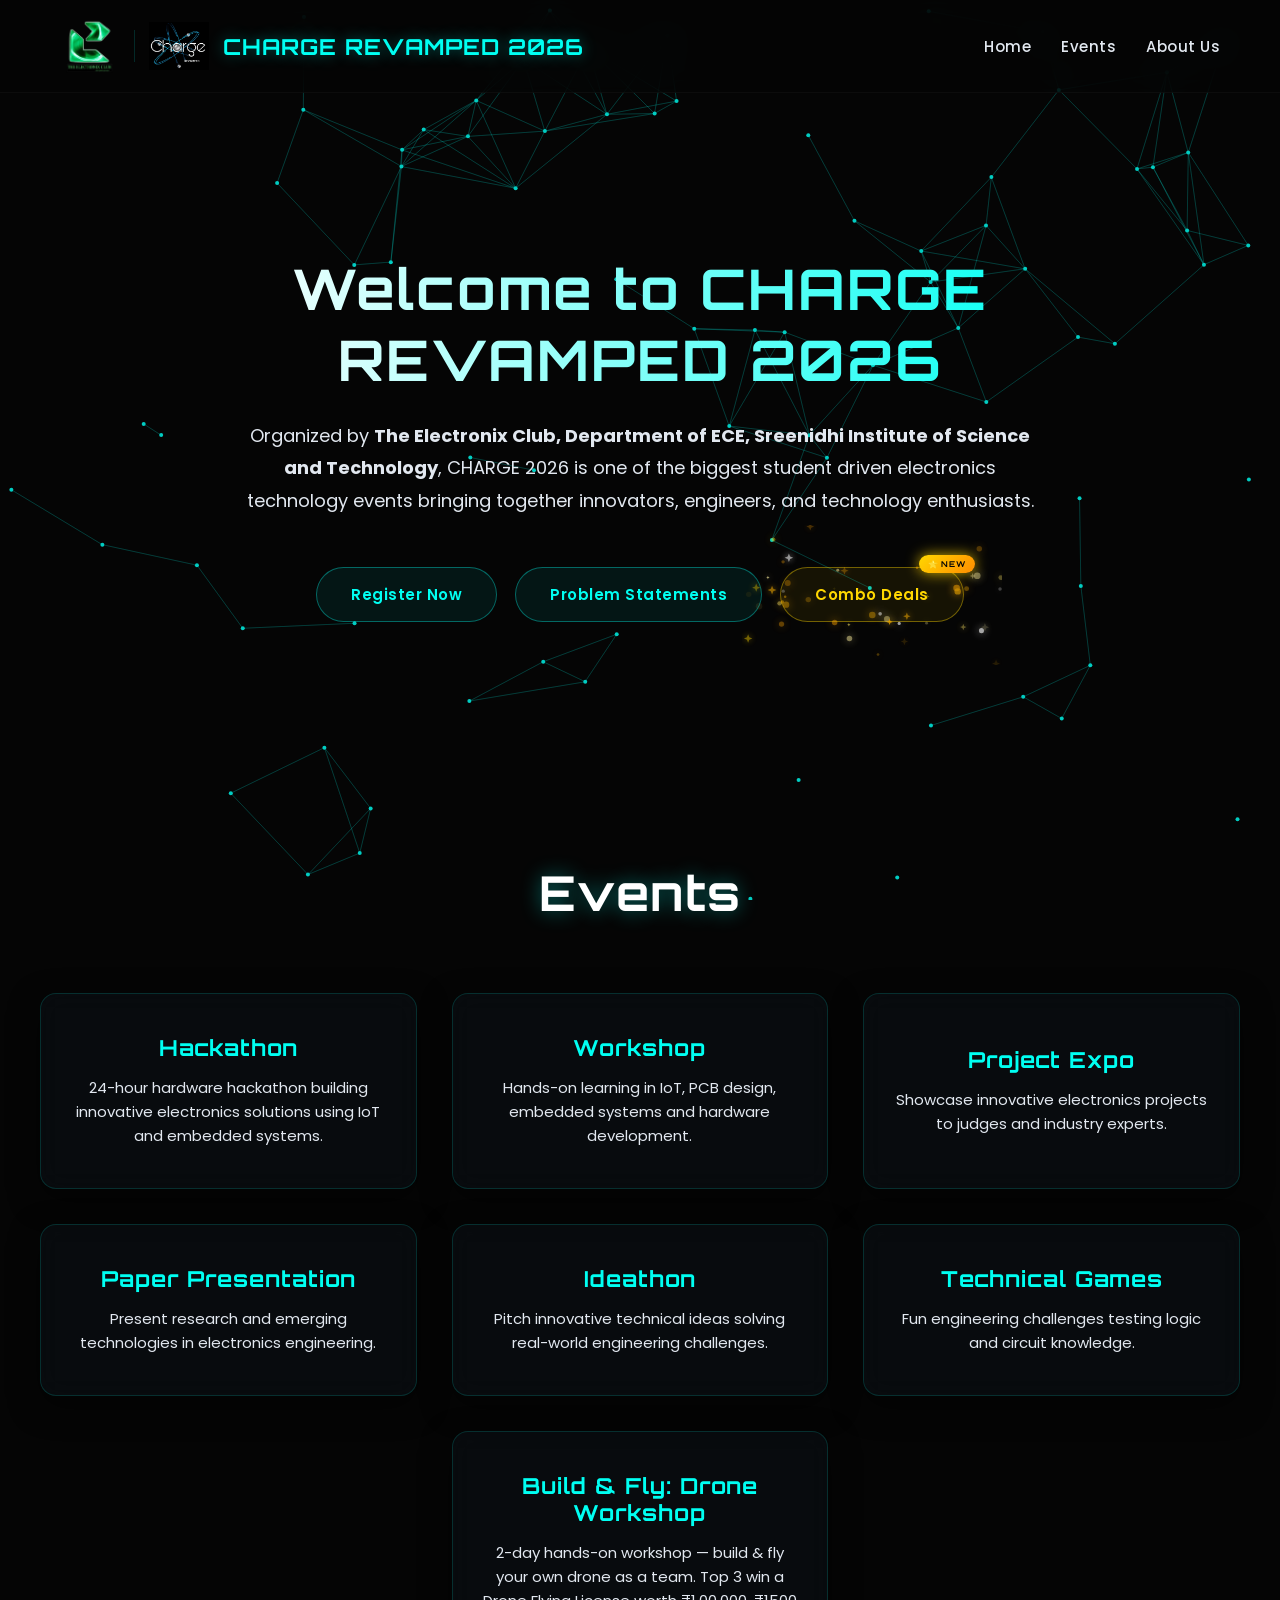
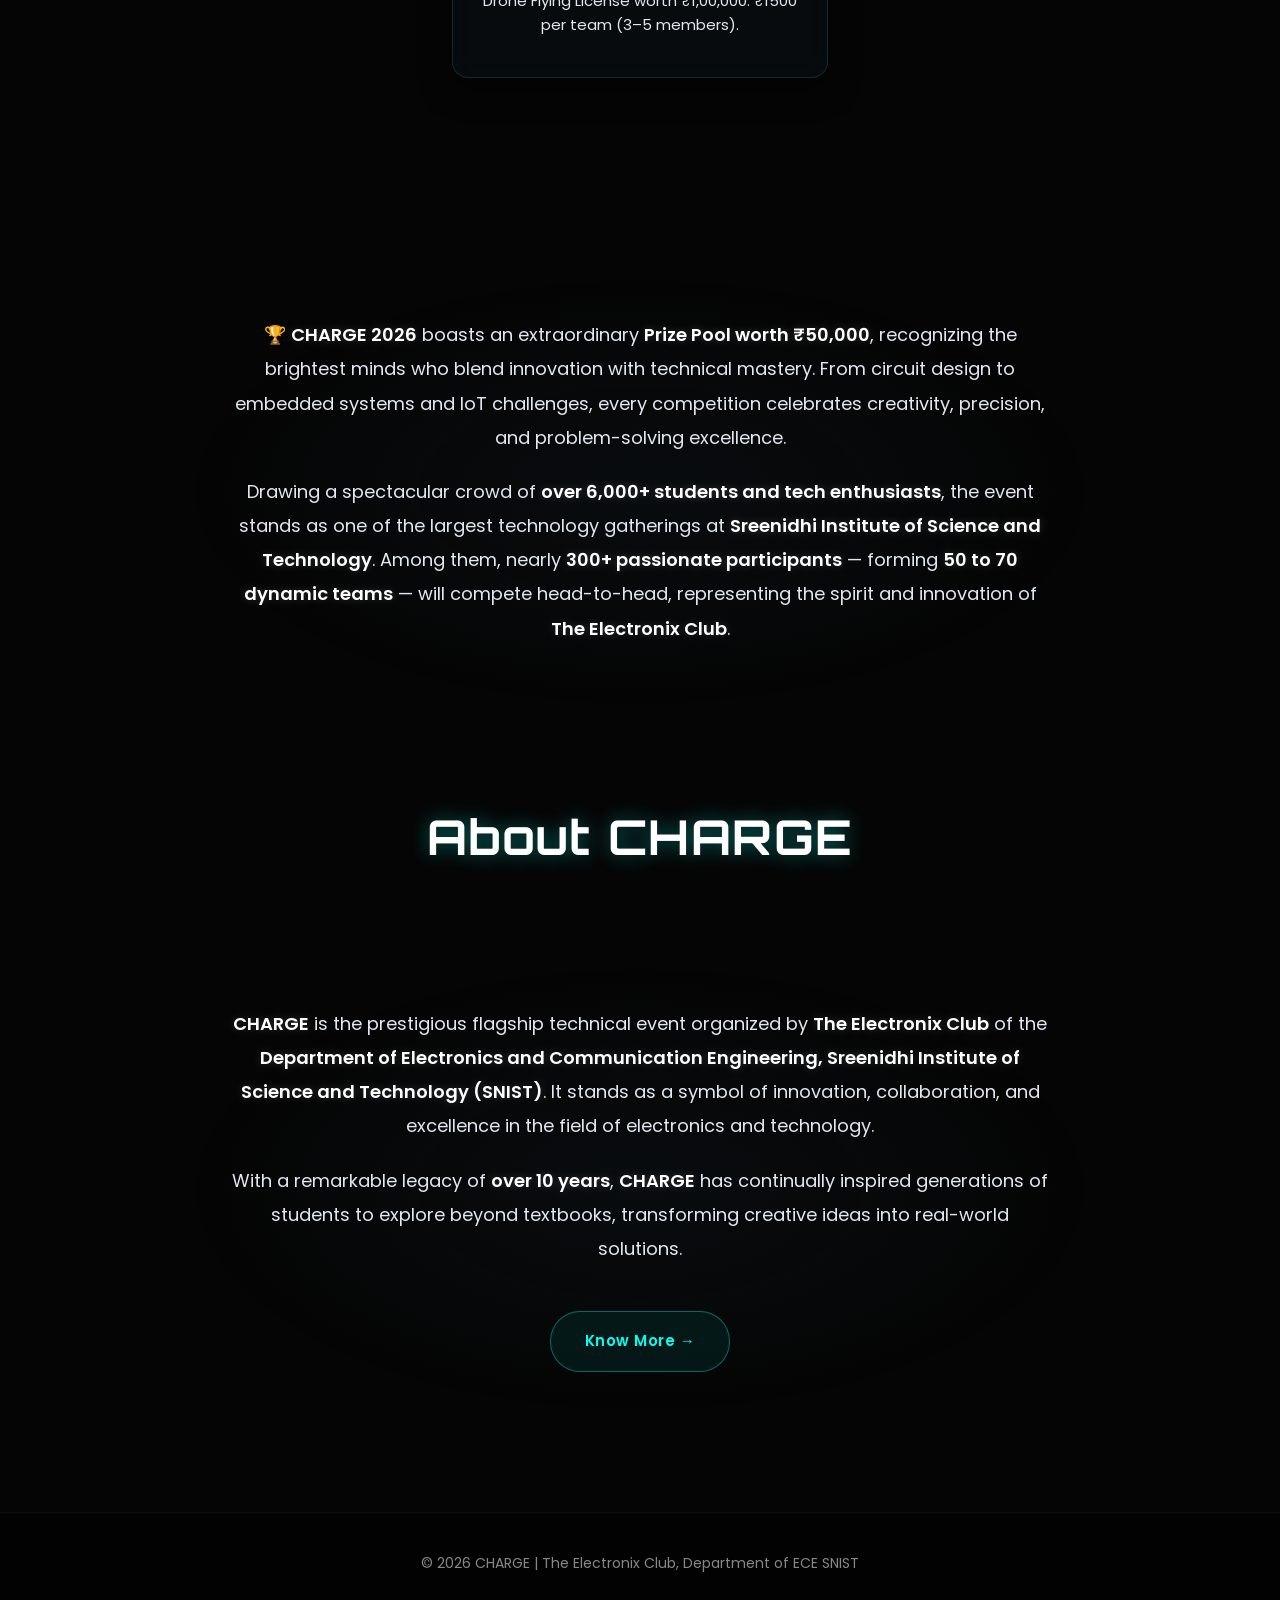
==== commit 6311e1aa: "Update index.html" ====
--- a/index.html
+++ b/index.html
@@ -529,7 +529,7 @@
 
     <div class="btn-row">
       <a href="register.html" class="btn btn-register">Register Now</a>
-      <a href="problem_statements.pdf" target="_blank" class="btn btn-problem">Problem Statements</a>
+     <a href="problem-statements.html" class="btn btn-problem">Problem Statements</a>
       <div class="btn-combos-wrap">
         <canvas id="glitter-canvas"></canvas>
         <a href="combos.html" class="btn btn-combos">
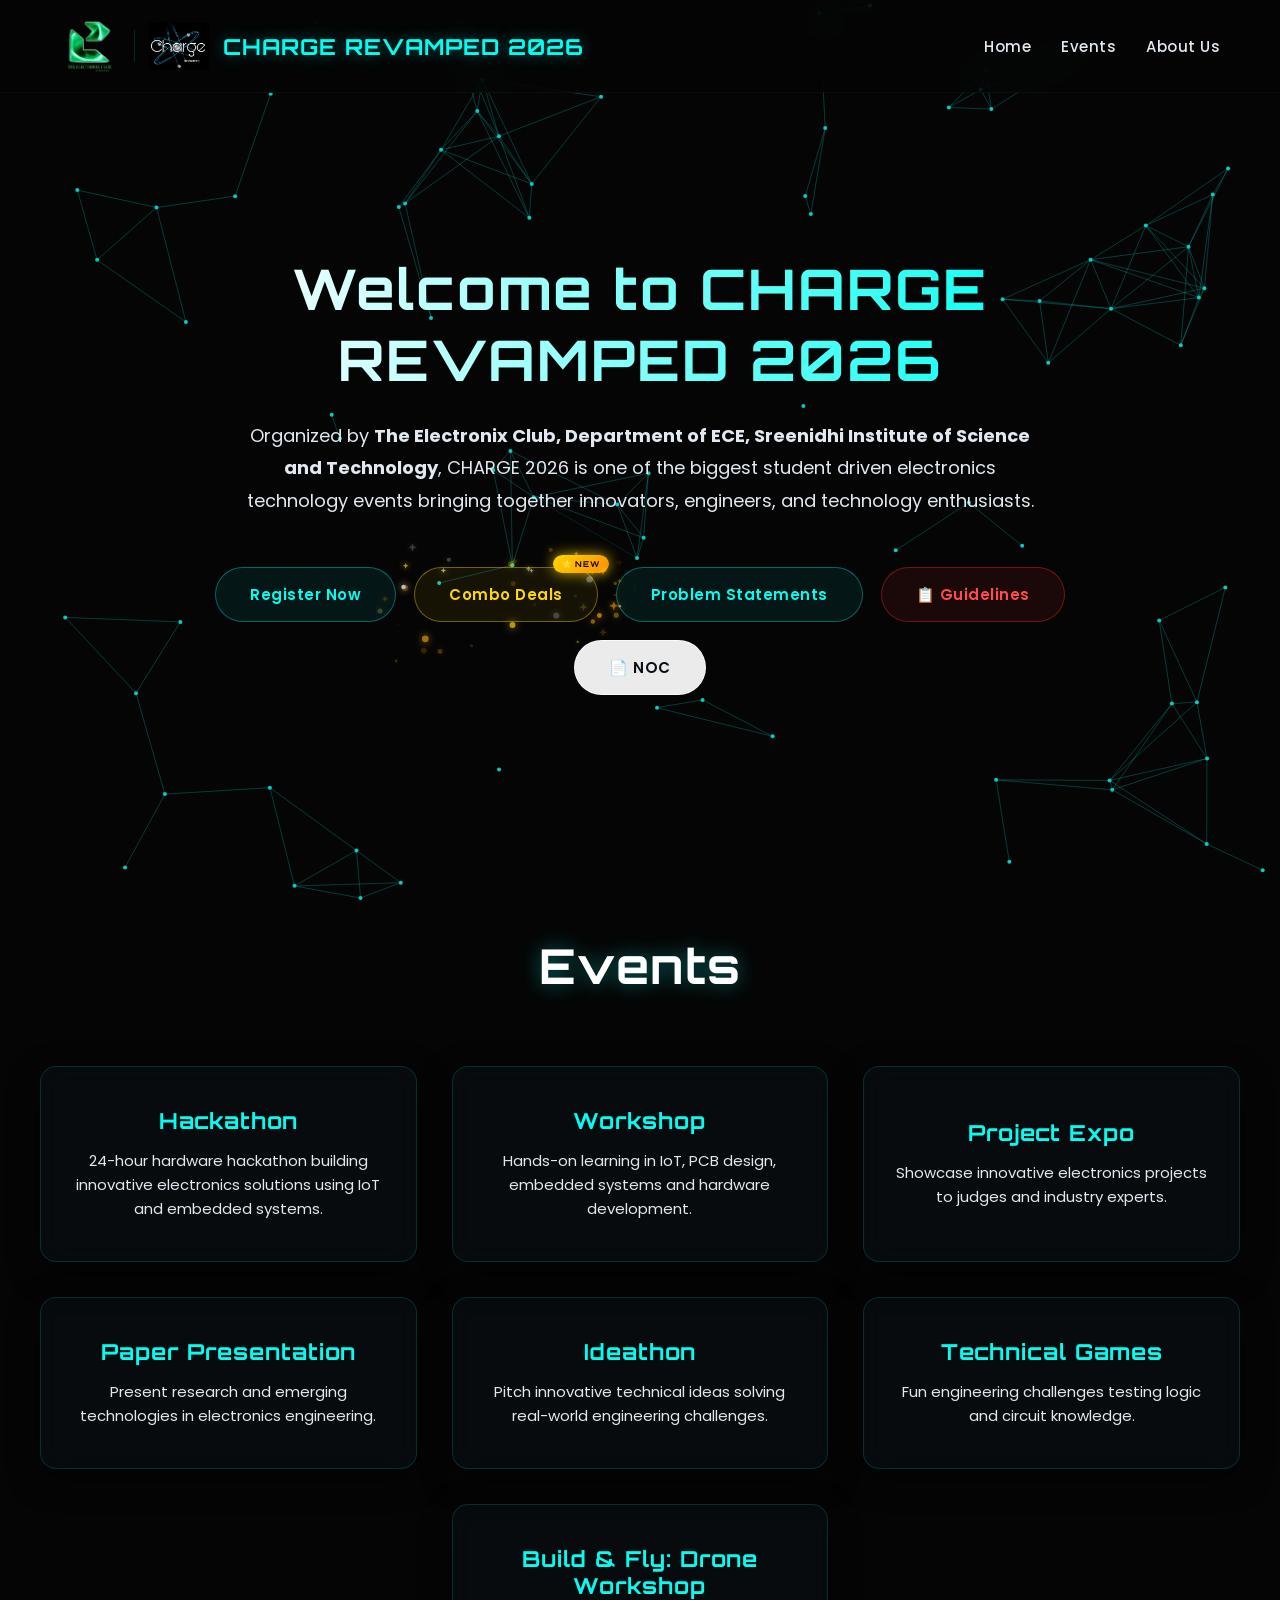
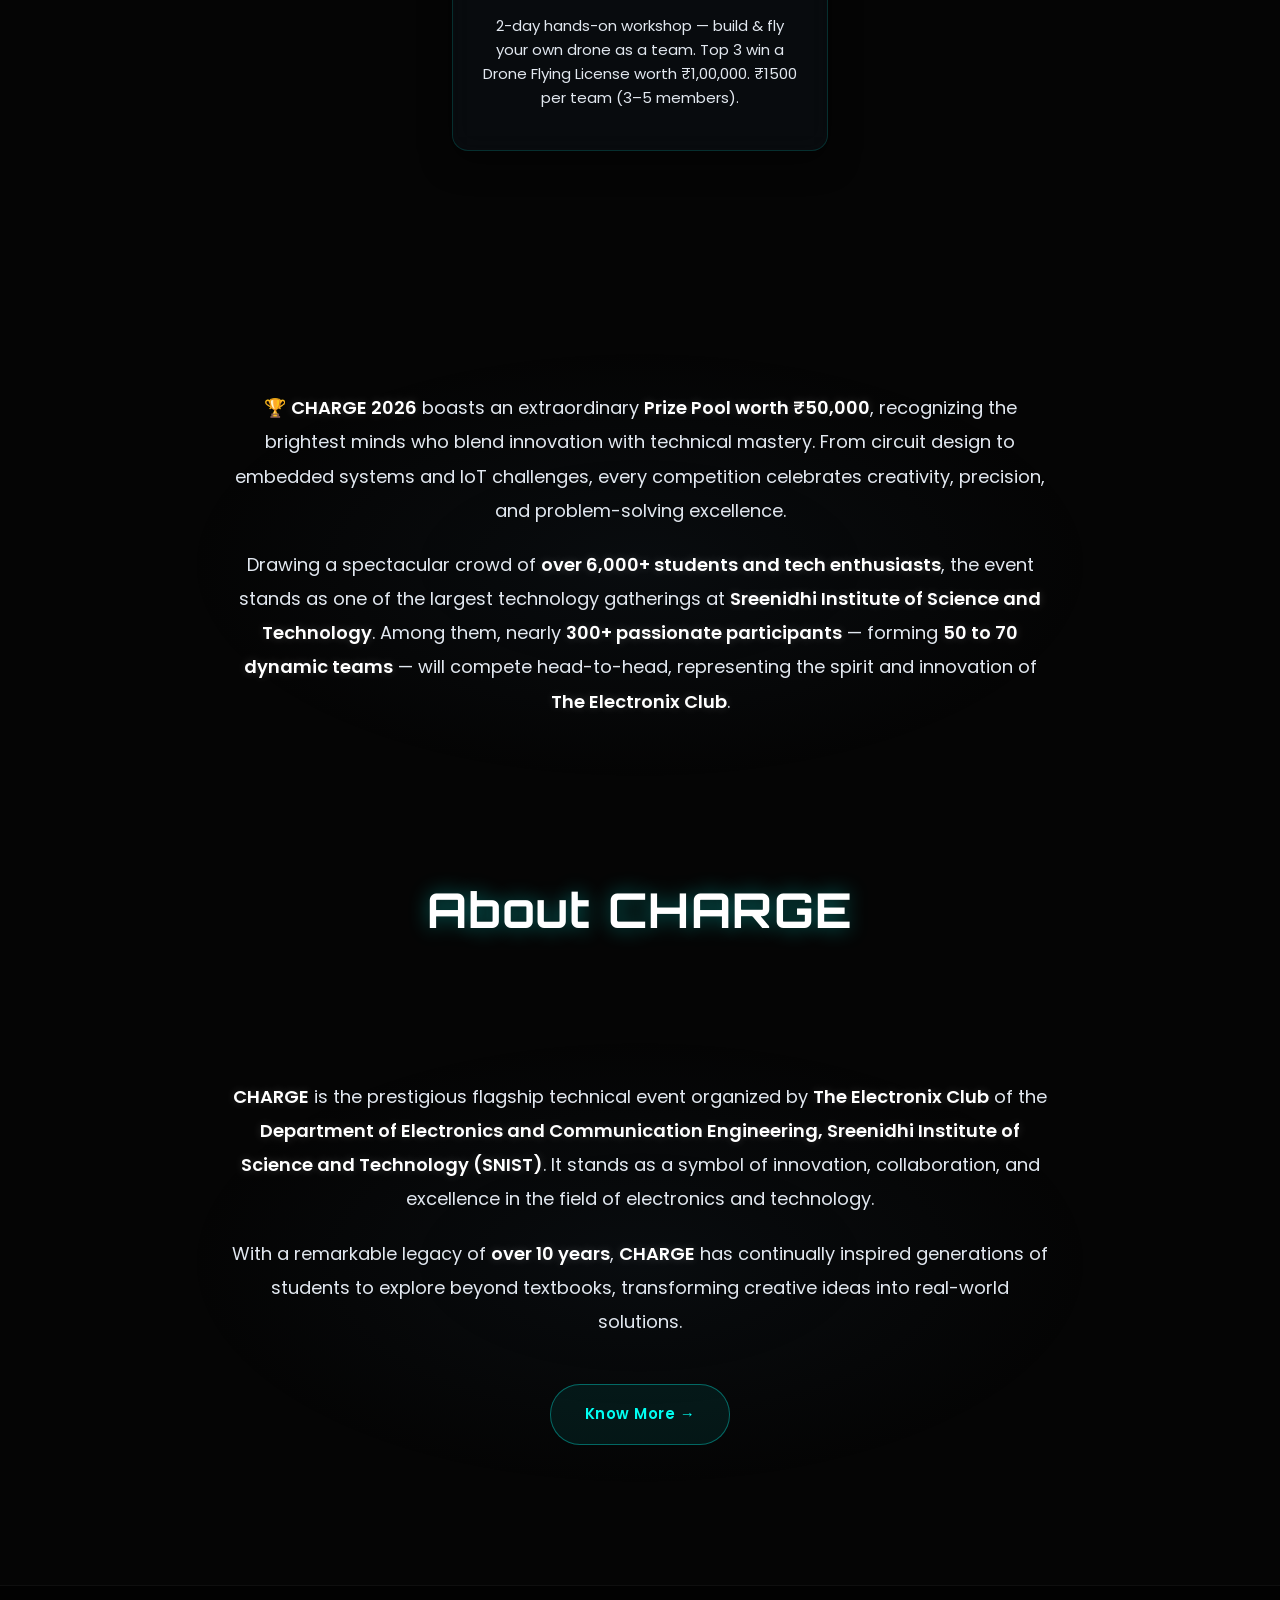
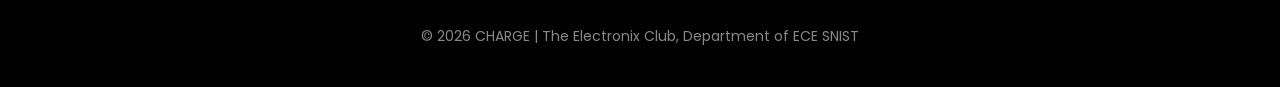
==== commit b7ea9cdf: "Add files via upload" ====
--- a/index.html
+++ b/index.html
@@ -145,7 +145,7 @@
       white-space: nowrap;
     }
 
-    /* ── Register Now — cyan glow (same palette) ── */
+    /* ── Register Now — cyan glow ── */
     .btn-register {
       background: rgba(0,255,242,0.07);
       color: var(--cyan);
@@ -179,6 +179,48 @@
       border-color: var(--cyan);
       transform: translateY(-3px);
       box-shadow: 0 0 44px rgba(0,255,242,0.55), 0 0 90px rgba(0,255,242,0.22);
+      animation: none;
+    }
+
+    /* ── Guidelines — red glow ── */
+    .btn-guidelines {
+      background: rgba(220, 38, 38, 0.10);
+      color: #ff4d4d;
+      border: 1px solid rgba(220, 38, 38, 0.45);
+      animation: pulse-red 2.9s ease-in-out infinite;
+    }
+
+    @keyframes pulse-red {
+      0%,100% { box-shadow: 0 0 18px rgba(220,38,38,0.22), 0 0 40px rgba(220,38,38,0.08); }
+      50%      { box-shadow: 0 0 32px rgba(220,38,38,0.52), 0 0 72px rgba(220,38,38,0.20); }
+    }
+
+    .btn-guidelines:hover {
+      background: rgba(220, 38, 38, 0.20);
+      border-color: #ff4d4d;
+      transform: translateY(-3px);
+      box-shadow: 0 0 44px rgba(220,38,38,0.60), 0 0 90px rgba(220,38,38,0.25);
+      animation: none;
+    }
+
+    /* ── NOC — white/light box with dark text ── */
+    .btn-noc {
+      background: rgba(255, 255, 255, 0.92);
+      color: #0a0f14;
+      border: 1px solid rgba(255, 255, 255, 0.7);
+      animation: pulse-white 3.1s ease-in-out infinite;
+    }
+
+    @keyframes pulse-white {
+      0%,100% { box-shadow: 0 0 16px rgba(255,255,255,0.18), 0 0 36px rgba(255,255,255,0.06); }
+      50%      { box-shadow: 0 0 30px rgba(255,255,255,0.42), 0 0 68px rgba(255,255,255,0.16); }
+    }
+
+    .btn-noc:hover {
+      background: #ffffff;
+      border-color: #ffffff;
+      transform: translateY(-3px);
+      box-shadow: 0 0 44px rgba(255,255,255,0.55), 0 0 90px rgba(255,255,255,0.22);
       animation: none;
     }
 
@@ -529,7 +571,6 @@
 
     <div class="btn-row">
       <a href="register.html" class="btn btn-register">Register Now</a>
-     <a href="problem-statements.html" class="btn btn-problem">Problem Statements</a>
       <div class="btn-combos-wrap">
         <canvas id="glitter-canvas"></canvas>
         <a href="combos.html" class="btn btn-combos">
@@ -537,6 +578,9 @@
           Combo Deals
         </a>
       </div>
+      <a href="problem-statements.html" class="btn btn-problem">Problem Statements</a>
+      <a href="charge_event_guidelines.pdf" download class="btn btn-guidelines">📋 Guidelines</a>
+      <a href="NOC_Hackatron.docx" download class="btn btn-noc">📄 NOC</a>
     </div>
   </section>
 
@@ -655,13 +699,12 @@
     let sparks = [];
 
     function makeSpark() {
-      // origin: random point along the button perimeter area
       const edge = Math.random();
       let x, y;
-      if (edge < 0.25)      { x = 30 + Math.random()*200; y = 42 + (Math.random()-0.5)*8; }   // top edge
-      else if (edge < 0.5)  { x = 30 + Math.random()*200; y = 98 + (Math.random()-0.5)*8; }   // bottom edge
-      else if (edge < 0.75) { x = 30  + (Math.random()-0.5)*8; y = 42 + Math.random()*56; }   // left edge
-      else                   { x = 230 + (Math.random()-0.5)*8; y = 42 + Math.random()*56; }   // right edge
+      if (edge < 0.25)      { x = 30 + Math.random()*200; y = 42 + (Math.random()-0.5)*8; }
+      else if (edge < 0.5)  { x = 30 + Math.random()*200; y = 98 + (Math.random()-0.5)*8; }
+      else if (edge < 0.75) { x = 30  + (Math.random()-0.5)*8; y = 42 + Math.random()*56; }
+      else                   { x = 230 + (Math.random()-0.5)*8; y = 42 + Math.random()*56; }
 
       const angle = Math.random() * Math.PI * 2;
       const speed = 0.6 + Math.random() * 1.6;
@@ -699,14 +742,13 @@
     function animateGlitter() {
       gx.clearRect(0, 0, gc.width, gc.height);
 
-      // spawn ~2 sparks per frame
       if (Math.random() < 0.7) makeSpark();
       if (Math.random() < 0.5) makeSpark();
 
       sparks.forEach(s => {
         s.x += s.vx;
         s.y += s.vy;
-        s.vy += 0.012; // tiny gravity
+        s.vy += 0.012;
         s.life -= s.decay;
         s.twinkle += 0.18;
         const alpha = Math.max(0, s.life) * (0.75 + 0.25 * Math.sin(s.twinkle));
